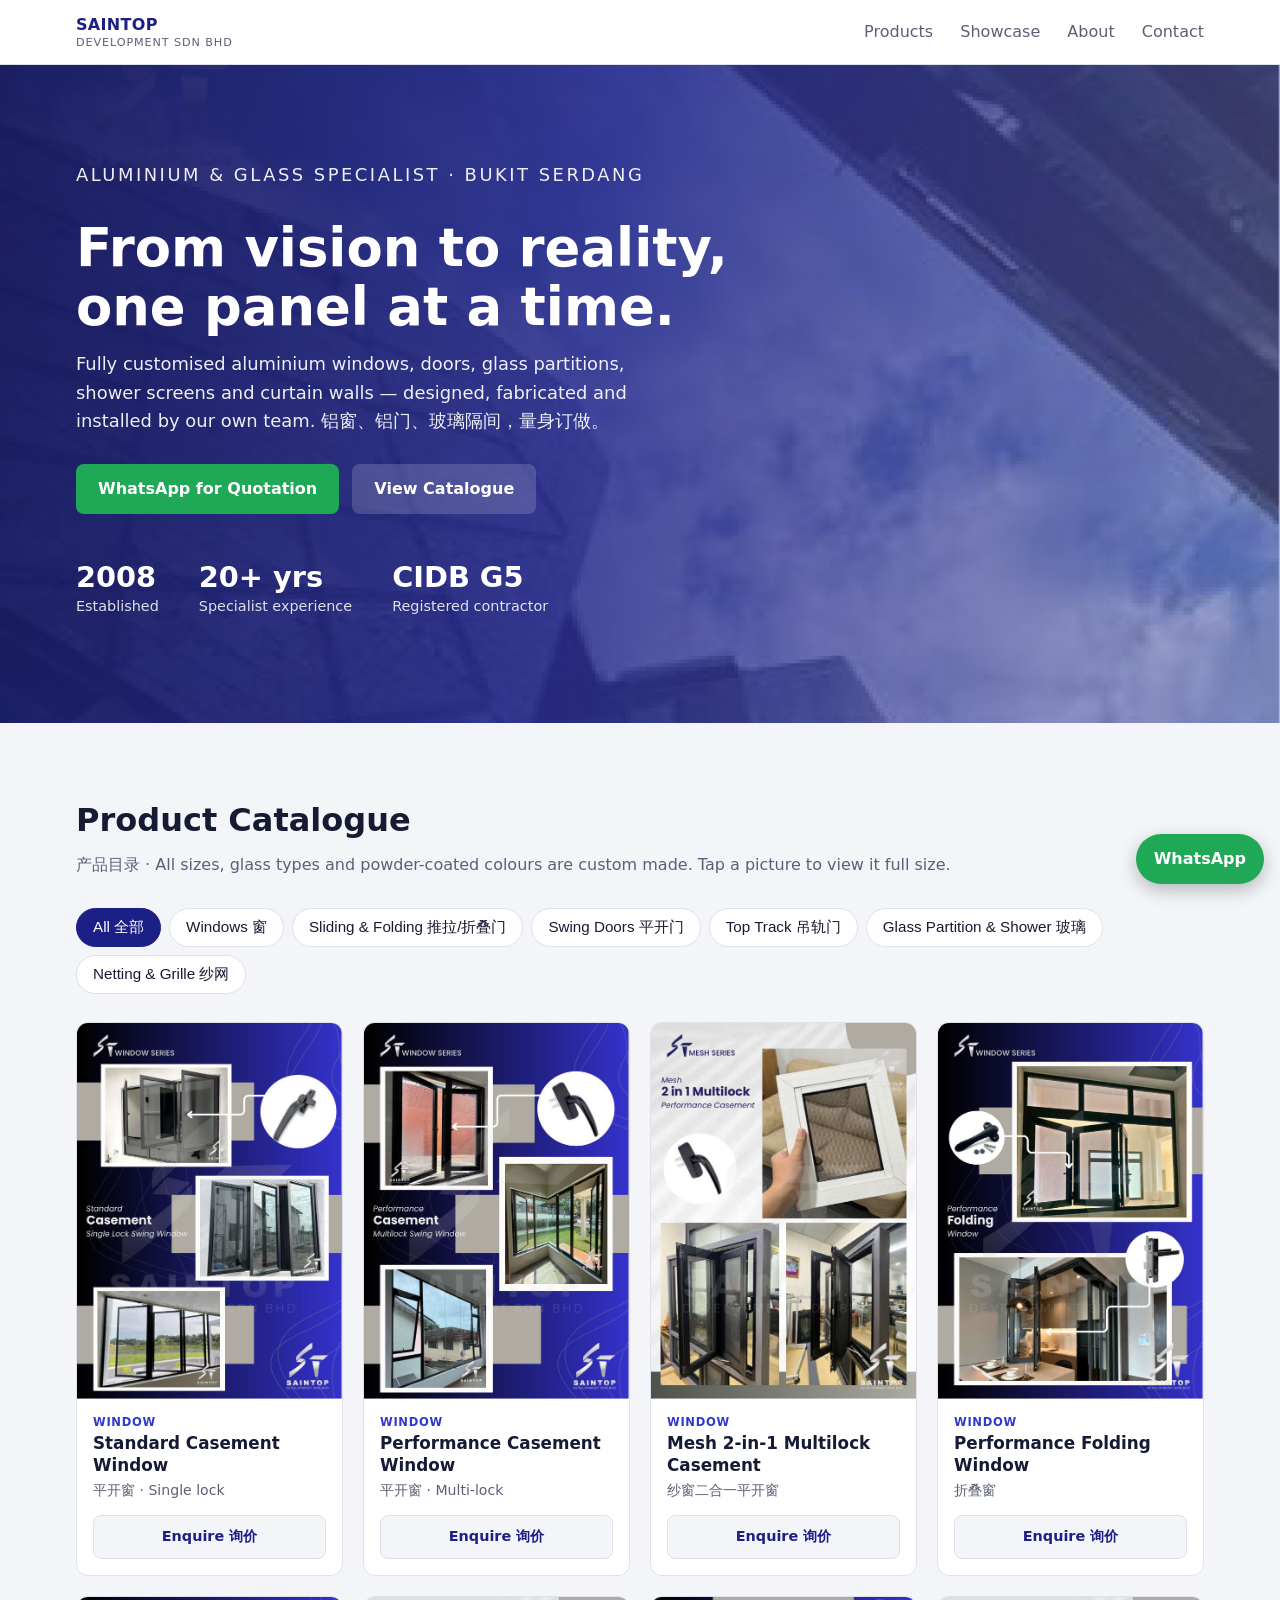
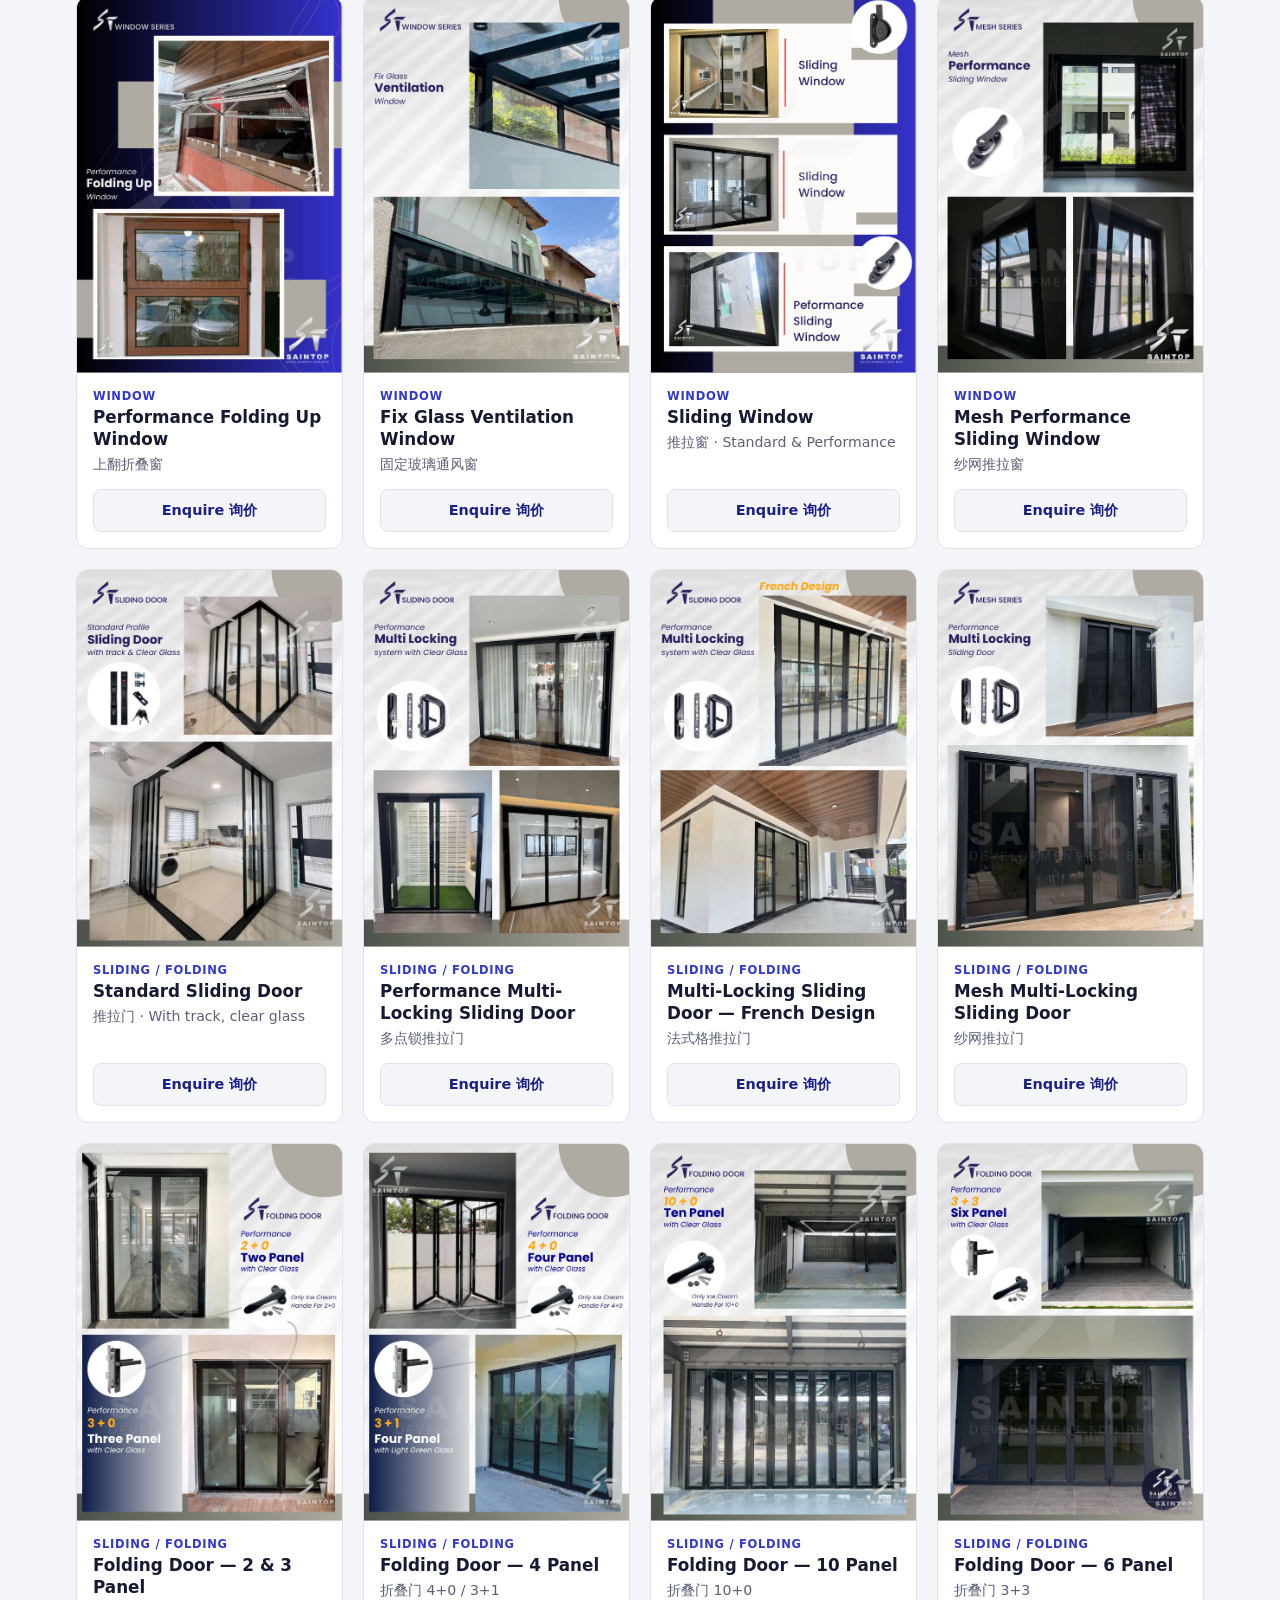
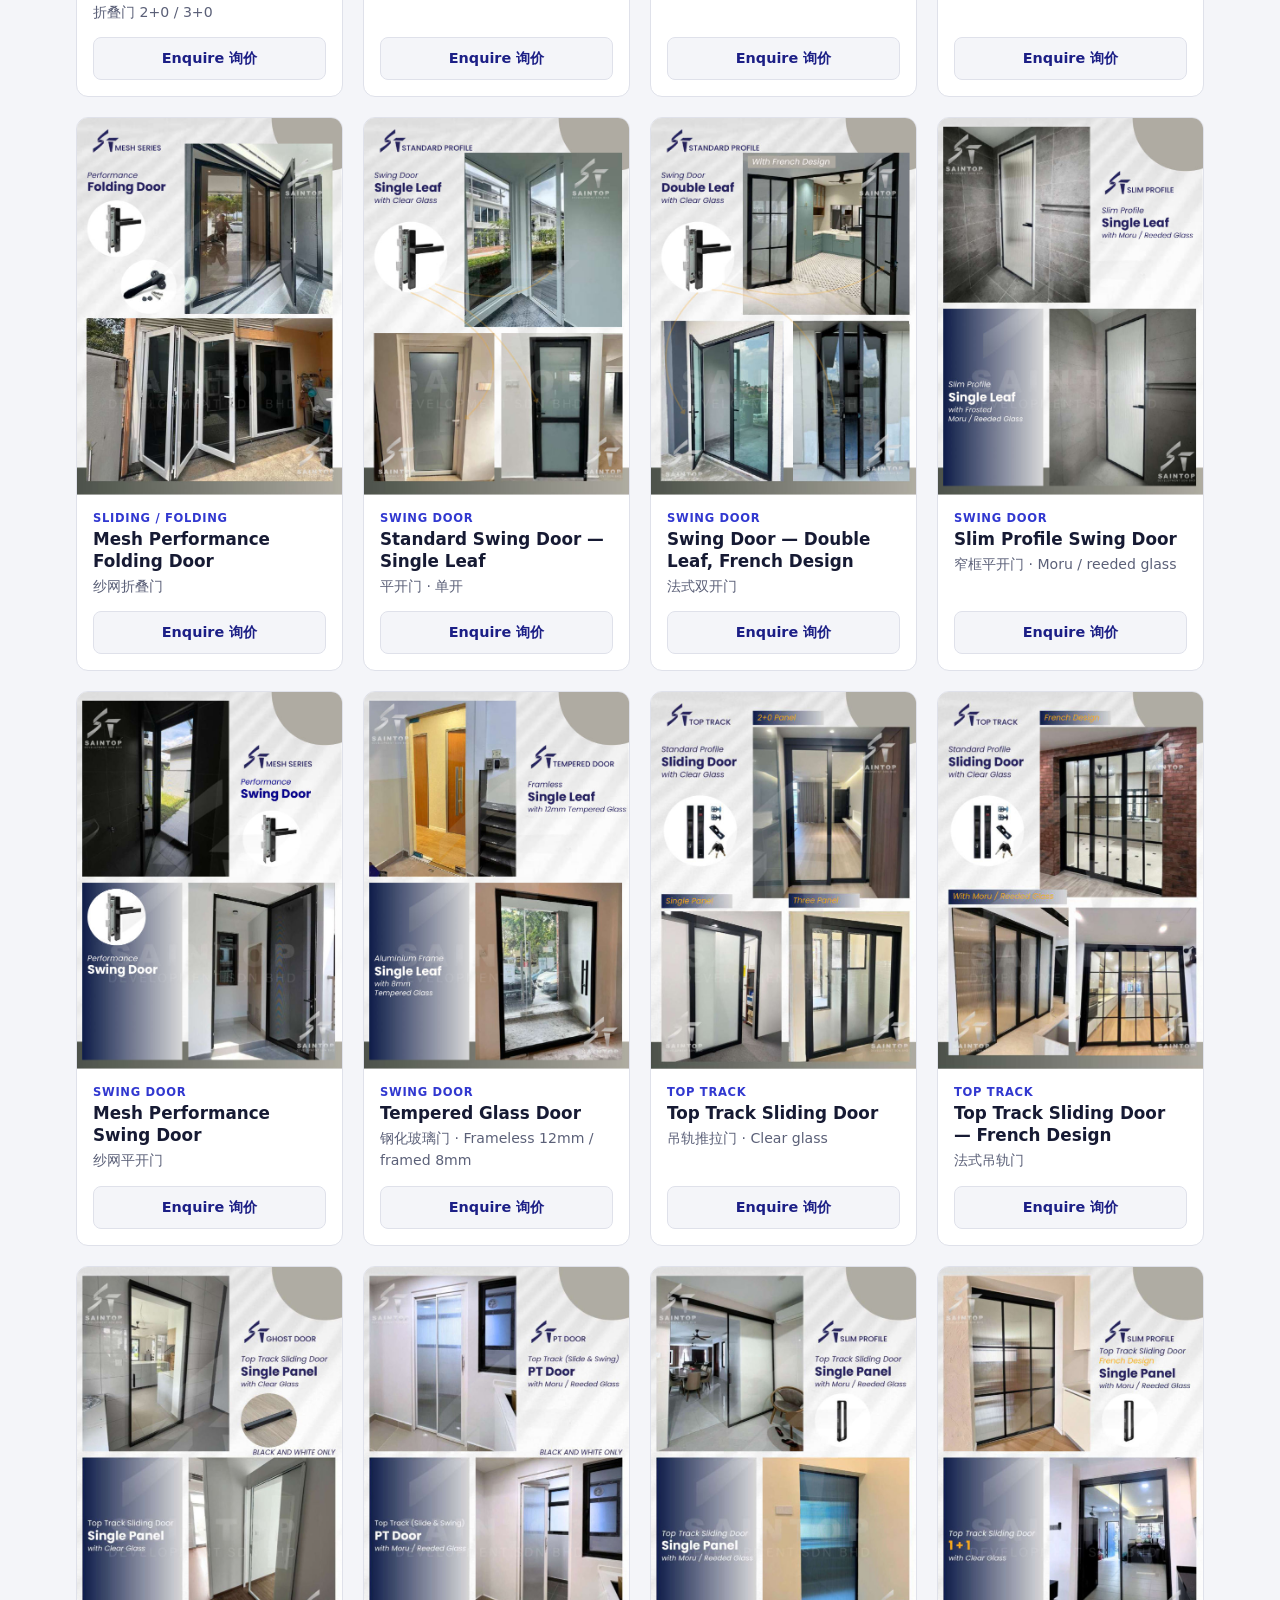
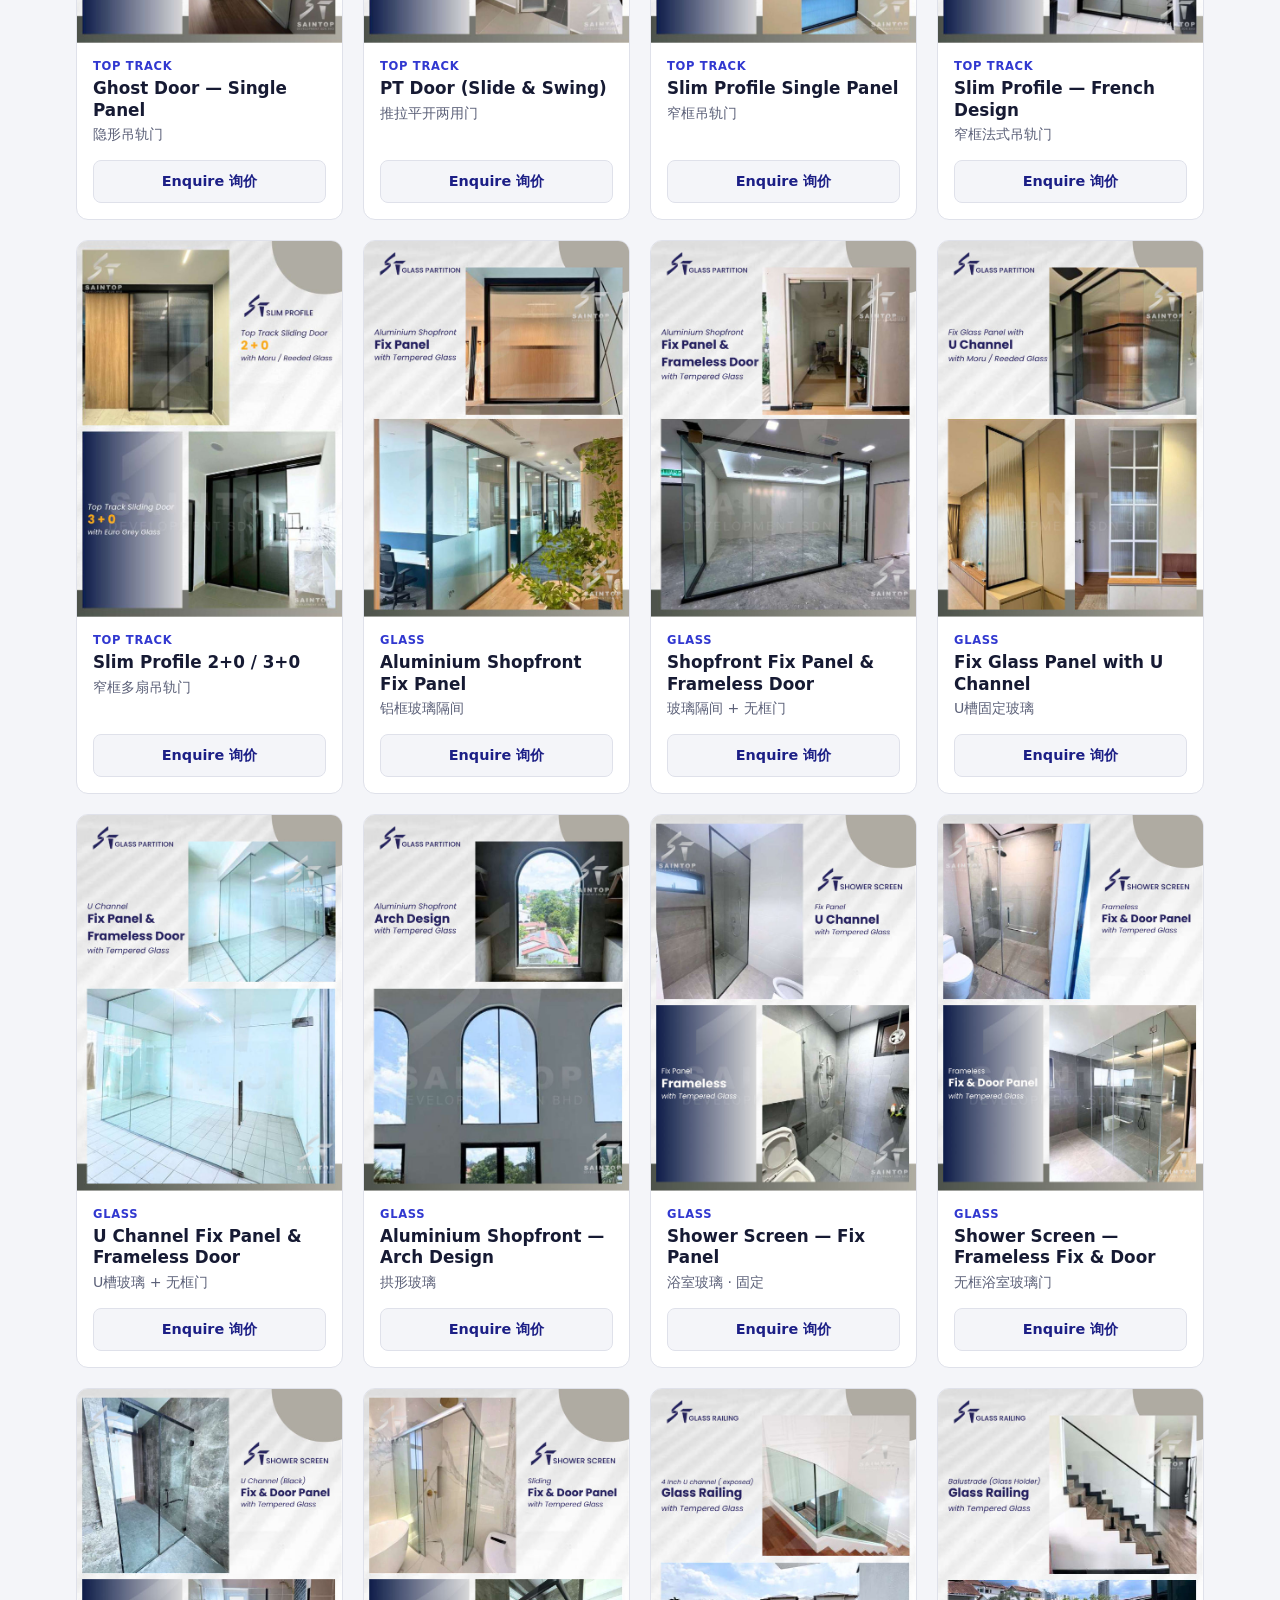
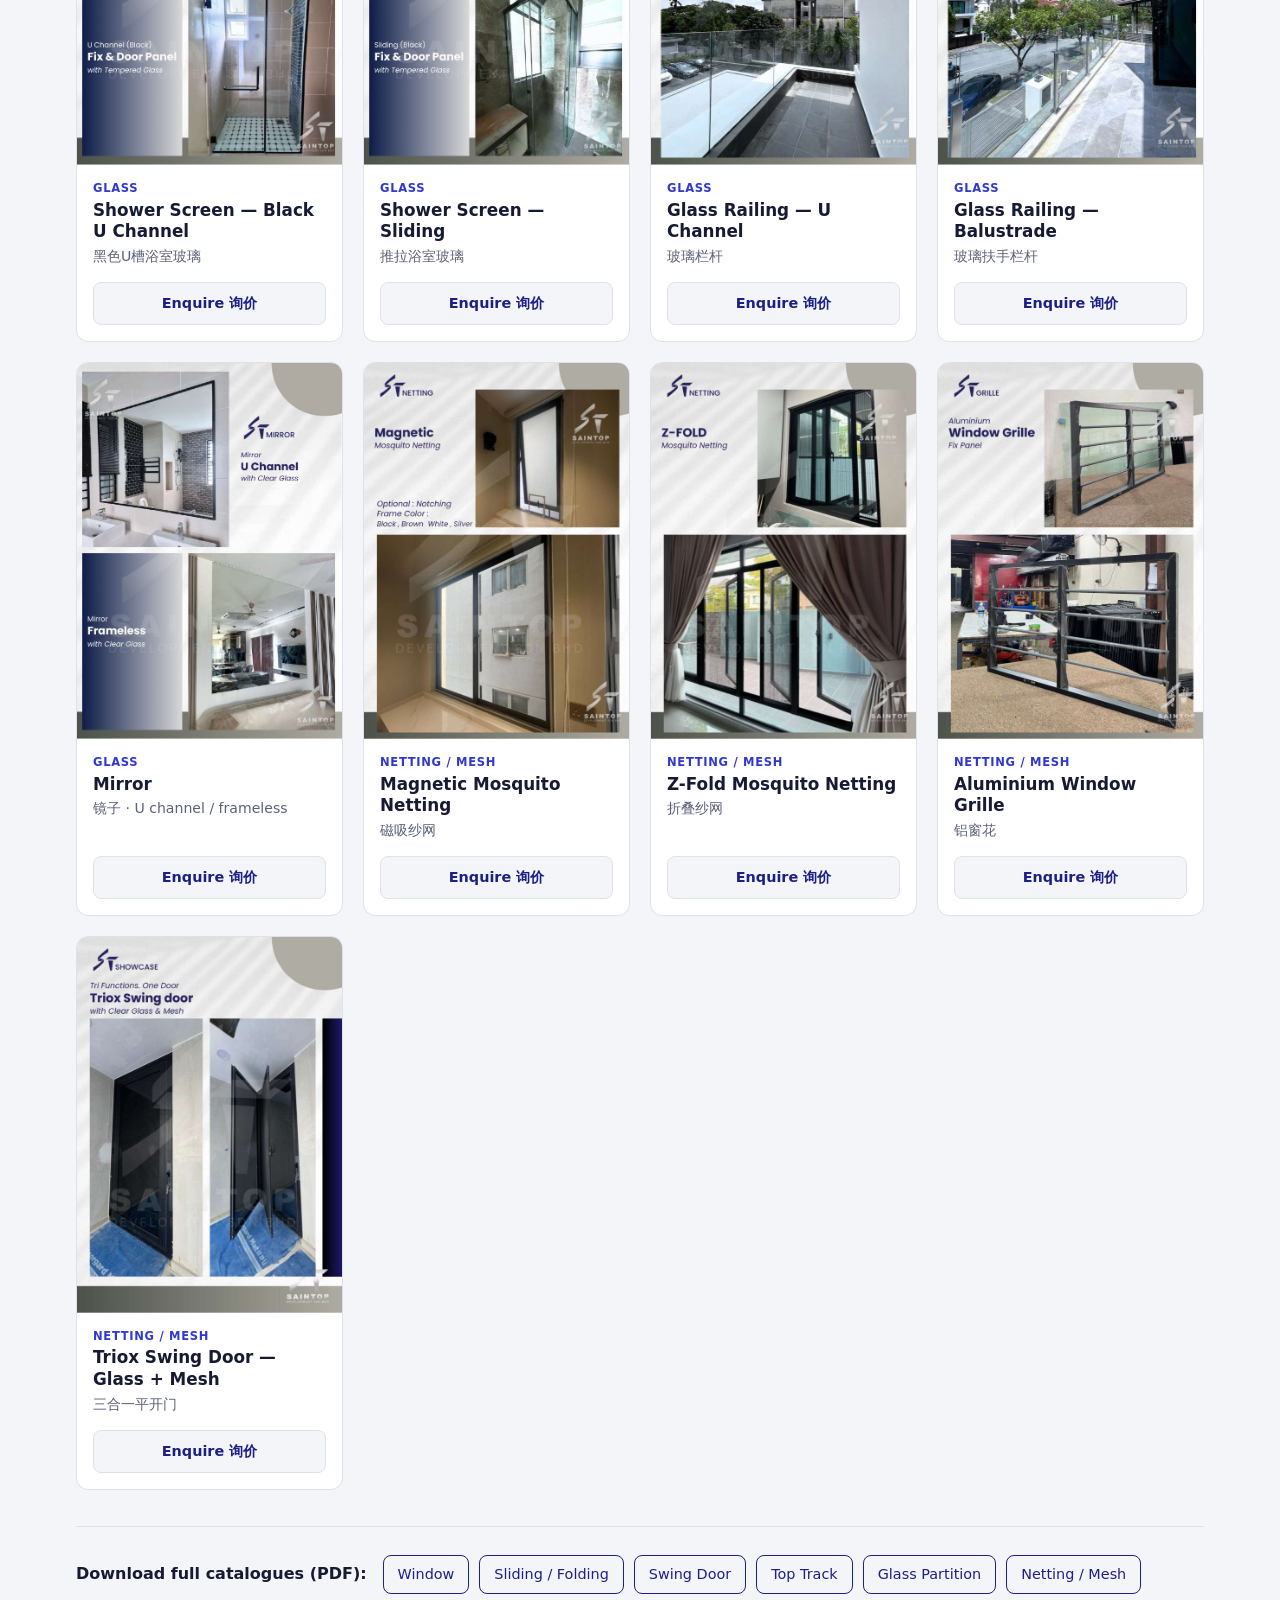
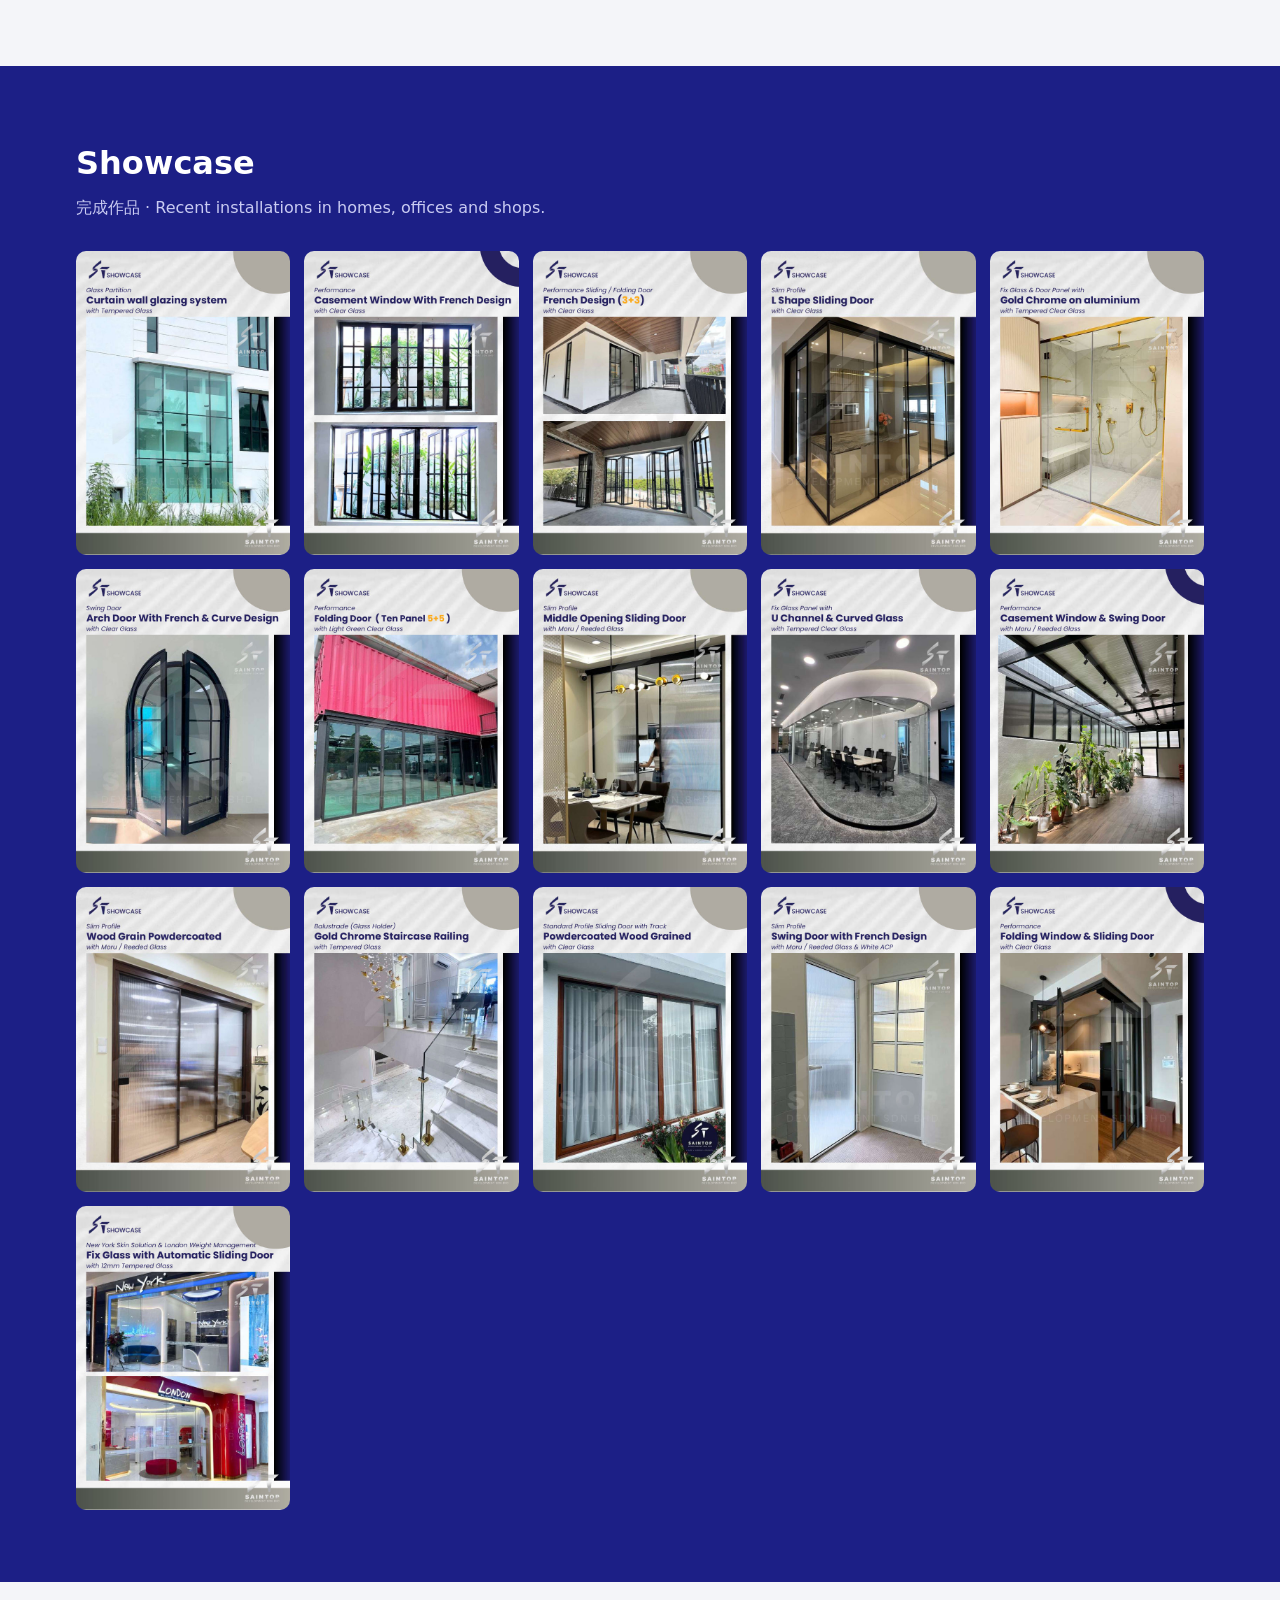
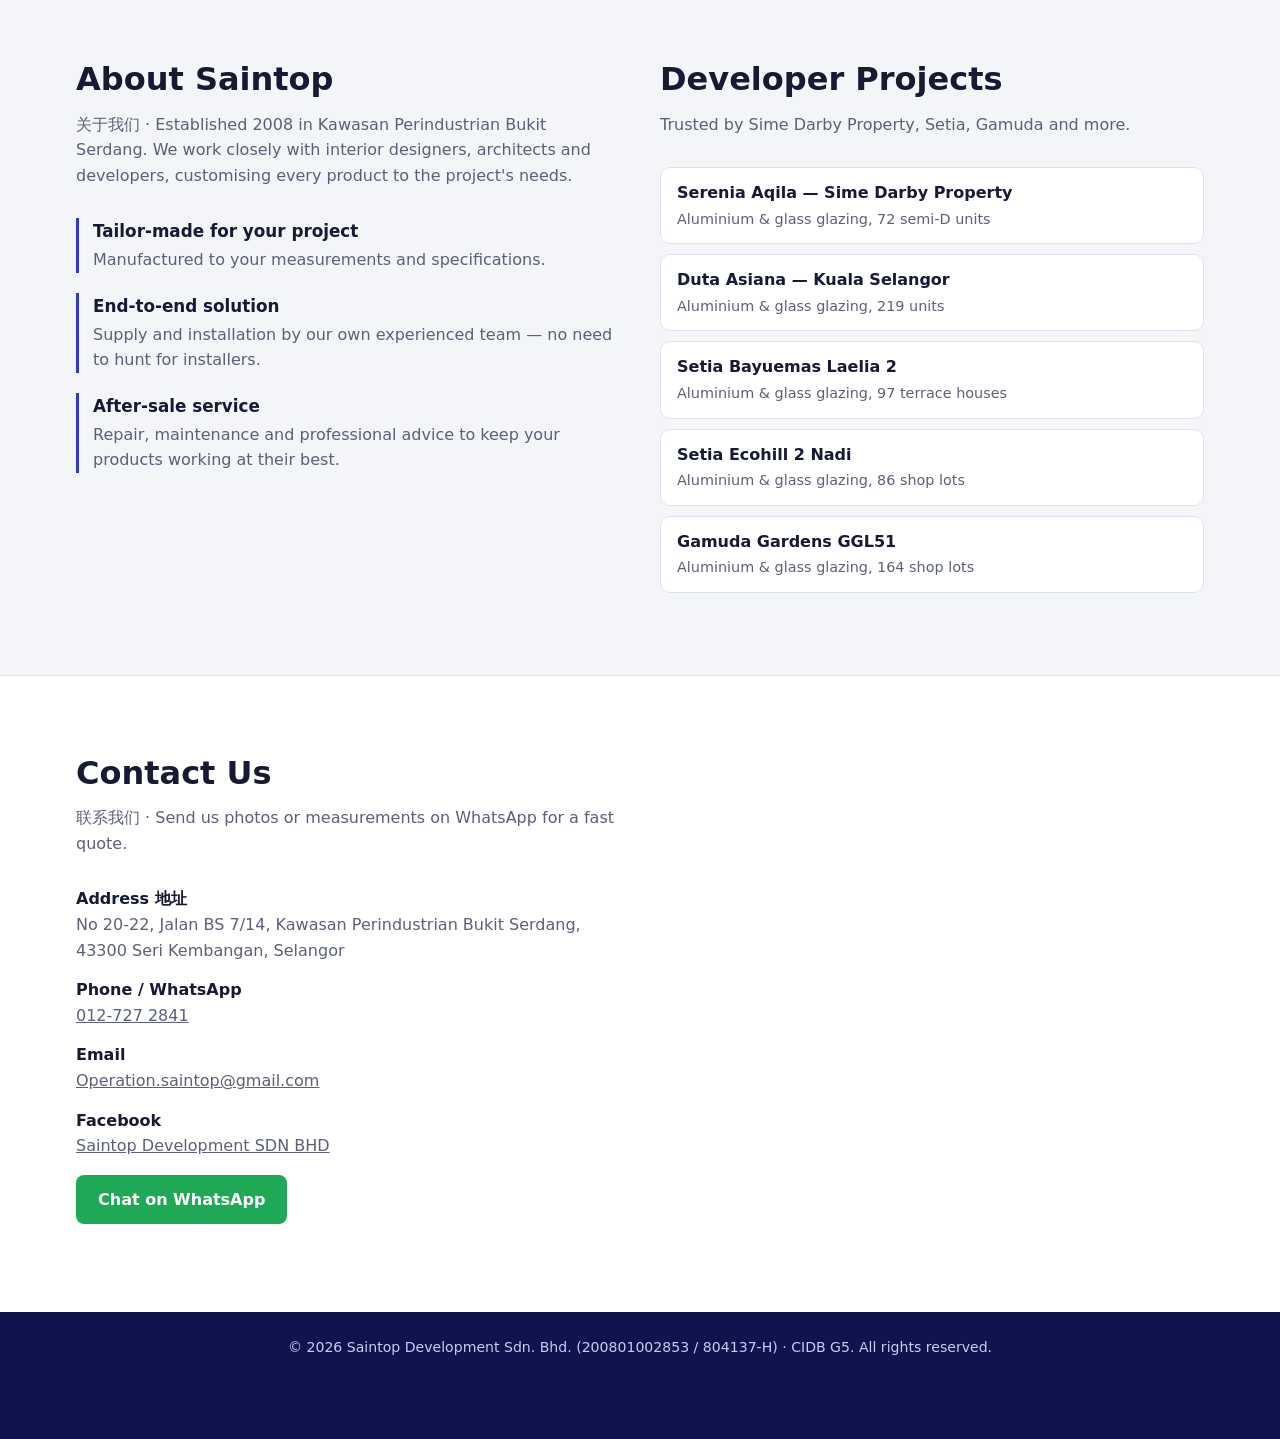
==== index.html @ 45516140 "Saintop Development landing page Co-Authored-By: Claude Opus 5.5 <noreply@anthropic.com>" ====
<!doctype html>
<html lang="en">
<head>
<meta charset="utf-8">
<meta name="viewport" content="width=device-width, initial-scale=1">
<title>Saintop Development Sdn. Bhd.</title>
<meta name="description" content="Saintop Development — custom aluminium & glass since 2008. Windows, sliding & folding doors, swing doors, top track, glass partitions, shower screens and mosquito netting. Bukit Serdang, Seri Kembangan.">
<style>
  :root {
    --bg: #f4f5f9; --card: #fff; --ink: #161a33; --muted: #5b6078;
    --brand: #1c1f86; --brand-2: #3138d0; --line: #dfe1ea; --wa: #1fa855;
  }
  * { box-sizing: border-box; }
  html { scroll-behavior: smooth; }
  body { margin: 0; font-family: system-ui, -apple-system, "Segoe UI", Roboto, "Noto Sans SC", sans-serif; color: var(--ink); background: var(--bg); line-height: 1.6; }
  a { color: inherit; }
  img { display: block; max-width: 100%; }
  .wrap { max-width: 1160px; margin: 0 auto; padding: 0 16px; }

  header { position: sticky; top: 0; z-index: 10; background: rgba(255,255,255,.96); border-bottom: 1px solid var(--line); }
  header .wrap { display: flex; align-items: center; justify-content: space-between; height: 64px; }
  .logo { font-weight: 800; text-decoration: none; color: var(--brand); letter-spacing: .02em; }
  .logo small { display: block; font-weight: 500; font-size: .7rem; color: var(--muted); letter-spacing: .08em; margin-top: -4px; }
  nav a { margin-left: 22px; text-decoration: none; color: var(--muted); font-weight: 500; }
  nav a:hover { color: var(--brand); }

  .hero { color: #fff; padding: 96px 0 104px; background: linear-gradient(100deg, rgba(20,22,90,.94) 0%, rgba(28,31,134,.82) 45%, rgba(28,31,134,.35) 100%), url(img/hero.jpg) center/cover; }
  .eyebrow { text-transform: uppercase; letter-spacing: .14em; font-size: .8rem; opacity: .8; margin: 0 0 12px; }
  .hero h1 { font-size: clamp(2rem, 5vw, 3.3rem); line-height: 1.12; margin: 0 0 14px; max-width: 720px; }
  .hero p { font-size: 1.12rem; max-width: 600px; opacity: .92; margin: 0 0 28px; }
  .btn { display: inline-block; padding: 12px 22px; border-radius: 8px; font-weight: 600; text-decoration: none; border: 0; cursor: pointer; font-size: 1rem; }
  .btn-wa { background: var(--wa); color: #fff; }
  .btn-ghost { background: rgba(255,255,255,.16); color: #fff; margin-left: 8px; }
  .stats { display: flex; flex-wrap: wrap; gap: 40px; margin-top: 48px; }
  .stats b { display: block; font-size: 1.8rem; line-height: 1.1; }
  .stats span { font-size: .9rem; opacity: .85; }

  section { padding: 72px 0; }
  h2 { font-size: 2rem; margin: 0 0 6px; }
  .sub { color: var(--muted); margin: 0 0 30px; }

  .filters { display: flex; flex-wrap: wrap; gap: 8px; margin-bottom: 28px; }
  .filters button { border: 1px solid var(--line); background: var(--card); padding: 8px 16px; border-radius: 999px; cursor: pointer; font-size: .95rem; color: var(--ink); }
  .filters button[aria-pressed="true"] { background: var(--brand); border-color: var(--brand); color: #fff; }

  .grid { display: grid; grid-template-columns: repeat(auto-fill, minmax(230px, 1fr)); gap: 20px; }
  .card { background: var(--card); border: 1px solid var(--line); border-radius: 12px; overflow: hidden; display: flex; flex-direction: column; }
  .card[hidden] { display: none; }
  .card .shot { aspect-ratio: 419 / 595; background: #e8e9f0; }
  .card .shot img { width: 100%; height: 100%; object-fit: cover; transition: transform .3s; }
  .card .shot:hover img { transform: scale(1.03); }
  .body { padding: 14px 16px 16px; flex: 1; display: flex; flex-direction: column; }
  .tag { font-size: .72rem; font-weight: 700; text-transform: uppercase; letter-spacing: .06em; color: var(--brand-2); }
  .card h3 { margin: 2px 0 2px; font-size: 1.05rem; line-height: 1.3; }
  .zh { color: var(--muted); font-size: .88rem; margin: 0 0 14px; flex: 1; }
  .card .btn { background: var(--bg); color: var(--brand); border: 1px solid var(--line); text-align: center; padding: 9px; font-size: .9rem; }
  .card .btn:hover { background: var(--brand); color: #fff; }

  .downloads { display: flex; flex-wrap: wrap; gap: 10px; margin-top: 36px; padding-top: 28px; border-top: 1px solid var(--line); align-items: center; }
  .downloads strong { margin-right: 6px; }
  .downloads a { text-decoration: none; border: 1px solid var(--brand); color: var(--brand); padding: 7px 14px; border-radius: 8px; font-size: .9rem; }
  .downloads a:hover { background: var(--brand); color: #fff; }

  .dark { background: var(--brand); color: #fff; }
  .dark .sub { color: #c9cbf2; }
  .gallery { display: grid; grid-template-columns: repeat(auto-fill, minmax(200px, 1fr)); gap: 14px; }
  .gallery a { border-radius: 10px; overflow: hidden; aspect-ratio: 419 / 595; }
  .gallery img { width: 100%; height: 100%; object-fit: cover; }

  .about { display: grid; grid-template-columns: repeat(auto-fit, minmax(300px, 1fr)); gap: 40px; }
  .feature { border-left: 3px solid var(--brand-2); padding-left: 14px; margin-bottom: 20px; }
  .feature h3 { margin: 0 0 2px; font-size: 1.05rem; }
  .feature p { margin: 0; color: var(--muted); }
  .projects { list-style: none; padding: 0; margin: 0; }
  .projects li { background: var(--card); border: 1px solid var(--line); border-radius: 10px; padding: 12px 16px; margin-bottom: 10px; }
  .projects b { display: block; }
  .projects span { color: var(--muted); font-size: .9rem; }

  .contact { display: grid; grid-template-columns: repeat(auto-fit, minmax(280px, 1fr)); gap: 32px; }
  .contact dl { margin: 0; }
  .contact dt { font-weight: 700; margin-top: 14px; }
  .contact dd { margin: 0; color: var(--muted); }
  iframe { width: 100%; height: 320px; border: 0; border-radius: 12px; }

  footer { background: #11134f; color: #c9cbf2; text-align: center; padding: 24px 16px 80px; font-size: .88rem; }
  .fab { position: fixed; right: 16px; bottom: 16px; background: var(--wa); color: #fff; border-radius: 999px; padding: 12px 18px; font-weight: 700; text-decoration: none; box-shadow: 0 6px 18px rgba(0,0,0,.25); }

  @media (max-width: 720px) {
    nav { display: none; }
    .btn-ghost { margin: 8px 0 0; }
    section { padding: 56px 0; }
    .grid { grid-template-columns: repeat(2, 1fr); gap: 12px; }
    .gallery { grid-template-columns: repeat(2, 1fr); }
    .body { padding: 10px 12px 12px; }
    .card h3 { font-size: .95rem; }
  }
</style>
</head>
<body>

<header>
  <div class="wrap">
    <a class="logo" href="#">SAINTOP<small>DEVELOPMENT SDN BHD</small></a>
    <nav>
      <a href="#products">Products</a>
      <a href="#showcase">Showcase</a>
      <a href="#about">About</a>
      <a href="#contact">Contact</a>
    </nav>
  </div>
</header>

<div class="hero">
  <div class="wrap">
    <p class="eyebrow">Aluminium & Glass Specialist · Bukit Serdang</p>
    <h1>From vision to reality, one panel at a time.</h1>
    <p>Fully customised aluminium windows, doors, glass partitions, shower screens and curtain walls — designed, fabricated and installed by our own team. 铝窗、铝门、玻璃隔间，量身订做。</p>
    <a class="btn btn-wa" href="https://wa.me/60127272841?text=Hi%20Saintop%2C%20I%20would%20like%20a%20quotation" target="_blank" rel="noopener">WhatsApp for Quotation</a>
    <a class="btn btn-ghost" href="#products">View Catalogue</a>
    <div class="stats">
      <div><b>2008</b><span>Established</span></div>
      <div><b>20+ yrs</b><span>Specialist experience</span></div>
      <div><b>CIDB G5</b><span>Registered contractor</span></div>
    </div>
  </div>
</div>

<section id="products">
  <div class="wrap">
    <h2>Product Catalogue</h2>
    <p class="sub">产品目录 · All sizes, glass types and powder-coated colours are custom made. Tap a picture to view it full size.</p>
    <div class="filters" role="group" aria-label="Filter products">
      <button aria-pressed="true" data-f="all">All 全部</button>
      <button aria-pressed="false" data-f="window">Windows 窗</button>
      <button aria-pressed="false" data-f="sliding">Sliding & Folding 推拉/折叠门</button>
      <button aria-pressed="false" data-f="swing">Swing Doors 平开门</button>
      <button aria-pressed="false" data-f="toptrack">Top Track 吊轨门</button>
      <button aria-pressed="false" data-f="glass">Glass Partition & Shower 玻璃</button>
      <button aria-pressed="false" data-f="netting">Netting & Grille 纱网</button>
    </div>
    <div class="grid" id="catalog"></div>

    <div class="downloads">
      <strong>Download full catalogues (PDF):</strong>
      <a href="catalogues/Saintop-Window.pdf" download>Window</a>
      <a href="catalogues/Saintop-Sliding-Folding-Door.pdf" download>Sliding / Folding</a>
      <a href="catalogues/Saintop-Swing-Door.pdf" download>Swing Door</a>
      <a href="catalogues/Saintop-Top-Track.pdf" download>Top Track</a>
      <a href="catalogues/Saintop-Glass-Partition.pdf" download>Glass Partition</a>
      <a href="catalogues/Saintop-Netting-Mesh.pdf" download>Netting / Mesh</a>
    </div>
  </div>
</section>

<section id="showcase" class="dark">
  <div class="wrap">
    <h2>Showcase</h2>
    <p class="sub">完成作品 · Recent installations in homes, offices and shops.</p>
    <div class="gallery" id="gallery"></div>
  </div>
</section>

<section id="about">
  <div class="wrap about">
    <div>
      <h2>About Saintop</h2>
      <p class="sub">关于我们 · Established 2008 in Kawasan Perindustrian Bukit Serdang. We work closely with interior designers, architects and developers, customising every product to the project's needs.</p>
      <div class="feature"><h3>Tailor-made for your project</h3><p>Manufactured to your measurements and specifications.</p></div>
      <div class="feature"><h3>End-to-end solution</h3><p>Supply and installation by our own experienced team — no need to hunt for installers.</p></div>
      <div class="feature"><h3>After-sale service</h3><p>Repair, maintenance and professional advice to keep your products working at their best.</p></div>
    </div>
    <div>
      <h2>Developer Projects</h2>
      <p class="sub">Trusted by Sime Darby Property, Setia, Gamuda and more.</p>
      <ul class="projects">
        <li><b>Serenia Aqila — Sime Darby Property</b><span>Aluminium & glass glazing, 72 semi-D units</span></li>
        <li><b>Duta Asiana — Kuala Selangor</b><span>Aluminium & glass glazing, 219 units</span></li>
        <li><b>Setia Bayuemas Laelia 2</b><span>Aluminium & glass glazing, 97 terrace houses</span></li>
        <li><b>Setia Ecohill 2 Nadi</b><span>Aluminium & glass glazing, 86 shop lots</span></li>
        <li><b>Gamuda Gardens GGL51</b><span>Aluminium & glass glazing, 164 shop lots</span></li>
      </ul>
    </div>
  </div>
</section>

<section id="contact" style="background:var(--card);border-top:1px solid var(--line)">
  <div class="wrap contact">
    <div>
      <h2>Contact Us</h2>
      <p class="sub">联系我们 · Send us photos or measurements on WhatsApp for a fast quote.</p>
      <dl>
        <dt>Address 地址</dt><dd>No 20-22, Jalan BS 7/14, Kawasan Perindustrian Bukit Serdang, 43300 Seri Kembangan, Selangor</dd>
        <dt>Phone / WhatsApp</dt><dd><a href="tel:+60127272841">012-727 2841</a></dd>
        <dt>Email</dt><dd><a href="mailto:Operation.saintop@gmail.com">Operation.saintop@gmail.com</a></dd>
        <dt>Facebook</dt><dd><a href="https://www.facebook.com/p/Saintop-Development-SDN-BHD-100090560094258/" target="_blank" rel="noopener">Saintop Development SDN BHD</a></dd>
      </dl>
      <p><a class="btn btn-wa" href="https://wa.me/60127272841" target="_blank" rel="noopener">Chat on WhatsApp</a></p>
    </div>
    <iframe title="Map" loading="lazy" src="https://maps.google.com/maps?q=Jalan%20BS%207%2F14%2C%20Bukit%20Serdang%2C%2043300%20Seri%20Kembangan&z=15&output=embed"></iframe>
  </div>
</section>

<footer>© <span id="yr"></span> Saintop Development Sdn. Bhd. (200801002853 / 804137-H) · CIDB G5. All rights reserved.</footer>
<a class="fab" href="https://wa.me/60127272841" target="_blank" rel="noopener" aria-label="WhatsApp us">WhatsApp</a>

<script>
  // Edit these lists to change the catalogue. Images are pages from the PDF catalogues (img/<book>-<page>.jpg).
  const products = [
    ['window', 'window-01', 'Standard Casement Window', '平开窗 · Single lock'],
    ['window', 'window-02', 'Performance Casement Window', '平开窗 · Multi-lock'],
    ['window', 'window-03', 'Mesh 2-in-1 Multilock Casement', '纱窗二合一平开窗'],
    ['window', 'window-04', 'Performance Folding Window', '折叠窗'],
    ['window', 'window-05', 'Performance Folding Up Window', '上翻折叠窗'],
    ['window', 'window-06', 'Fix Glass Ventilation Window', '固定玻璃通风窗'],
    ['window', 'window-07', 'Sliding Window', '推拉窗 · Standard & Performance'],
    ['window', 'window-08', 'Mesh Performance Sliding Window', '纱网推拉窗'],
    ['sliding', 'sliding-01', 'Standard Sliding Door', '推拉门 · With track, clear glass'],
    ['sliding', 'sliding-03', 'Performance Multi-Locking Sliding Door', '多点锁推拉门'],
    ['sliding', 'sliding-05', 'Multi-Locking Sliding Door — French Design', '法式格推拉门'],
    ['sliding', 'sliding-06', 'Mesh Multi-Locking Sliding Door', '纱网推拉门'],
    ['sliding', 'sliding-07', 'Folding Door — 2 & 3 Panel', '折叠门 2+0 / 3+0'],
    ['sliding', 'sliding-08', 'Folding Door — 4 Panel', '折叠门 4+0 / 3+1'],
    ['sliding', 'sliding-09', 'Folding Door — 10 Panel', '折叠门 10+0'],
    ['sliding', 'sliding-10', 'Folding Door — 6 Panel', '折叠门 3+3'],
    ['sliding', 'sliding-11', 'Mesh Performance Folding Door', '纱网折叠门'],
    ['swing', 'swing-01', 'Standard Swing Door — Single Leaf', '平开门 · 单开'],
    ['swing', 'swing-02', 'Swing Door — Double Leaf, French Design', '法式双开门'],
    ['swing', 'swing-03', 'Slim Profile Swing Door', '窄框平开门 · Moru / reeded glass'],
    ['swing', 'swing-04', 'Mesh Performance Swing Door', '纱网平开门'],
    ['swing', 'swing-06', 'Tempered Glass Door', '钢化玻璃门 · Frameless 12mm / framed 8mm'],
    ['toptrack', 'toptrack-01', 'Top Track Sliding Door', '吊轨推拉门 · Clear glass'],
    ['toptrack', 'toptrack-02', 'Top Track Sliding Door — French Design', '法式吊轨门'],
    ['toptrack', 'toptrack-03', 'Ghost Door — Single Panel', '隐形吊轨门'],
    ['toptrack', 'toptrack-04', 'PT Door (Slide & Swing)', '推拉平开两用门'],
    ['toptrack', 'toptrack-06', 'Slim Profile Single Panel', '窄框吊轨门'],
    ['toptrack', 'toptrack-07', 'Slim Profile — French Design', '窄框法式吊轨门'],
    ['toptrack', 'toptrack-08', 'Slim Profile 2+0 / 3+0', '窄框多扇吊轨门'],
    ['glass', 'glass-01', 'Aluminium Shopfront Fix Panel', '铝框玻璃隔间'],
    ['glass', 'glass-02', 'Shopfront Fix Panel & Frameless Door', '玻璃隔间 + 无框门'],
    ['glass', 'glass-03', 'Fix Glass Panel with U Channel', 'U槽固定玻璃'],
    ['glass', 'glass-04', 'U Channel Fix Panel & Frameless Door', 'U槽玻璃 + 无框门'],
    ['glass', 'glass-05', 'Aluminium Shopfront — Arch Design', '拱形玻璃'],
    ['glass', 'glass-06', 'Shower Screen — Fix Panel', '浴室玻璃 · 固定'],
    ['glass', 'glass-07', 'Shower Screen — Frameless Fix & Door', '无框浴室玻璃门'],
    ['glass', 'glass-08', 'Shower Screen — Black U Channel', '黑色U槽浴室玻璃'],
    ['glass', 'glass-10', 'Shower Screen — Sliding', '推拉浴室玻璃'],
    ['glass', 'glass-11', 'Glass Railing — U Channel', '玻璃栏杆'],
    ['glass', 'glass-12', 'Glass Railing — Balustrade', '玻璃扶手栏杆'],
    ['glass', 'glass-13', 'Mirror', '镜子 · U channel / frameless'],
    ['netting', 'netting-01', 'Magnetic Mosquito Netting', '磁吸纱网'],
    ['netting', 'netting-02', 'Z-Fold Mosquito Netting', '折叠纱网'],
    ['netting', 'netting-03', 'Aluminium Window Grille', '铝窗花'],
    ['netting', 'netting-09', 'Triox Swing Door — Glass + Mesh', '三合一平开门']
  ];
  const showcase = ['glass-14', 'window-10', 'sliding-14', 'toptrack-13', 'glass-21', 'swing-14', 'sliding-18', 'toptrack-19',
                    'glass-19', 'window-12', 'toptrack-17', 'glass-16', 'sliding-12', 'swing-11', 'window-14', 'glass-24'];
  const labels = { window: 'Window', sliding: 'Sliding / Folding', swing: 'Swing Door', toptrack: 'Top Track', glass: 'Glass', netting: 'Netting / Mesh' };

  document.getElementById('catalog').innerHTML = products.map(([cat, img, name, zh]) => `
    <article class="card" data-cat="${cat}">
      <a class="shot" href="img/${img}.jpg" target="_blank"><img src="img/${img}.jpg" alt="${name}" loading="lazy"></a>
      <div class="body">
        <span class="tag">${labels[cat]}</span>
        <h3>${name}</h3>
        <p class="zh">${zh}</p>
        <a class="btn" target="_blank" rel="noopener" href="https://wa.me/60127272841?text=${encodeURIComponent('Hi Saintop, I am interested in: ' + name)}">Enquire 询价</a>
      </div>
    </article>`).join('');
  document.getElementById('gallery').innerHTML = showcase.map(img =>
    `<a href="img/${img}.jpg" target="_blank"><img src="img/${img}.jpg" alt="Saintop installation" loading="lazy"></a>`).join('');

  document.querySelectorAll('.filters button').forEach(b => b.onclick = () => {
    document.querySelectorAll('.filters button').forEach(x => x.setAttribute('aria-pressed', x === b));
    document.querySelectorAll('.card').forEach(c => c.hidden = b.dataset.f !== 'all' && c.dataset.cat !== b.dataset.f);
  });
  document.getElementById('yr').textContent = new Date().getFullYear();
</script>
</body>
</html>
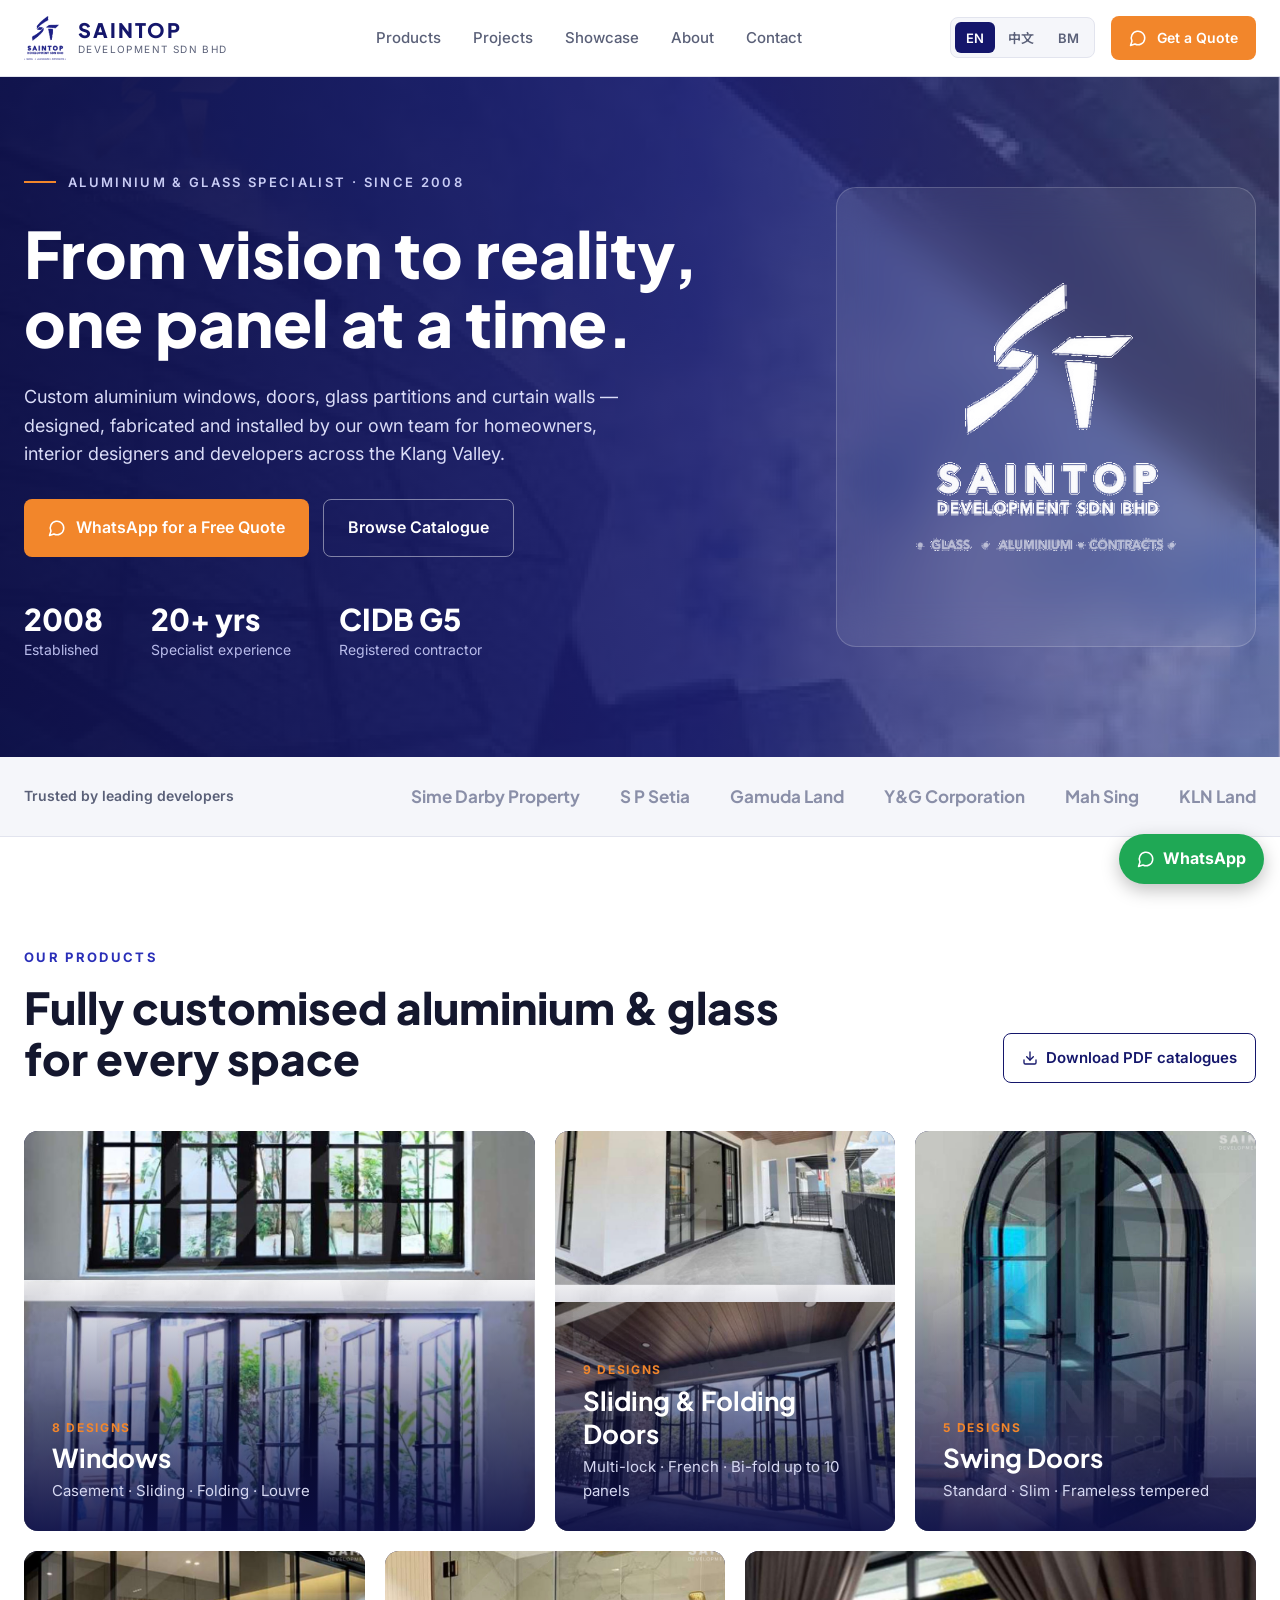
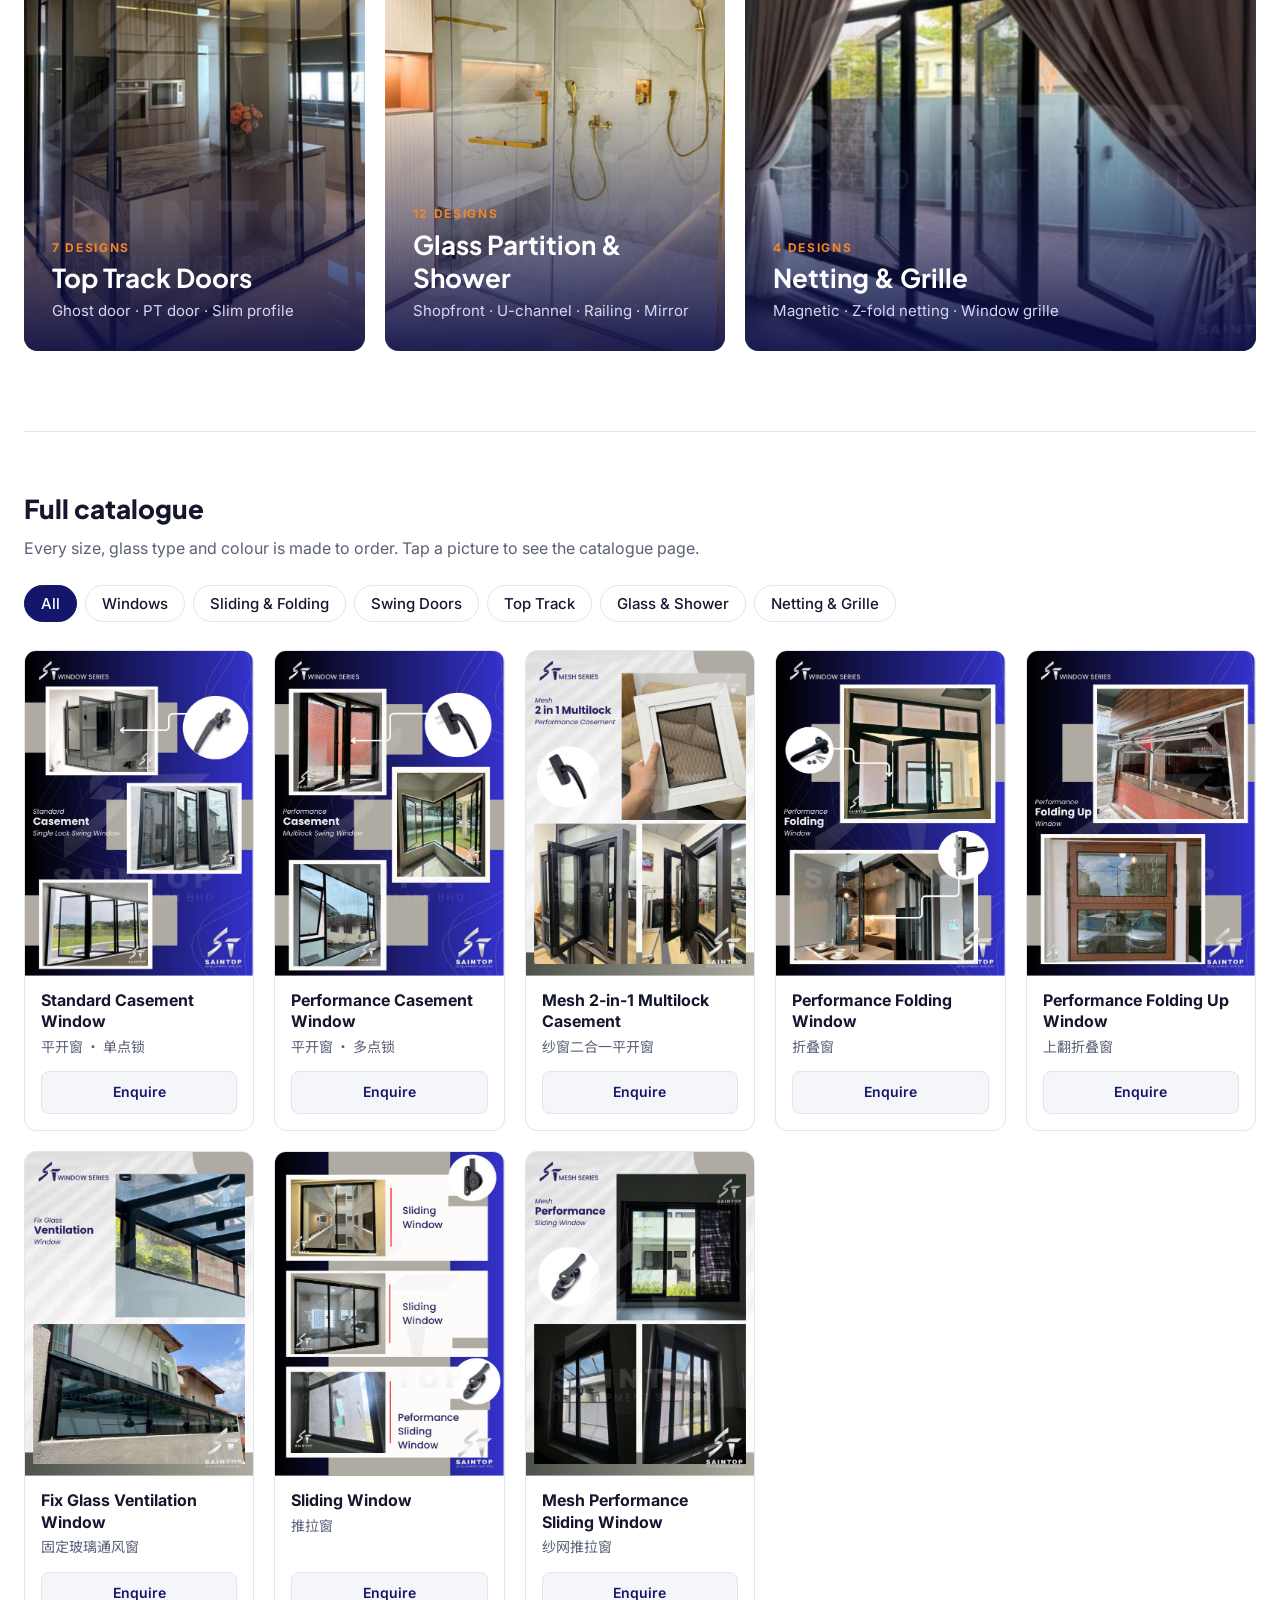
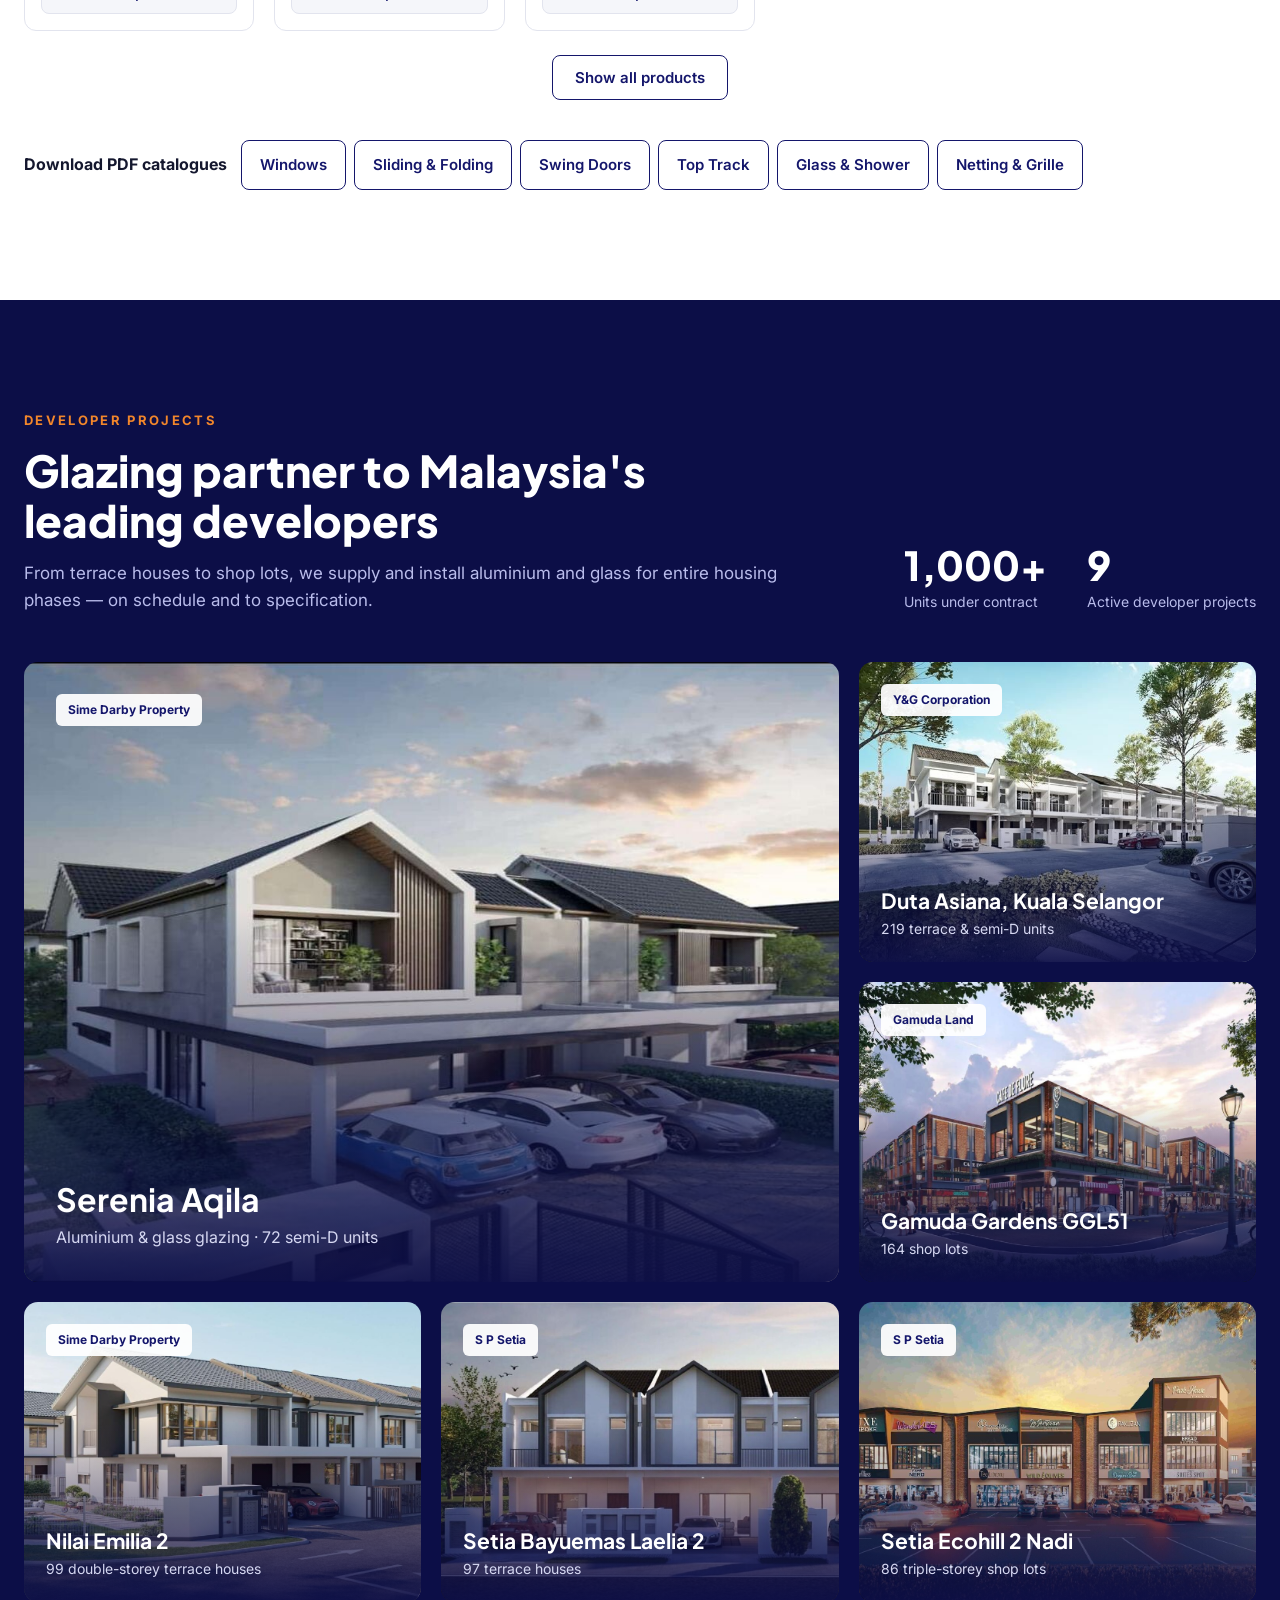
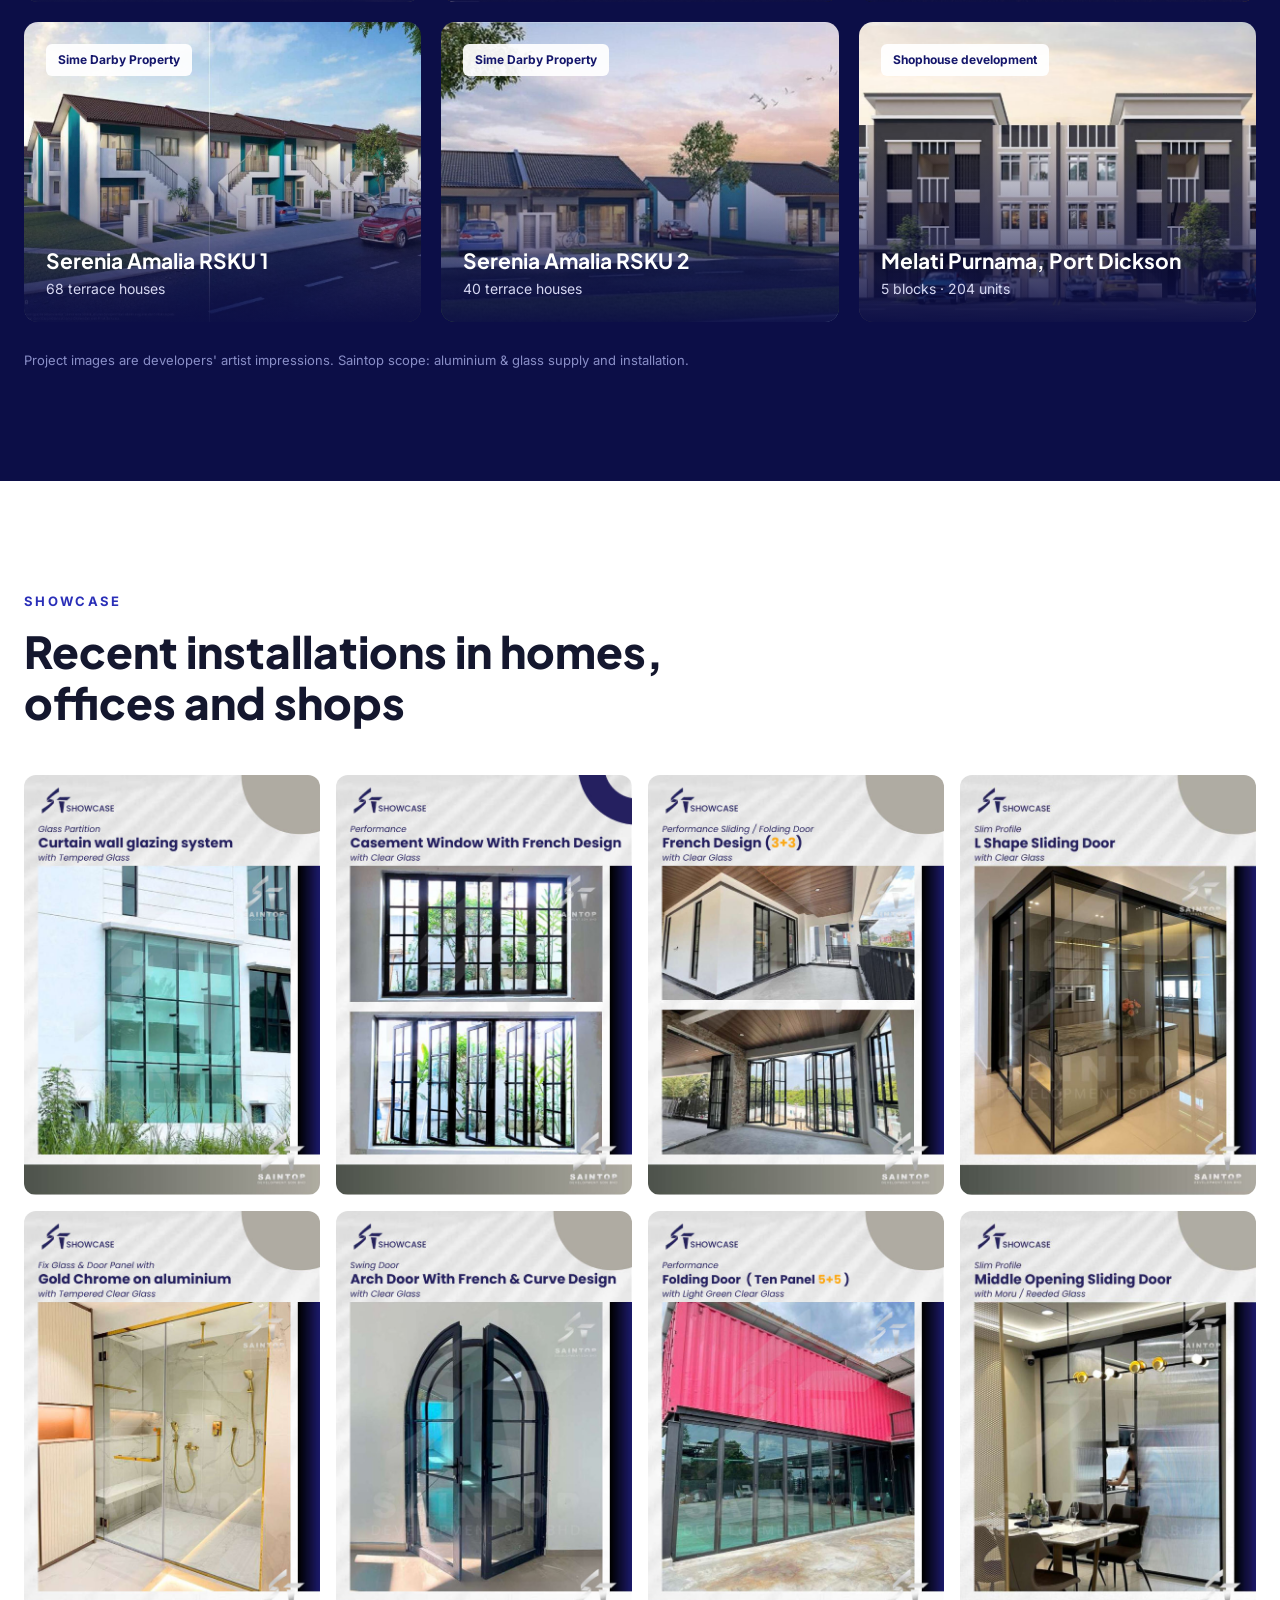
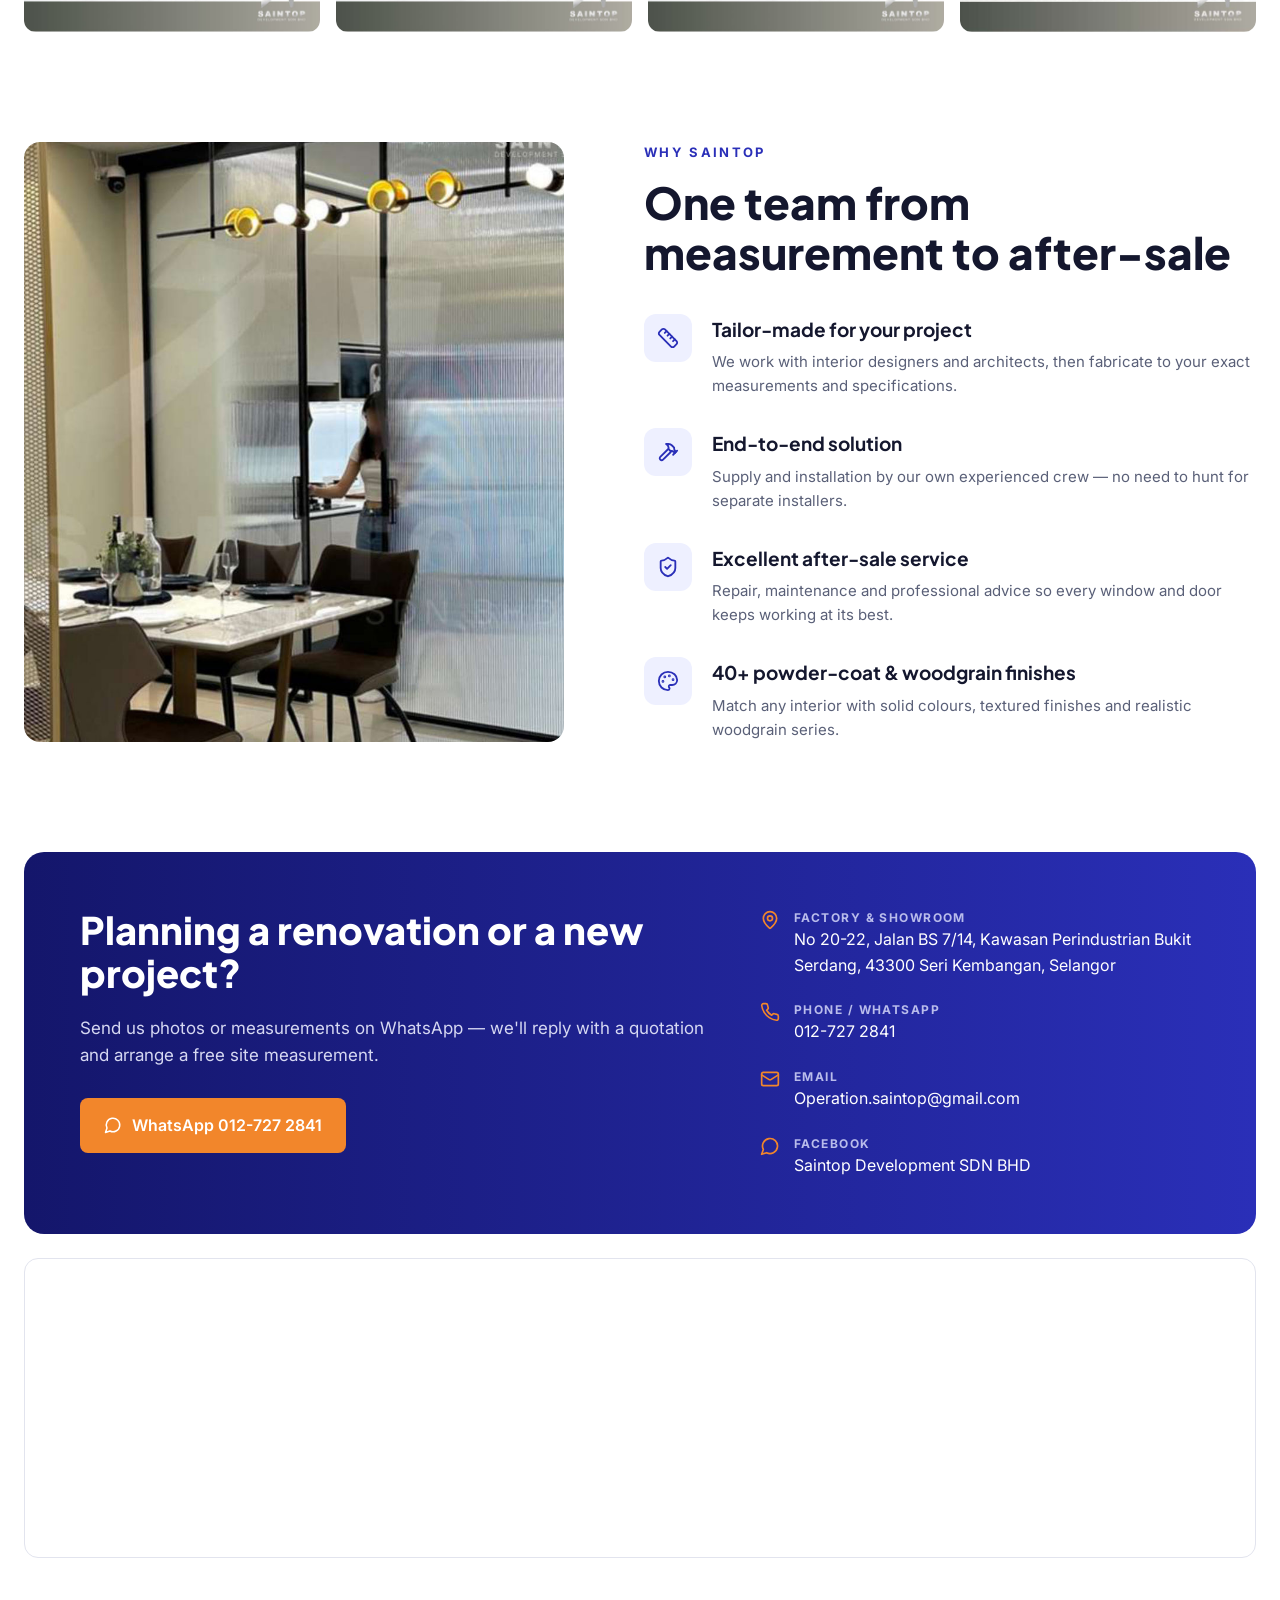
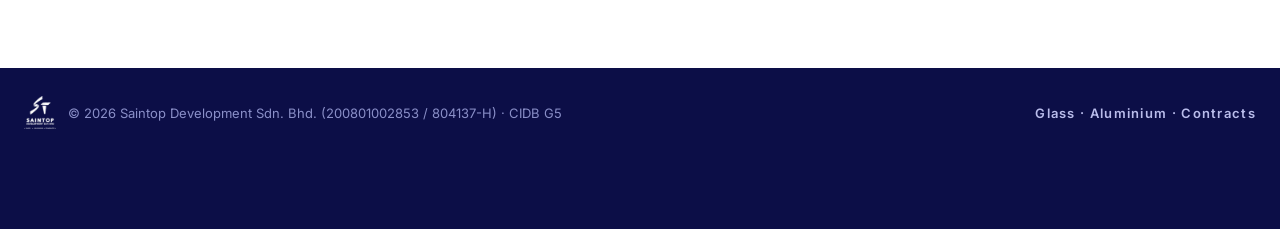
==== commit f5bc240d: "Redesign: logo hero, EN/中文/BM language switch, developer projects Co-Authored-By: Claude Opus 5.5 <n" ====
--- a/index.html
+++ b/index.html
@@ -3,277 +3,488 @@
 <head>
 <meta charset="utf-8">
 <meta name="viewport" content="width=device-width, initial-scale=1">
-<title>Saintop Development Sdn. Bhd.</title>
-<meta name="description" content="Saintop Development — custom aluminium & glass since 2008. Windows, sliding & folding doors, swing doors, top track, glass partitions, shower screens and mosquito netting. Bukit Serdang, Seri Kembangan.">
+<title>Saintop Development Sdn. Bhd. — Aluminium & Glass Specialist</title>
+<meta name="description" content="Saintop Development — custom aluminium windows, doors, glass partitions and curtain walls since 2008. CIDB G5. Bukit Serdang, Seri Kembangan.">
+<link rel="icon" href="img/logo-navy.png">
+<link rel="preconnect" href="https://fonts.googleapis.com">
+<link rel="preconnect" href="https://fonts.gstatic.com" crossorigin>
+<link href="https://fonts.googleapis.com/css2?family=Inter:wght@400;500;600;700&family=Plus+Jakarta+Sans:wght@700;800&family=Noto+Sans+SC:wght@400;500;700;800&display=swap" rel="stylesheet">
 <style>
   :root {
-    --bg: #f4f5f9; --card: #fff; --ink: #161a33; --muted: #5b6078;
-    --brand: #1c1f86; --brand-2: #3138d0; --line: #dfe1ea; --wa: #1fa855;
+    --navy: #14166B; --navy-deep: #0C0E47; --brand: #2A2FB8; --accent: #F2862B; --accent-dark: #D9701A;
+    --ink: #14172E; --muted: #5A6078; --line: #E2E4EE; --paper: #F5F6FA; --soft: #B9BCEB;
+    --head: "Plus Jakarta Sans", "Noto Sans SC", sans-serif; --body: "Inter", "Noto Sans SC", system-ui, sans-serif;
   }
+  html[lang="zh"] { --head: "Noto Sans SC", sans-serif; --body: "Noto Sans SC", system-ui, sans-serif; }
   * { box-sizing: border-box; }
   html { scroll-behavior: smooth; }
-  body { margin: 0; font-family: system-ui, -apple-system, "Segoe UI", Roboto, "Noto Sans SC", sans-serif; color: var(--ink); background: var(--bg); line-height: 1.6; }
-  a { color: inherit; }
+  body { margin: 0; font-family: var(--body); color: var(--ink); background: #fff; line-height: 1.6; }
+  a { color: inherit; text-decoration: none; }
   img { display: block; max-width: 100%; }
-  .wrap { max-width: 1160px; margin: 0 auto; padding: 0 16px; }
-
-  header { position: sticky; top: 0; z-index: 10; background: rgba(255,255,255,.96); border-bottom: 1px solid var(--line); }
-  header .wrap { display: flex; align-items: center; justify-content: space-between; height: 64px; }
-  .logo { font-weight: 800; text-decoration: none; color: var(--brand); letter-spacing: .02em; }
-  .logo small { display: block; font-weight: 500; font-size: .7rem; color: var(--muted); letter-spacing: .08em; margin-top: -4px; }
-  nav a { margin-left: 22px; text-decoration: none; color: var(--muted); font-weight: 500; }
-  nav a:hover { color: var(--brand); }
-
-  .hero { color: #fff; padding: 96px 0 104px; background: linear-gradient(100deg, rgba(20,22,90,.94) 0%, rgba(28,31,134,.82) 45%, rgba(28,31,134,.35) 100%), url(img/hero.jpg) center/cover; }
-  .eyebrow { text-transform: uppercase; letter-spacing: .14em; font-size: .8rem; opacity: .8; margin: 0 0 12px; }
-  .hero h1 { font-size: clamp(2rem, 5vw, 3.3rem); line-height: 1.12; margin: 0 0 14px; max-width: 720px; }
-  .hero p { font-size: 1.12rem; max-width: 600px; opacity: .92; margin: 0 0 28px; }
-  .btn { display: inline-block; padding: 12px 22px; border-radius: 8px; font-weight: 600; text-decoration: none; border: 0; cursor: pointer; font-size: 1rem; }
-  .btn-wa { background: var(--wa); color: #fff; }
-  .btn-ghost { background: rgba(255,255,255,.16); color: #fff; margin-left: 8px; }
-  .stats { display: flex; flex-wrap: wrap; gap: 40px; margin-top: 48px; }
-  .stats b { display: block; font-size: 1.8rem; line-height: 1.1; }
-  .stats span { font-size: .9rem; opacity: .85; }
-
-  section { padding: 72px 0; }
-  h2 { font-size: 2rem; margin: 0 0 6px; }
-  .sub { color: var(--muted); margin: 0 0 30px; }
-
+  .wrap { max-width: 1280px; margin: 0 auto; padding: 0 24px; }
+  h1, h2, h3 { font-family: var(--head); margin: 0; }
+  .kicker { font-size: 13px; font-weight: 700; letter-spacing: .18em; text-transform: uppercase; color: var(--brand); margin: 0 0 14px; }
+  .title { font-size: clamp(30px, 4vw, 44px); font-weight: 800; line-height: 1.15; }
+  .btn { display: inline-flex; align-items: center; gap: 10px; padding: 15px 24px; border-radius: 8px; font-weight: 600; font-size: 16px; border: 0; cursor: pointer; transition: background .2s; }
+  .btn svg { width: 18px; height: 18px; flex: none; }
+  .btn-accent { background: var(--accent); color: #fff; }
+  .btn-accent:hover { background: var(--accent-dark); }
+  .btn-line { border: 1.5px solid rgba(255,255,255,.45); color: #fff; }
+  .btn-line:hover { background: rgba(255,255,255,.1); }
+
+  /* nav */
+  header { position: sticky; top: 0; z-index: 20; background: #fff; border-bottom: 1px solid var(--line); }
+  header .wrap { display: flex; align-items: center; justify-content: space-between; height: 76px; gap: 24px; }
+  .brand { display: flex; align-items: center; gap: 12px; }
+  .brand img { width: 42px; height: auto; }
+  .brand b { display: block; font-family: "Plus Jakarta Sans", sans-serif; font-weight: 800; font-size: 20px; letter-spacing: .1em; color: var(--navy); line-height: 1.1; }
+  .brand small { display: block; font-size: 10px; letter-spacing: .14em; color: var(--muted); }
+  nav.links { display: flex; gap: 32px; }
+  nav.links a { font-size: 15px; font-weight: 500; color: var(--muted); }
+  nav.links a:hover { color: var(--navy); }
+  .actions { display: flex; align-items: center; gap: 16px; }
+  .lang { display: flex; gap: 2px; padding: 4px; border-radius: 8px; background: var(--paper); border: 1px solid var(--line); }
+  .lang button { border: 0; background: none; padding: 6px 11px; border-radius: 6px; font: 600 13px var(--body); color: var(--muted); cursor: pointer; }
+  .lang button[aria-pressed="true"] { background: var(--navy); color: #fff; }
+  .actions .btn { padding: 11px 18px; font-size: 14px; }
+
+  /* hero */
+  .hero { color: #fff; background: linear-gradient(90deg, rgba(12,14,71,.96) 0%, rgba(20,22,107,.88) 55%, rgba(20,22,107,.45) 100%), url(img/hero.jpg) center/cover; }
+  .hero .wrap { display: flex; align-items: center; justify-content: space-between; gap: 48px; min-height: 680px; padding-top: 64px; padding-bottom: 64px; }
+  .hero-copy { max-width: 700px; }
+  .eyebrow { display: flex; align-items: center; gap: 12px; font-size: 13px; font-weight: 600; letter-spacing: .18em; color: #C9CCF5; margin: 0 0 26px; }
+  .eyebrow::before { content: ""; width: 32px; height: 2px; background: var(--accent); }
+  .hero h1 { font-size: clamp(38px, 5.4vw, 64px); font-weight: 800; line-height: 1.08; white-space: pre-line; }
+  .hero p.sub { font-size: 18px; color: #DADCF7; max-width: 600px; margin: 26px 0 30px; }
+  .hero .ctas { display: flex; flex-wrap: wrap; gap: 14px; }
+  .stats { display: flex; flex-wrap: wrap; gap: 48px; margin-top: 44px; }
+  .stats b { display: block; font-family: "Plus Jakarta Sans", sans-serif; font-size: 30px; font-weight: 800; line-height: 1.2; }
+  .stats span { font-size: 14px; color: var(--soft); }
+  .logo-panel { flex: none; width: 420px; height: 460px; border-radius: 20px; background: rgba(255,255,255,.08); border: 1px solid rgba(255,255,255,.18); backdrop-filter: blur(20px); display: grid; place-items: center; }
+  .logo-panel img { width: 260px; }
+
+  /* trust */
+  .trust { background: var(--paper); border-bottom: 1px solid var(--line); }
+  .trust .wrap { display: flex; align-items: center; justify-content: space-between; gap: 24px 40px; flex-wrap: wrap; padding-top: 26px; padding-bottom: 26px; }
+  .trust p { margin: 0; font-size: 14px; font-weight: 600; color: var(--muted); }
+  .trust ul { list-style: none; margin: 0; padding: 0; display: flex; flex-wrap: wrap; gap: 14px 40px; }
+  .trust li { font-family: "Plus Jakarta Sans", sans-serif; font-weight: 700; font-size: 17px; color: #8A8FA8; }
+
+  section { padding: 110px 0; }
+  .section-head { display: flex; align-items: flex-end; justify-content: space-between; gap: 32px; flex-wrap: wrap; margin-bottom: 48px; }
+  .section-head > div { max-width: 760px; }
+
+  /* product tiles */
+  .dl { display: inline-flex; align-items: center; gap: 8px; padding: 12px 18px; border-radius: 8px; border: 1.5px solid var(--navy); color: var(--navy); font-weight: 600; font-size: 15px; }
+  .dl:hover { background: var(--navy); color: #fff; }
+  .dl svg { width: 16px; height: 16px; }
+  .tiles { display: grid; grid-template-columns: 1.5fr 1fr 1fr; gap: 20px; }
+  .tiles.row2 { grid-template-columns: 1fr 1fr 1.5fr; margin-top: 20px; }
+  .t { position: relative; height: 400px; border-radius: 14px; overflow: hidden; display: flex; flex-direction: column; justify-content: flex-end; padding: 28px; color: #fff; text-align: left; border: 0; cursor: pointer; font: inherit; background: var(--navy-deep); }
+  .t img { position: absolute; inset: 0; width: 100%; height: 100%; object-fit: cover; transition: transform .4s; }
+  .t::after { content: ""; position: absolute; inset: 0; background: linear-gradient(180deg, rgba(12,14,71,0) 35%, rgba(12,14,71,.92) 100%); }
+  .t > *:not(img) { position: relative; z-index: 1; }
+  .t:hover img { transform: scale(1.04); }
+  .t .count { font-size: 12px; font-weight: 700; letter-spacing: .14em; color: var(--accent); text-transform: uppercase; }
+  .t h3 { font-size: 26px; font-weight: 700; line-height: 1.3; margin: 4px 0 4px; }
+  .t span.d { font-size: 15px; color: #D6D8F2; }
+
+  /* full catalogue */
+  .catalog { margin-top: 80px; padding-top: 56px; border-top: 1px solid var(--line); }
+  .catalog h3 { font-size: 26px; font-weight: 800; }
+  .catalog p { color: var(--muted); margin: 6px 0 24px; }
   .filters { display: flex; flex-wrap: wrap; gap: 8px; margin-bottom: 28px; }
-  .filters button { border: 1px solid var(--line); background: var(--card); padding: 8px 16px; border-radius: 999px; cursor: pointer; font-size: .95rem; color: var(--ink); }
-  .filters button[aria-pressed="true"] { background: var(--brand); border-color: var(--brand); color: #fff; }
-
-  .grid { display: grid; grid-template-columns: repeat(auto-fill, minmax(230px, 1fr)); gap: 20px; }
-  .card { background: var(--card); border: 1px solid var(--line); border-radius: 12px; overflow: hidden; display: flex; flex-direction: column; }
+  .filters button { border: 1px solid var(--line); background: #fff; padding: 8px 16px; border-radius: 999px; cursor: pointer; font: 500 15px var(--body); color: var(--ink); }
+  .filters button[aria-pressed="true"] { background: var(--navy); border-color: var(--navy); color: #fff; }
+  .grid { display: grid; grid-template-columns: repeat(auto-fill, minmax(220px, 1fr)); gap: 20px; }
+  .card { border: 1px solid var(--line); border-radius: 12px; overflow: hidden; display: flex; flex-direction: column; background: #fff; }
   .card[hidden] { display: none; }
-  .card .shot { aspect-ratio: 419 / 595; background: #e8e9f0; }
-  .card .shot img { width: 100%; height: 100%; object-fit: cover; transition: transform .3s; }
-  .card .shot:hover img { transform: scale(1.03); }
-  .body { padding: 14px 16px 16px; flex: 1; display: flex; flex-direction: column; }
-  .tag { font-size: .72rem; font-weight: 700; text-transform: uppercase; letter-spacing: .06em; color: var(--brand-2); }
-  .card h3 { margin: 2px 0 2px; font-size: 1.05rem; line-height: 1.3; }
-  .zh { color: var(--muted); font-size: .88rem; margin: 0 0 14px; flex: 1; }
-  .card .btn { background: var(--bg); color: var(--brand); border: 1px solid var(--line); text-align: center; padding: 9px; font-size: .9rem; }
-  .card .btn:hover { background: var(--brand); color: #fff; }
-
-  .downloads { display: flex; flex-wrap: wrap; gap: 10px; margin-top: 36px; padding-top: 28px; border-top: 1px solid var(--line); align-items: center; }
-  .downloads strong { margin-right: 6px; }
-  .downloads a { text-decoration: none; border: 1px solid var(--brand); color: var(--brand); padding: 7px 14px; border-radius: 8px; font-size: .9rem; }
-  .downloads a:hover { background: var(--brand); color: #fff; }
-
-  .dark { background: var(--brand); color: #fff; }
-  .dark .sub { color: #c9cbf2; }
-  .gallery { display: grid; grid-template-columns: repeat(auto-fill, minmax(200px, 1fr)); gap: 14px; }
-  .gallery a { border-radius: 10px; overflow: hidden; aspect-ratio: 419 / 595; }
-  .gallery img { width: 100%; height: 100%; object-fit: cover; }
-
-  .about { display: grid; grid-template-columns: repeat(auto-fit, minmax(300px, 1fr)); gap: 40px; }
-  .feature { border-left: 3px solid var(--brand-2); padding-left: 14px; margin-bottom: 20px; }
-  .feature h3 { margin: 0 0 2px; font-size: 1.05rem; }
-  .feature p { margin: 0; color: var(--muted); }
-  .projects { list-style: none; padding: 0; margin: 0; }
-  .projects li { background: var(--card); border: 1px solid var(--line); border-radius: 10px; padding: 12px 16px; margin-bottom: 10px; }
-  .projects b { display: block; }
-  .projects span { color: var(--muted); font-size: .9rem; }
-
-  .contact { display: grid; grid-template-columns: repeat(auto-fit, minmax(280px, 1fr)); gap: 32px; }
-  .contact dl { margin: 0; }
-  .contact dt { font-weight: 700; margin-top: 14px; }
-  .contact dd { margin: 0; color: var(--muted); }
-  iframe { width: 100%; height: 320px; border: 0; border-radius: 12px; }
-
-  footer { background: #11134f; color: #c9cbf2; text-align: center; padding: 24px 16px 80px; font-size: .88rem; }
-  .fab { position: fixed; right: 16px; bottom: 16px; background: var(--wa); color: #fff; border-radius: 999px; padding: 12px 18px; font-weight: 700; text-decoration: none; box-shadow: 0 6px 18px rgba(0,0,0,.25); }
-
-  @media (max-width: 720px) {
-    nav { display: none; }
-    .btn-ghost { margin: 8px 0 0; }
-    section { padding: 56px 0; }
-    .grid { grid-template-columns: repeat(2, 1fr); gap: 12px; }
-    .gallery { grid-template-columns: repeat(2, 1fr); }
-    .body { padding: 10px 12px 12px; }
-    .card h3 { font-size: .95rem; }
+  .card .shot { aspect-ratio: 419 / 595; background: var(--paper); }
+  .card .shot img { width: 100%; height: 100%; object-fit: cover; }
+  .card .b { padding: 14px 16px 16px; flex: 1; display: flex; flex-direction: column; }
+  .card h4 { margin: 0; font-size: 16px; line-height: 1.35; }
+  .card .zh { color: var(--muted); font-size: 14px; margin: 2px 0 14px; flex: 1; font-family: "Noto Sans SC", var(--body); }
+  .card a.enq { text-align: center; padding: 9px; border-radius: 8px; border: 1px solid var(--line); color: var(--navy); font-weight: 600; font-size: 14px; background: var(--paper); }
+  .card a.enq:hover { background: var(--navy); color: #fff; }
+  .more { margin-top: 24px; text-align: center; }
+  .more button { border: 1.5px solid var(--navy); background: #fff; color: var(--navy); padding: 12px 22px; border-radius: 8px; font: 600 15px var(--body); cursor: pointer; }
+
+  /* projects */
+  .projects { background: var(--navy-deep); color: #fff; }
+  .projects .kicker { color: var(--accent); }
+  .projects .lead { color: var(--soft); font-size: 17px; margin: 14px 0 0; }
+  .nums { display: flex; gap: 40px; }
+  .nums b { display: block; font-family: "Plus Jakarta Sans", sans-serif; font-size: 40px; font-weight: 800; line-height: 1.2; }
+  .nums span { font-size: 14px; color: var(--soft); }
+  .pgrid { display: grid; grid-template-columns: repeat(3, 1fr); gap: 20px; }
+  .p { position: relative; min-height: 300px; border-radius: 14px; overflow: hidden; display: flex; flex-direction: column; justify-content: space-between; padding: 22px; }
+  .p img { position: absolute; inset: 0; width: 100%; height: 100%; object-fit: cover; }
+  .p::after { content: ""; position: absolute; inset: 0; background: linear-gradient(180deg, rgba(12,14,71,0) 40%, rgba(12,14,71,.94) 100%); }
+  .p > *:not(img) { position: relative; z-index: 1; }
+  .p .dev { align-self: flex-start; background: rgba(255,255,255,.93); color: var(--navy); font-size: 12px; font-weight: 700; padding: 6px 12px; border-radius: 6px; }
+  .p h3 { font-size: 21px; font-weight: 700; line-height: 1.3; }
+  .p .scope { font-size: 14px; color: #D6D8F2; margin: 4px 0 0; }
+  .p.feature { grid-column: span 2; grid-row: span 2; min-height: 560px; padding: 32px; }
+  .p.feature h3 { font-size: 32px; }
+  .p.feature .scope { font-size: 16px; }
+  .note { margin: 28px 0 0; font-size: 13px; color: #8A8FC8; }
+
+  /* showcase */
+  .gallery { display: grid; grid-template-columns: repeat(4, 1fr); gap: 16px; }
+  .gallery a { aspect-ratio: 419 / 595; border-radius: 12px; overflow: hidden; background: var(--paper); }
+  .gallery img { width: 100%; height: 100%; object-fit: cover; transition: transform .4s; }
+  .gallery a:hover img { transform: scale(1.04); }
+
+  /* why */
+  .why .wrap { display: grid; grid-template-columns: 540px 1fr; gap: 80px; align-items: center; }
+  .why .photo { border-radius: 16px; overflow: hidden; height: 600px; }
+  .why .photo img { width: 100%; height: 100%; object-fit: cover; }
+  .items { display: grid; gap: 30px; margin-top: 36px; }
+  .item { display: flex; gap: 20px; }
+  .item .ic { flex: none; width: 48px; height: 48px; border-radius: 12px; background: #EEF0FF; display: grid; place-items: center; color: var(--brand); }
+  .item .ic svg { width: 22px; height: 22px; }
+  .item h3 { font-size: 19px; font-weight: 700; }
+  .item p { margin: 6px 0 0; color: var(--muted); font-size: 15px; }
+
+  /* contact */
+  .contact { padding-top: 0; }
+  .panel { border-radius: 20px; padding: 56px; display: grid; grid-template-columns: 1fr 440px; gap: 56px; color: #fff; background: linear-gradient(90deg, var(--navy), var(--brand)); }
+  .panel h2 { font-size: clamp(28px, 3.4vw, 38px); font-weight: 800; line-height: 1.15; }
+  .panel p { color: #D6D8F2; font-size: 17px; margin: 20px 0 28px; }
+  .details { display: grid; gap: 22px; align-content: center; }
+  .detail { display: flex; gap: 14px; }
+  .detail svg { flex: none; width: 20px; height: 20px; color: var(--accent); margin-top: 2px; }
+  .detail small { display: block; font-size: 12px; font-weight: 700; letter-spacing: .12em; color: var(--soft); text-transform: uppercase; }
+  .detail span, .detail a { font-size: 16px; }
+  .map { margin-top: 24px; border-radius: 14px; overflow: hidden; height: 300px; border: 1px solid var(--line); }
+  .map iframe { width: 100%; height: 100%; border: 0; }
+
+  footer { background: var(--navy-deep); color: #8A8FC8; font-size: 13px; padding-bottom: 72px; }
+  footer .wrap { display: flex; align-items: center; justify-content: space-between; gap: 16px; flex-wrap: wrap; padding-top: 28px; padding-bottom: 28px; }
+  footer .fb { display: flex; align-items: center; gap: 12px; }
+  footer img { width: 32px; }
+  footer .tag { color: var(--soft); font-weight: 600; letter-spacing: .1em; }
+  .fab { position: fixed; right: 16px; bottom: 16px; z-index: 30; display: inline-flex; align-items: center; gap: 8px; background: #1fa855; color: #fff; border-radius: 999px; padding: 12px 18px; font-weight: 700; box-shadow: 0 6px 18px rgba(0,0,0,.25); }
+  .fab svg { width: 18px; height: 18px; }
+
+  @media (max-width: 1100px) {
+    nav.links { display: none; }
+    .logo-panel { width: 300px; height: 340px; }
+    .logo-panel img { width: 190px; }
+    .why .wrap { grid-template-columns: 1fr; gap: 40px; }
+    .why .photo { height: 380px; }
+    .panel { grid-template-columns: 1fr; }
+  }
+  @media (max-width: 760px) {
+    header .wrap { height: 64px; }
+    .brand small, .actions .btn { display: none; }
+    .brand img { width: 34px; }
+    .hero .wrap { flex-direction: column-reverse; align-items: flex-start; min-height: 0; gap: 28px; padding-top: 40px; padding-bottom: 56px; }
+    .logo-panel { width: 150px; height: 160px; border-radius: 14px; }
+    .logo-panel img { width: 100px; }
+    .stats { gap: 28px; }
+    section { padding: 72px 0; }
+    .tiles, .tiles.row2 { grid-template-columns: 1fr 1fr; }
+    .tiles .t:nth-child(3) { grid-column: span 2; }
+    .t { height: 240px; padding: 16px; }
+    .t h3 { font-size: 18px; }
+    .t span.d { display: none; }
+    .pgrid { grid-template-columns: 1fr; }
+    .p.feature { grid-column: auto; grid-row: auto; min-height: 380px; padding: 22px; }
+    .p.feature h3 { font-size: 24px; }
+    .gallery { grid-template-columns: 1fr 1fr; }
+    .grid { grid-template-columns: 1fr 1fr; gap: 12px; }
+    .card .b { padding: 10px 12px 12px; }
+    .card h4 { font-size: 14px; }
+    .panel { padding: 32px 22px; }
   }
 </style>
 </head>
 <body>
 
+<svg width="0" height="0" style="position:absolute" aria-hidden="true">
+  <symbol id="i-chat" viewBox="0 0 24 24" fill="none" stroke="currentColor" stroke-width="2" stroke-linecap="round" stroke-linejoin="round"><path d="M7.9 20A9 9 0 1 0 4 16.1L2 22Z"/></symbol>
+  <symbol id="i-dl" viewBox="0 0 24 24" fill="none" stroke="currentColor" stroke-width="2" stroke-linecap="round" stroke-linejoin="round"><path d="M21 15v4a2 2 0 0 1-2 2H5a2 2 0 0 1-2-2v-4"/><path d="m7 10 5 5 5-5"/><path d="M12 15V3"/></symbol>
+  <symbol id="i-ruler" viewBox="0 0 24 24" fill="none" stroke="currentColor" stroke-width="2" stroke-linecap="round" stroke-linejoin="round"><path d="M21.3 15.3a2.4 2.4 0 0 1 0 3.4l-2.6 2.6a2.4 2.4 0 0 1-3.4 0L2.7 8.7a2.4 2.4 0 0 1 0-3.4l2.6-2.6a2.4 2.4 0 0 1 3.4 0Z"/><path d="m14.5 12.5 2-2"/><path d="m11.5 9.5 2-2"/><path d="m8.5 6.5 2-2"/><path d="m17.5 15.5 2-2"/></symbol>
+  <symbol id="i-hammer" viewBox="0 0 24 24" fill="none" stroke="currentColor" stroke-width="2" stroke-linecap="round" stroke-linejoin="round"><path d="m15 12-8.4 8.4a2.1 2.1 0 1 1-3-3L12 9"/><path d="M17.6 15 22 10.6"/><path d="m20.9 11.7-1.3-1.3c-.6-.6-.9-1.4-.9-2.3v-.9l-2.3-2.3a5.5 5.5 0 0 0-4.1-1.6H9.9L11 4c1 .8 1.5 1.9 1.6 3.2l.1 1.7 2 2h1.2c.9 0 1.7.3 2.3.9l1.3 1.3"/></symbol>
+  <symbol id="i-shield" viewBox="0 0 24 24" fill="none" stroke="currentColor" stroke-width="2" stroke-linecap="round" stroke-linejoin="round"><path d="M20 13c0 5-3.5 7.5-7.7 9a1 1 0 0 1-.7 0C7.5 20.5 4 18 4 13V6a1 1 0 0 1 1-1c2 0 4.5-1.2 6.2-2.7a1.2 1.2 0 0 1 1.6 0C14.5 3.8 17 5 19 5a1 1 0 0 1 1 1z"/><path d="m9 12 2 2 4-4"/></symbol>
+  <symbol id="i-palette" viewBox="0 0 24 24" fill="none" stroke="currentColor" stroke-width="2" stroke-linecap="round" stroke-linejoin="round"><circle cx="13.5" cy="6.5" r=".5" fill="currentColor"/><circle cx="17.5" cy="10.5" r=".5" fill="currentColor"/><circle cx="8.5" cy="7.5" r=".5" fill="currentColor"/><circle cx="6.5" cy="12.5" r=".5" fill="currentColor"/><path d="M12 2a10 10 0 0 0 0 20c.9 0 1.7-.8 1.7-1.7 0-.4-.2-.8-.4-1.1-.3-.3-.4-.7-.4-1.1a1.6 1.6 0 0 1 1.6-1.7h2A5.6 5.6 0 0 0 22 11c0-5-4.5-9-10-9z"/></symbol>
+  <symbol id="i-pin" viewBox="0 0 24 24" fill="none" stroke="currentColor" stroke-width="2" stroke-linecap="round" stroke-linejoin="round"><path d="M20 10c0 5-5.5 10.2-7.4 11.8a1 1 0 0 1-1.2 0C9.5 20.2 4 15 4 10a8 8 0 0 1 16 0"/><circle cx="12" cy="10" r="3"/></symbol>
+  <symbol id="i-phone" viewBox="0 0 24 24" fill="none" stroke="currentColor" stroke-width="2" stroke-linecap="round" stroke-linejoin="round"><path d="M22 16.9v3a2 2 0 0 1-2.2 2 19.8 19.8 0 0 1-8.6-3.1 19.5 19.5 0 0 1-6-6A19.8 19.8 0 0 1 2.1 4.2 2 2 0 0 1 4.1 2h3a2 2 0 0 1 2 1.7c.1 1 .4 1.9.7 2.8a2 2 0 0 1-.5 2.1L8 9.9a16 16 0 0 0 6 6l1.3-1.3a2 2 0 0 1 2.1-.4c.9.3 1.8.6 2.8.7a2 2 0 0 1 1.7 2z"/></symbol>
+  <symbol id="i-mail" viewBox="0 0 24 24" fill="none" stroke="currentColor" stroke-width="2" stroke-linecap="round" stroke-linejoin="round"><rect width="20" height="16" x="2" y="4" rx="2"/><path d="m22 7-8.97 5.7a1.94 1.94 0 0 1-2.06 0L2 7"/></symbol>
+</svg>
+
 <header>
   <div class="wrap">
-    <a class="logo" href="#">SAINTOP<small>DEVELOPMENT SDN BHD</small></a>
-    <nav>
-      <a href="#products">Products</a>
-      <a href="#showcase">Showcase</a>
-      <a href="#about">About</a>
-      <a href="#contact">Contact</a>
+    <a class="brand" href="#top"><img src="img/logo-navy.png" alt="Saintop logo"><span><b>SAINTOP</b><small>DEVELOPMENT SDN BHD</small></span></a>
+    <nav class="links">
+      <a href="#products" data-i18n="nav.products">Products</a>
+      <a href="#projects" data-i18n="nav.projects">Projects</a>
+      <a href="#showcase" data-i18n="nav.showcase">Showcase</a>
+      <a href="#about" data-i18n="nav.about">About</a>
+      <a href="#contact" data-i18n="nav.contact">Contact</a>
     </nav>
+    <div class="actions">
+      <div class="lang" role="group" aria-label="Language">
+        <button data-lang="en" aria-pressed="true">EN</button>
+        <button data-lang="zh" aria-pressed="false" lang="zh">中文</button>
+        <button data-lang="ms" aria-pressed="false">BM</button>
+      </div>
+      <a class="btn btn-accent wa" href="#" target="_blank" rel="noopener"><svg><use href="#i-chat"/></svg><span data-i18n="nav.quote">Get a Quote</span></a>
+    </div>
   </div>
 </header>
 
-<div class="hero">
-  <div class="wrap">
-    <p class="eyebrow">Aluminium & Glass Specialist · Bukit Serdang</p>
-    <h1>From vision to reality, one panel at a time.</h1>
-    <p>Fully customised aluminium windows, doors, glass partitions, shower screens and curtain walls — designed, fabricated and installed by our own team. 铝窗、铝门、玻璃隔间，量身订做。</p>
-    <a class="btn btn-wa" href="https://wa.me/60127272841?text=Hi%20Saintop%2C%20I%20would%20like%20a%20quotation" target="_blank" rel="noopener">WhatsApp for Quotation</a>
-    <a class="btn btn-ghost" href="#products">View Catalogue</a>
-    <div class="stats">
-      <div><b>2008</b><span>Established</span></div>
-      <div><b>20+ yrs</b><span>Specialist experience</span></div>
-      <div><b>CIDB G5</b><span>Registered contractor</span></div>
-    </div>
+<div class="hero" id="top">
+  <div class="wrap">
+    <div class="hero-copy">
+      <p class="eyebrow" data-i18n="hero.eyebrow">ALUMINIUM & GLASS SPECIALIST · SINCE 2008</p>
+      <h1 data-i18n="hero.title">From vision to reality, one panel at a time.</h1>
+      <p class="sub" data-i18n="hero.sub">Custom aluminium windows, doors, glass partitions and curtain walls — designed, fabricated and installed by our own team for homeowners, interior designers and developers across the Klang Valley.</p>
+      <div class="ctas">
+        <a class="btn btn-accent wa" href="#" target="_blank" rel="noopener"><svg><use href="#i-chat"/></svg><span data-i18n="hero.cta1">WhatsApp for a Free Quote</span></a>
+        <a class="btn btn-line" href="#products" data-i18n="hero.cta2">Browse Catalogue</a>
+      </div>
+      <div class="stats">
+        <div><b>2008</b><span data-i18n="stat.est">Established</span></div>
+        <div><b data-i18n="stat.yrs">20+ yrs</b><span data-i18n="stat.exp">Specialist experience</span></div>
+        <div><b>CIDB G5</b><span data-i18n="stat.reg">Registered contractor</span></div>
+      </div>
+    </div>
+    <div class="logo-panel"><img src="img/logo-white.png" alt="Saintop Development Sdn Bhd — Glass · Aluminium · Contracts"></div>
   </div>
 </div>
 
+<div class="trust">
+  <div class="wrap">
+    <p data-i18n="trust">Trusted by leading developers</p>
+    <ul><li>Sime Darby Property</li><li>S P Setia</li><li>Gamuda Land</li><li>Y&amp;G Corporation</li><li>Mah Sing</li><li>KLN Land</li></ul>
+  </div>
+</div>
+
 <section id="products">
   <div class="wrap">
-    <h2>Product Catalogue</h2>
-    <p class="sub">产品目录 · All sizes, glass types and powder-coated colours are custom made. Tap a picture to view it full size.</p>
-    <div class="filters" role="group" aria-label="Filter products">
-      <button aria-pressed="true" data-f="all">All 全部</button>
-      <button aria-pressed="false" data-f="window">Windows 窗</button>
-      <button aria-pressed="false" data-f="sliding">Sliding & Folding 推拉/折叠门</button>
-      <button aria-pressed="false" data-f="swing">Swing Doors 平开门</button>
-      <button aria-pressed="false" data-f="toptrack">Top Track 吊轨门</button>
-      <button aria-pressed="false" data-f="glass">Glass Partition & Shower 玻璃</button>
-      <button aria-pressed="false" data-f="netting">Netting & Grille 纱网</button>
-    </div>
-    <div class="grid" id="catalog"></div>
-
-    <div class="downloads">
-      <strong>Download full catalogues (PDF):</strong>
-      <a href="catalogues/Saintop-Window.pdf" download>Window</a>
-      <a href="catalogues/Saintop-Sliding-Folding-Door.pdf" download>Sliding / Folding</a>
-      <a href="catalogues/Saintop-Swing-Door.pdf" download>Swing Door</a>
-      <a href="catalogues/Saintop-Top-Track.pdf" download>Top Track</a>
-      <a href="catalogues/Saintop-Glass-Partition.pdf" download>Glass Partition</a>
-      <a href="catalogues/Saintop-Netting-Mesh.pdf" download>Netting / Mesh</a>
+    <div class="section-head">
+      <div>
+        <p class="kicker" data-i18n="prod.kicker">Our Products</p>
+        <h2 class="title" data-i18n="prod.title">Fully customised aluminium & glass for every space</h2>
+      </div>
+      <a class="dl" href="#downloads"><svg><use href="#i-dl"/></svg><span data-i18n="prod.dl">Download PDF catalogues</span></a>
+    </div>
+    <div class="tiles" id="tiles1"></div>
+    <div class="tiles row2" id="tiles2"></div>
+
+    <div class="catalog" id="catalog">
+      <h3 data-i18n="cat.title">Full catalogue</h3>
+      <p data-i18n="cat.sub">Every size, glass type and colour is made to order. Tap a picture to see the catalogue page.</p>
+      <div class="filters" role="group" aria-label="Filter products"></div>
+      <div class="grid" id="grid"></div>
+      <div class="more"><button id="more" data-i18n="cat.more">Show all products</button></div>
+      <div class="filters" id="downloads" style="margin:40px 0 0;align-items:center">
+        <strong style="margin-right:6px" data-i18n="prod.dl">Download PDF catalogues</strong>
+        <a class="dl" href="catalogues/Saintop-Window.pdf" download data-i18n="f.window">Windows</a>
+        <a class="dl" href="catalogues/Saintop-Sliding-Folding-Door.pdf" download data-i18n="f.sliding">Sliding & Folding</a>
+        <a class="dl" href="catalogues/Saintop-Swing-Door.pdf" download data-i18n="f.swing">Swing Doors</a>
+        <a class="dl" href="catalogues/Saintop-Top-Track.pdf" download data-i18n="f.toptrack">Top Track</a>
+        <a class="dl" href="catalogues/Saintop-Glass-Partition.pdf" download data-i18n="f.glass">Glass & Shower</a>
+        <a class="dl" href="catalogues/Saintop-Netting-Mesh.pdf" download data-i18n="f.netting">Netting & Grille</a>
+      </div>
     </div>
   </div>
 </section>
 
-<section id="showcase" class="dark">
-  <div class="wrap">
-    <h2>Showcase</h2>
-    <p class="sub">完成作品 · Recent installations in homes, offices and shops.</p>
+<section class="projects" id="projects">
+  <div class="wrap">
+    <div class="section-head">
+      <div>
+        <p class="kicker" data-i18n="proj.kicker">Developer Projects</p>
+        <h2 class="title" data-i18n="proj.title">Glazing partner to Malaysia's leading developers</h2>
+        <p class="lead" data-i18n="proj.lead">From terrace houses to shop lots, we supply and install aluminium and glass for entire housing phases — on schedule and to specification.</p>
+      </div>
+      <div class="nums">
+        <div><b>1,000+</b><span data-i18n="proj.units">Units under contract</span></div>
+        <div><b>9</b><span data-i18n="proj.active">Active developer projects</span></div>
+      </div>
+    </div>
+    <div class="pgrid" id="pgrid"></div>
+    <p class="note" data-i18n="proj.note">Project images are developers' artist impressions. Saintop scope: aluminium & glass supply and installation.</p>
+  </div>
+</section>
+
+<section id="showcase">
+  <div class="wrap">
+    <div class="section-head"><div>
+      <p class="kicker" data-i18n="show.kicker">Showcase</p>
+      <h2 class="title" data-i18n="show.title">Recent installations in homes, offices and shops</h2>
+    </div></div>
     <div class="gallery" id="gallery"></div>
   </div>
 </section>
 
-<section id="about">
-  <div class="wrap about">
+<section class="why" id="about" style="padding-top:0">
+  <div class="wrap">
+    <div class="photo"><img src="img/crop/toptrack-19.jpg" alt="Slim profile glass sliding door installed by Saintop" loading="lazy"></div>
     <div>
-      <h2>About Saintop</h2>
-      <p class="sub">关于我们 · Established 2008 in Kawasan Perindustrian Bukit Serdang. We work closely with interior designers, architects and developers, customising every product to the project's needs.</p>
-      <div class="feature"><h3>Tailor-made for your project</h3><p>Manufactured to your measurements and specifications.</p></div>
-      <div class="feature"><h3>End-to-end solution</h3><p>Supply and installation by our own experienced team — no need to hunt for installers.</p></div>
-      <div class="feature"><h3>After-sale service</h3><p>Repair, maintenance and professional advice to keep your products working at their best.</p></div>
-    </div>
-    <div>
-      <h2>Developer Projects</h2>
-      <p class="sub">Trusted by Sime Darby Property, Setia, Gamuda and more.</p>
-      <ul class="projects">
-        <li><b>Serenia Aqila — Sime Darby Property</b><span>Aluminium & glass glazing, 72 semi-D units</span></li>
-        <li><b>Duta Asiana — Kuala Selangor</b><span>Aluminium & glass glazing, 219 units</span></li>
-        <li><b>Setia Bayuemas Laelia 2</b><span>Aluminium & glass glazing, 97 terrace houses</span></li>
-        <li><b>Setia Ecohill 2 Nadi</b><span>Aluminium & glass glazing, 86 shop lots</span></li>
-        <li><b>Gamuda Gardens GGL51</b><span>Aluminium & glass glazing, 164 shop lots</span></li>
-      </ul>
+      <p class="kicker" data-i18n="why.kicker">Why Saintop</p>
+      <h2 class="title" data-i18n="why.title">One team from measurement to after-sale</h2>
+      <div class="items">
+        <div class="item"><span class="ic"><svg><use href="#i-ruler"/></svg></span><div><h3 data-i18n="why.1t">Tailor-made for your project</h3><p data-i18n="why.1d">We work with interior designers and architects, then fabricate to your exact measurements and specifications.</p></div></div>
+        <div class="item"><span class="ic"><svg><use href="#i-hammer"/></svg></span><div><h3 data-i18n="why.2t">End-to-end solution</h3><p data-i18n="why.2d">Supply and installation by our own experienced crew — no need to hunt for separate installers.</p></div></div>
+        <div class="item"><span class="ic"><svg><use href="#i-shield"/></svg></span><div><h3 data-i18n="why.3t">Excellent after-sale service</h3><p data-i18n="why.3d">Repair, maintenance and professional advice so every window and door keeps working at its best.</p></div></div>
+        <div class="item"><span class="ic"><svg><use href="#i-palette"/></svg></span><div><h3 data-i18n="why.4t">40+ powder-coat & woodgrain finishes</h3><p data-i18n="why.4d">Match any interior with solid colours, textured finishes and realistic woodgrain series.</p></div></div>
+      </div>
     </div>
   </div>
 </section>
 
-<section id="contact" style="background:var(--card);border-top:1px solid var(--line)">
-  <div class="wrap contact">
-    <div>
-      <h2>Contact Us</h2>
-      <p class="sub">联系我们 · Send us photos or measurements on WhatsApp for a fast quote.</p>
-      <dl>
-        <dt>Address 地址</dt><dd>No 20-22, Jalan BS 7/14, Kawasan Perindustrian Bukit Serdang, 43300 Seri Kembangan, Selangor</dd>
-        <dt>Phone / WhatsApp</dt><dd><a href="tel:+60127272841">012-727 2841</a></dd>
-        <dt>Email</dt><dd><a href="mailto:Operation.saintop@gmail.com">Operation.saintop@gmail.com</a></dd>
-        <dt>Facebook</dt><dd><a href="https://www.facebook.com/p/Saintop-Development-SDN-BHD-100090560094258/" target="_blank" rel="noopener">Saintop Development SDN BHD</a></dd>
-      </dl>
-      <p><a class="btn btn-wa" href="https://wa.me/60127272841" target="_blank" rel="noopener">Chat on WhatsApp</a></p>
-    </div>
-    <iframe title="Map" loading="lazy" src="https://maps.google.com/maps?q=Jalan%20BS%207%2F14%2C%20Bukit%20Serdang%2C%2043300%20Seri%20Kembangan&z=15&output=embed"></iframe>
+<section class="contact" id="contact">
+  <div class="wrap">
+    <div class="panel">
+      <div>
+        <h2 data-i18n="cta.title">Planning a renovation or a new project?</h2>
+        <p data-i18n="cta.desc">Send us photos or measurements on WhatsApp — we'll reply with a quotation and arrange a free site measurement.</p>
+        <a class="btn btn-accent wa" href="#" target="_blank" rel="noopener"><svg><use href="#i-chat"/></svg>WhatsApp 012-727 2841</a>
+      </div>
+      <div class="details">
+        <div class="detail"><svg><use href="#i-pin"/></svg><div><small data-i18n="lbl.addr">Factory & showroom</small><span>No 20-22, Jalan BS 7/14, Kawasan Perindustrian Bukit Serdang, 43300 Seri Kembangan, Selangor</span></div></div>
+        <div class="detail"><svg><use href="#i-phone"/></svg><div><small data-i18n="lbl.phone">Phone / WhatsApp</small><a href="tel:+60127272841">012-727 2841</a></div></div>
+        <div class="detail"><svg><use href="#i-mail"/></svg><div><small data-i18n="lbl.email">Email</small><a href="mailto:Operation.saintop@gmail.com">Operation.saintop@gmail.com</a></div></div>
+        <div class="detail"><svg><use href="#i-chat"/></svg><div><small>Facebook</small><a href="https://www.facebook.com/p/Saintop-Development-SDN-BHD-100090560094258/" target="_blank" rel="noopener">Saintop Development SDN BHD</a></div></div>
+      </div>
+    </div>
+    <div class="map"><iframe title="Map" loading="lazy" src="https://maps.google.com/maps?q=Jalan%20BS%207%2F14%2C%20Bukit%20Serdang%2C%2043300%20Seri%20Kembangan&z=15&output=embed"></iframe></div>
   </div>
 </section>
 
-<footer>© <span id="yr"></span> Saintop Development Sdn. Bhd. (200801002853 / 804137-H) · CIDB G5. All rights reserved.</footer>
-<a class="fab" href="https://wa.me/60127272841" target="_blank" rel="noopener" aria-label="WhatsApp us">WhatsApp</a>
+<footer>
+  <div class="wrap">
+    <div class="fb"><img src="img/logo-white.png" alt=""><span>© <span id="yr"></span> Saintop Development Sdn. Bhd. (200801002853 / 804137-H) · CIDB G5</span></div>
+    <span class="tag" data-i18n="foot.tag">Glass · Aluminium · Contracts</span>
+  </div>
+</footer>
+<a class="fab wa" href="#" target="_blank" rel="noopener" aria-label="WhatsApp"><svg><use href="#i-chat"/></svg>WhatsApp</a>
 
 <script>
-  // Edit these lists to change the catalogue. Images are pages from the PDF catalogues (img/<book>-<page>.jpg).
-  const products = [
-    ['window', 'window-01', 'Standard Casement Window', '平开窗 · Single lock'],
-    ['window', 'window-02', 'Performance Casement Window', '平开窗 · Multi-lock'],
-    ['window', 'window-03', 'Mesh 2-in-1 Multilock Casement', '纱窗二合一平开窗'],
-    ['window', 'window-04', 'Performance Folding Window', '折叠窗'],
-    ['window', 'window-05', 'Performance Folding Up Window', '上翻折叠窗'],
-    ['window', 'window-06', 'Fix Glass Ventilation Window', '固定玻璃通风窗'],
-    ['window', 'window-07', 'Sliding Window', '推拉窗 · Standard & Performance'],
-    ['window', 'window-08', 'Mesh Performance Sliding Window', '纱网推拉窗'],
-    ['sliding', 'sliding-01', 'Standard Sliding Door', '推拉门 · With track, clear glass'],
-    ['sliding', 'sliding-03', 'Performance Multi-Locking Sliding Door', '多点锁推拉门'],
-    ['sliding', 'sliding-05', 'Multi-Locking Sliding Door — French Design', '法式格推拉门'],
-    ['sliding', 'sliding-06', 'Mesh Multi-Locking Sliding Door', '纱网推拉门'],
-    ['sliding', 'sliding-07', 'Folding Door — 2 & 3 Panel', '折叠门 2+0 / 3+0'],
-    ['sliding', 'sliding-08', 'Folding Door — 4 Panel', '折叠门 4+0 / 3+1'],
-    ['sliding', 'sliding-09', 'Folding Door — 10 Panel', '折叠门 10+0'],
-    ['sliding', 'sliding-10', 'Folding Door — 6 Panel', '折叠门 3+3'],
-    ['sliding', 'sliding-11', 'Mesh Performance Folding Door', '纱网折叠门'],
-    ['swing', 'swing-01', 'Standard Swing Door — Single Leaf', '平开门 · 单开'],
-    ['swing', 'swing-02', 'Swing Door — Double Leaf, French Design', '法式双开门'],
-    ['swing', 'swing-03', 'Slim Profile Swing Door', '窄框平开门 · Moru / reeded glass'],
-    ['swing', 'swing-04', 'Mesh Performance Swing Door', '纱网平开门'],
-    ['swing', 'swing-06', 'Tempered Glass Door', '钢化玻璃门 · Frameless 12mm / framed 8mm'],
-    ['toptrack', 'toptrack-01', 'Top Track Sliding Door', '吊轨推拉门 · Clear glass'],
-    ['toptrack', 'toptrack-02', 'Top Track Sliding Door — French Design', '法式吊轨门'],
-    ['toptrack', 'toptrack-03', 'Ghost Door — Single Panel', '隐形吊轨门'],
-    ['toptrack', 'toptrack-04', 'PT Door (Slide & Swing)', '推拉平开两用门'],
-    ['toptrack', 'toptrack-06', 'Slim Profile Single Panel', '窄框吊轨门'],
-    ['toptrack', 'toptrack-07', 'Slim Profile — French Design', '窄框法式吊轨门'],
-    ['toptrack', 'toptrack-08', 'Slim Profile 2+0 / 3+0', '窄框多扇吊轨门'],
-    ['glass', 'glass-01', 'Aluminium Shopfront Fix Panel', '铝框玻璃隔间'],
-    ['glass', 'glass-02', 'Shopfront Fix Panel & Frameless Door', '玻璃隔间 + 无框门'],
-    ['glass', 'glass-03', 'Fix Glass Panel with U Channel', 'U槽固定玻璃'],
-    ['glass', 'glass-04', 'U Channel Fix Panel & Frameless Door', 'U槽玻璃 + 无框门'],
-    ['glass', 'glass-05', 'Aluminium Shopfront — Arch Design', '拱形玻璃'],
-    ['glass', 'glass-06', 'Shower Screen — Fix Panel', '浴室玻璃 · 固定'],
-    ['glass', 'glass-07', 'Shower Screen — Frameless Fix & Door', '无框浴室玻璃门'],
-    ['glass', 'glass-08', 'Shower Screen — Black U Channel', '黑色U槽浴室玻璃'],
-    ['glass', 'glass-10', 'Shower Screen — Sliding', '推拉浴室玻璃'],
-    ['glass', 'glass-11', 'Glass Railing — U Channel', '玻璃栏杆'],
-    ['glass', 'glass-12', 'Glass Railing — Balustrade', '玻璃扶手栏杆'],
-    ['glass', 'glass-13', 'Mirror', '镜子 · U channel / frameless'],
-    ['netting', 'netting-01', 'Magnetic Mosquito Netting', '磁吸纱网'],
-    ['netting', 'netting-02', 'Z-Fold Mosquito Netting', '折叠纱网'],
-    ['netting', 'netting-03', 'Aluminium Window Grille', '铝窗花'],
-    ['netting', 'netting-09', 'Triox Swing Door — Glass + Mesh', '三合一平开门']
-  ];
-  const showcase = ['glass-14', 'window-10', 'sliding-14', 'toptrack-13', 'glass-21', 'swing-14', 'sliding-18', 'toptrack-19',
-                    'glass-19', 'window-12', 'toptrack-17', 'glass-16', 'sliding-12', 'swing-11', 'window-14', 'glass-24'];
-  const labels = { window: 'Window', sliding: 'Sliding / Folding', swing: 'Swing Door', toptrack: 'Top Track', glass: 'Glass', netting: 'Netting / Mesh' };
-
-  document.getElementById('catalog').innerHTML = products.map(([cat, img, name, zh]) => `
-    <article class="card" data-cat="${cat}">
-      <a class="shot" href="img/${img}.jpg" target="_blank"><img src="img/${img}.jpg" alt="${name}" loading="lazy"></a>
-      <div class="body">
-        <span class="tag">${labels[cat]}</span>
-        <h3>${name}</h3>
-        <p class="zh">${zh}</p>
-        <a class="btn" target="_blank" rel="noopener" href="https://wa.me/60127272841?text=${encodeURIComponent('Hi Saintop, I am interested in: ' + name)}">Enquire 询价</a>
-      </div>
-    </article>`).join('');
-  document.getElementById('gallery').innerHTML = showcase.map(img =>
-    `<a href="img/${img}.jpg" target="_blank"><img src="img/${img}.jpg" alt="Saintop installation" loading="lazy"></a>`).join('');
-
-  document.querySelectorAll('.filters button').forEach(b => b.onclick = () => {
-    document.querySelectorAll('.filters button').forEach(x => x.setAttribute('aria-pressed', x === b));
-    document.querySelectorAll('.card').forEach(c => c.hidden = b.dataset.f !== 'all' && c.dataset.cat !== b.dataset.f);
-  });
-  document.getElementById('yr').textContent = new Date().getFullYear();
+const I18N = {
+  en: {
+    "nav.products":"Products","nav.projects":"Projects","nav.showcase":"Showcase","nav.about":"About","nav.contact":"Contact","nav.quote":"Get a Quote",
+    "hero.eyebrow":"ALUMINIUM & GLASS SPECIALIST · SINCE 2008","hero.title":"From vision to reality, one panel at a time.",
+    "hero.sub":"Custom aluminium windows, doors, glass partitions and curtain walls — designed, fabricated and installed by our own team for homeowners, interior designers and developers across the Klang Valley.",
+    "hero.cta1":"WhatsApp for a Free Quote","hero.cta2":"Browse Catalogue","stat.est":"Established","stat.yrs":"20+ yrs","stat.exp":"Specialist experience","stat.reg":"Registered contractor",
+    "trust":"Trusted by leading developers","prod.kicker":"Our Products","prod.title":"Fully customised aluminium & glass for every space","prod.dl":"Download PDF catalogues","designs":"designs",
+    "t.window":"Windows","d.window":"Casement · Sliding · Folding · Louvre","t.sliding":"Sliding & Folding Doors","d.sliding":"Multi-lock · French · Bi-fold up to 10 panels","t.swing":"Swing Doors","d.swing":"Standard · Slim · Frameless tempered","t.toptrack":"Top Track Doors","d.toptrack":"Ghost door · PT door · Slim profile","t.glass":"Glass Partition & Shower","d.glass":"Shopfront · U-channel · Railing · Mirror","t.netting":"Netting & Grille","d.netting":"Magnetic · Z-fold netting · Window grille",
+    "cat.title":"Full catalogue","cat.sub":"Every size, glass type and colour is made to order. Tap a picture to see the catalogue page.","cat.more":"Show all products","cat.enquire":"Enquire",
+    "f.all":"All","f.window":"Windows","f.sliding":"Sliding & Folding","f.swing":"Swing Doors","f.toptrack":"Top Track","f.glass":"Glass & Shower","f.netting":"Netting & Grille",
+    "proj.kicker":"Developer Projects","proj.title":"Glazing partner to Malaysia's leading developers","proj.lead":"From terrace houses to shop lots, we supply and install aluminium and glass for entire housing phases — on schedule and to specification.","proj.units":"Units under contract","proj.active":"Active developer projects","proj.note":"Project images are developers' artist impressions. Saintop scope: aluminium & glass supply and installation.",
+    "p.aqila":"Aluminium & glass glazing · 72 semi-D units","p.duta":"219 terrace & semi-D units","p.gamuda":"164 shop lots","p.emilia":"99 double-storey terrace houses","p.laelia":"97 terrace houses","p.nadi":"86 triple-storey shop lots","p.amalia1":"68 terrace houses","p.amalia2":"40 terrace houses","p.melati":"5 blocks · 204 units","dev.shop":"Shophouse development",
+    "show.kicker":"Showcase","show.title":"Recent installations in homes, offices and shops",
+    "why.kicker":"Why Saintop","why.title":"One team from measurement to after-sale","why.1t":"Tailor-made for your project","why.1d":"We work with interior designers and architects, then fabricate to your exact measurements and specifications.","why.2t":"End-to-end solution","why.2d":"Supply and installation by our own experienced crew — no need to hunt for separate installers.","why.3t":"Excellent after-sale service","why.3d":"Repair, maintenance and professional advice so every window and door keeps working at its best.","why.4t":"40+ powder-coat & woodgrain finishes","why.4d":"Match any interior with solid colours, textured finishes and realistic woodgrain series.",
+    "cta.title":"Planning a renovation or a new project?","cta.desc":"Send us photos or measurements on WhatsApp — we'll reply with a quotation and arrange a free site measurement.","lbl.addr":"Factory & showroom","lbl.phone":"Phone / WhatsApp","lbl.email":"Email","foot.tag":"Glass · Aluminium · Contracts",
+    "wa.quote":"Hi Saintop, I would like a quotation.","wa.item":"Hi Saintop, I am interested in: "
+  },
+  zh: {
+    "nav.products":"产品","nav.projects":"项目","nav.showcase":"作品","nav.about":"关于我们","nav.contact":"联系","nav.quote":"索取报价",
+    "hero.eyebrow":"铝窗与玻璃专家 · 始于 2008","hero.title":"从构想到现实，\n一片一片精心打造。",
+    "hero.sub":"量身订做铝窗、铝门、玻璃隔间与幕墙 —— 由我们自家团队设计、制造与安装，服务巴生谷的屋主、室内设计师与发展商。",
+    "hero.cta1":"WhatsApp 免费报价","hero.cta2":"浏览产品目录","stat.est":"成立年份","stat.yrs":"20+ 年","stat.exp":"专业经验","stat.reg":"注册承包商",
+    "trust":"知名发展商的信赖伙伴","prod.kicker":"产品系列","prod.title":"为每个空间量身订做的铝与玻璃产品","prod.dl":"下载 PDF 目录","designs":"款",
+    "t.window":"窗户","d.window":"平开窗 · 推拉窗 · 折叠窗 · 百叶窗","t.sliding":"推拉门与折叠门","d.sliding":"多点锁 · 法式格 · 最多 10 扇折叠","t.swing":"平开门","d.swing":"标准框 · 窄框 · 无框钢化玻璃","t.toptrack":"吊轨门","d.toptrack":"隐形门 · 推拉平开门 · 窄框","t.glass":"玻璃隔间与浴室玻璃","d.glass":"店面 · U 槽 · 栏杆 · 镜子","t.netting":"纱网与窗花","d.netting":"磁吸纱网 · 折叠纱网 · 铝窗花",
+    "cat.title":"完整产品目录","cat.sub":"所有尺寸、玻璃种类与颜色均可订做。点图片可查看目录原页。","cat.more":"显示全部产品","cat.enquire":"询价",
+    "f.all":"全部","f.window":"窗户","f.sliding":"推拉/折叠门","f.swing":"平开门","f.toptrack":"吊轨门","f.glass":"玻璃与浴室","f.netting":"纱网与窗花",
+    "proj.kicker":"发展商项目","proj.title":"马来西亚知名发展商的门窗玻璃合作伙伴","proj.lead":"从排屋到店屋，我们为整期房屋项目供应并安装铝窗与玻璃 —— 准时交付，符合规格。","proj.units":"合约单位","proj.active":"进行中的发展商项目","proj.note":"项目图片为发展商效果图。Saintop 负责铝窗与玻璃的供应及安装。",
+    "p.aqila":"铝窗与玻璃工程 · 72 间半独立式","p.duta":"219 间排屋与半独立式","p.gamuda":"164 间店屋","p.emilia":"99 间双层排屋","p.laelia":"97 间排屋","p.nadi":"86 间三层店屋","p.amalia1":"68 间排屋","p.amalia2":"40 间排屋","p.melati":"5 栋 · 204 单位","dev.shop":"店屋发展项目",
+    "show.kicker":"完成作品","show.title":"住家、办公室与商店的近期安装案例",
+    "why.kicker":"为什么选择 Saintop","why.title":"从测量到售后，一支团队全程负责","why.1t":"按项目量身订做","why.1d":"与室内设计师及建筑师紧密合作，按实际尺寸与规格制作。","why.2t":"一站式服务","why.2d":"由自家资深团队供应与安装，无需另找师傅。","why.3t":"完善售后服务","why.3d":"提供维修、保养与专业建议，让门窗始终保持最佳状态。","why.4t":"40 多种粉末喷涂与木纹颜色","why.4d":"纯色、纹理与仿木纹系列，轻松搭配任何室内风格。",
+    "cta.title":"正在计划装修或新项目？","cta.desc":"把照片或尺寸 WhatsApp 给我们 —— 我们会提供报价，并安排免费上门测量。","lbl.addr":"工厂与展示厅","lbl.phone":"电话 / WhatsApp","lbl.email":"电邮","foot.tag":"玻璃 · 铝材 · 工程",
+    "wa.quote":"您好 Saintop，我想询问报价。","wa.item":"您好 Saintop，我对这款产品有兴趣："
+  },
+  ms: {
+    "nav.products":"Produk","nav.projects":"Projek","nav.showcase":"Galeri","nav.about":"Tentang Kami","nav.contact":"Hubungi","nav.quote":"Dapatkan Sebut Harga",
+    "hero.eyebrow":"PAKAR ALUMINIUM & KACA · SEJAK 2008","hero.title":"Dari visi ke realiti, satu panel demi satu panel.",
+    "hero.sub":"Tingkap, pintu aluminium, partition kaca dan dinding tirai yang ditempah khas — direka, difabrikasi dan dipasang oleh pasukan kami sendiri untuk pemilik rumah, pereka dalaman dan pemaju di seluruh Lembah Klang.",
+    "hero.cta1":"WhatsApp untuk Sebut Harga Percuma","hero.cta2":"Lihat Katalog","stat.est":"Ditubuhkan","stat.yrs":"20+ tahun","stat.exp":"Pengalaman pakar","stat.reg":"Kontraktor berdaftar",
+    "trust":"Dipercayai oleh pemaju terkemuka","prod.kicker":"Produk Kami","prod.title":"Aluminium & kaca ditempah khas untuk setiap ruang","prod.dl":"Muat turun katalog PDF","designs":"reka bentuk",
+    "t.window":"Tingkap","d.window":"Casement · Gelongsor · Lipat · Louvre","t.sliding":"Pintu Gelongsor & Lipat","d.sliding":"Kunci berbilang · French · Lipat hingga 10 panel","t.swing":"Pintu Ayun","d.swing":"Standard · Slim · Kaca tempered tanpa bingkai","t.toptrack":"Pintu Trek Atas","d.toptrack":"Pintu ghost · Pintu PT · Profil slim","t.glass":"Partition Kaca & Bilik Mandi","d.glass":"Shopfront · U-channel · Railing · Cermin","t.netting":"Jaring & Gril","d.netting":"Jaring magnetik · Z-fold · Gril tingkap",
+    "cat.title":"Katalog penuh","cat.sub":"Setiap saiz, jenis kaca dan warna dibuat mengikut tempahan. Tekan gambar untuk lihat halaman katalog.","cat.more":"Tunjuk semua produk","cat.enquire":"Tanya Harga",
+    "f.all":"Semua","f.window":"Tingkap","f.sliding":"Gelongsor & Lipat","f.swing":"Pintu Ayun","f.toptrack":"Trek Atas","f.glass":"Kaca & Bilik Mandi","f.netting":"Jaring & Gril",
+    "proj.kicker":"Projek Pemaju","proj.title":"Rakan kaca & aluminium kepada pemaju terkemuka Malaysia","proj.lead":"Dari rumah teres hingga lot kedai, kami membekal dan memasang aluminium dan kaca untuk keseluruhan fasa perumahan — tepat masa dan mengikut spesifikasi.","proj.units":"Unit dalam kontrak","proj.active":"Projek pemaju aktif","proj.note":"Imej projek ialah lakaran artis pemaju. Skop Saintop: pembekalan dan pemasangan aluminium & kaca.",
+    "p.aqila":"Kerja aluminium & kaca · 72 unit semi-D","p.duta":"219 unit teres & semi-D","p.gamuda":"164 lot kedai","p.emilia":"99 rumah teres dua tingkat","p.laelia":"97 rumah teres","p.nadi":"86 lot kedai tiga tingkat","p.amalia1":"68 rumah teres","p.amalia2":"40 rumah teres","p.melati":"5 blok · 204 unit","dev.shop":"Pembangunan rumah kedai",
+    "show.kicker":"Galeri","show.title":"Pemasangan terkini di rumah, pejabat dan kedai",
+    "why.kicker":"Kenapa Saintop","why.title":"Satu pasukan dari ukuran hingga selepas jualan","why.1t":"Ditempah khas untuk projek anda","why.1d":"Kami bekerjasama dengan pereka dalaman dan arkitek, kemudian fabrikasi mengikut ukuran dan spesifikasi tepat anda.","why.2t":"Penyelesaian menyeluruh","why.2d":"Pembekalan dan pemasangan oleh pasukan berpengalaman kami sendiri — tak perlu cari pemasang lain.","why.3t":"Servis selepas jualan cemerlang","why.3d":"Pembaikan, penyelenggaraan dan nasihat profesional supaya setiap tingkap dan pintu sentiasa berfungsi dengan baik.","why.4t":"40+ kemasan powder-coat & ira kayu","why.4d":"Padankan dengan sebarang hiasan dalaman — warna solid, kemasan bertekstur dan siri ira kayu yang realistik.",
+    "cta.title":"Merancang ubah suai atau projek baharu?","cta.desc":"Hantar gambar atau ukuran melalui WhatsApp — kami akan beri sebut harga dan atur ukuran tapak percuma.","lbl.addr":"Kilang & bilik pameran","lbl.phone":"Telefon / WhatsApp","lbl.email":"E-mel","foot.tag":"Kaca · Aluminium · Kontrak",
+    "wa.quote":"Hai Saintop, saya ingin mendapatkan sebut harga.","wa.item":"Hai Saintop, saya berminat dengan: "
+  }
+};
+const WA = "https://wa.me/60127272841?text=";
+
+// [category, image page, product name, Chinese name]
+const products = [
+  ['window','window-01','Standard Casement Window','平开窗 · 单点锁'],['window','window-02','Performance Casement Window','平开窗 · 多点锁'],['window','window-03','Mesh 2-in-1 Multilock Casement','纱窗二合一平开窗'],['window','window-04','Performance Folding Window','折叠窗'],['window','window-05','Performance Folding Up Window','上翻折叠窗'],['window','window-06','Fix Glass Ventilation Window','固定玻璃通风窗'],['window','window-07','Sliding Window','推拉窗'],['window','window-08','Mesh Performance Sliding Window','纱网推拉窗'],
+  ['sliding','sliding-01','Standard Sliding Door','推拉门'],['sliding','sliding-03','Performance Multi-Locking Sliding Door','多点锁推拉门'],['sliding','sliding-05','Multi-Locking Sliding Door — French Design','法式格推拉门'],['sliding','sliding-06','Mesh Multi-Locking Sliding Door','纱网推拉门'],['sliding','sliding-07','Folding Door — 2 & 3 Panel','折叠门 2+0 / 3+0'],['sliding','sliding-08','Folding Door — 4 Panel','折叠门 4+0 / 3+1'],['sliding','sliding-09','Folding Door — 10 Panel','折叠门 10+0'],['sliding','sliding-10','Folding Door — 6 Panel','折叠门 3+3'],['sliding','sliding-11','Mesh Performance Folding Door','纱网折叠门'],
+  ['swing','swing-01','Standard Swing Door — Single Leaf','平开门 · 单开'],['swing','swing-02','Swing Door — Double Leaf, French Design','法式双开门'],['swing','swing-03','Slim Profile Swing Door','窄框平开门'],['swing','swing-04','Mesh Performance Swing Door','纱网平开门'],['swing','swing-06','Tempered Glass Door','钢化玻璃门'],
+  ['toptrack','toptrack-01','Top Track Sliding Door','吊轨推拉门'],['toptrack','toptrack-02','Top Track Sliding Door — French Design','法式吊轨门'],['toptrack','toptrack-03','Ghost Door — Single Panel','隐形吊轨门'],['toptrack','toptrack-04','PT Door (Slide & Swing)','推拉平开两用门'],['toptrack','toptrack-06','Slim Profile Single Panel','窄框吊轨门'],['toptrack','toptrack-07','Slim Profile — French Design','窄框法式吊轨门'],['toptrack','toptrack-08','Slim Profile 2+0 / 3+0','窄框多扇吊轨门'],
+  ['glass','glass-01','Aluminium Shopfront Fix Panel','铝框玻璃隔间'],['glass','glass-02','Shopfront Fix Panel & Frameless Door','玻璃隔间 + 无框门'],['glass','glass-03','Fix Glass Panel with U Channel','U 槽固定玻璃'],['glass','glass-04','U Channel Fix Panel & Frameless Door','U 槽玻璃 + 无框门'],['glass','glass-05','Aluminium Shopfront — Arch Design','拱形玻璃'],['glass','glass-06','Shower Screen — Fix Panel','浴室玻璃 · 固定'],['glass','glass-07','Shower Screen — Frameless Fix & Door','无框浴室玻璃门'],['glass','glass-08','Shower Screen — Black U Channel','黑色 U 槽浴室玻璃'],['glass','glass-10','Shower Screen — Sliding','推拉浴室玻璃'],['glass','glass-11','Glass Railing — U Channel','玻璃栏杆'],['glass','glass-12','Glass Railing — Balustrade','玻璃扶手栏杆'],['glass','glass-13','Mirror','镜子'],
+  ['netting','netting-01','Magnetic Mosquito Netting','磁吸纱网'],['netting','netting-02','Z-Fold Mosquito Netting','折叠纱网'],['netting','netting-03','Aluminium Window Grille','铝窗花'],['netting','netting-09','Triox Swing Door — Glass + Mesh','三合一平开门']
+];
+const tiles = [['window','crop/window-10'],['sliding','crop/sliding-14'],['swing','crop/swing-14'],['toptrack','crop/toptrack-13'],['glass','crop/glass-21'],['netting','crop/netting-02']];
+// [image, name, developer (or i18n key), scope key, featured]
+const projects = [
+  ['serenia-aqila','Serenia Aqila','Sime Darby Property','p.aqila',true],['duta-asiana','Duta Asiana, Kuala Selangor','Y&G Corporation','p.duta'],['gamuda-gardens','Gamuda Gardens GGL51','Gamuda Land','p.gamuda'],
+  ['nilai-emilia-2','Nilai Emilia 2','Sime Darby Property','p.emilia'],['setia-bayuemas','Setia Bayuemas Laelia 2','S P Setia','p.laelia'],['setia-ecohill-2','Setia Ecohill 2 Nadi','S P Setia','p.nadi'],
+  ['serenia-amalia-1','Serenia Amalia RSKU 1','Sime Darby Property','p.amalia1'],['serenia-amalia-2','Serenia Amalia RSKU 2','Sime Darby Property','p.amalia2'],['melati-purnama','Melati Purnama, Port Dickson','dev.shop','p.melati']
+];
+const showcase = ['glass-14','window-10','sliding-14','toptrack-13','glass-21','swing-14','sliding-18','toptrack-19'];
+const cats = ['window','sliding','swing','toptrack','glass','netting'];
+const PREVIEW = 8; // products shown before "Show all"
+
+const esc = s => s.replace(/&/g,'&amp;').replace(/</g,'&lt;');
+let lang = 'en', filter = 'all', expanded = false;
+const t = k => I18N[lang][k] ?? I18N.en[k] ?? k;
+
+function render() {
+  const count = c => products.filter(p => p[0] === c).length;
+  const tile = ([c, img]) => `<button class="t" data-go="${c}"><img src="img/${img}.jpg" alt="" loading="lazy"><span class="count">${count(c)} ${t('designs')}</span><h3>${t('t.'+c)}</h3><span class="d">${t('d.'+c)}</span></button>`;
+  document.getElementById('tiles1').innerHTML = tiles.slice(0,3).map(tile).join('');
+  document.getElementById('tiles2').innerHTML = tiles.slice(3).map(tile).join('');
+  document.querySelector('.filters').innerHTML = ['all', ...cats].map(c => `<button data-f="${c}" aria-pressed="${c === filter}">${t('f.'+c)}</button>`).join('');
+  const list = products.filter(p => filter === 'all' || p[0] === filter);
+  const shown = expanded || filter !== 'all' ? list : list.slice(0, PREVIEW);
+  document.getElementById('grid').innerHTML = shown.map(([c, img, name, zh]) => `
+    <article class="card"><a class="shot" href="img/${img}.jpg" target="_blank"><img src="img/${img}.jpg" alt="${esc(name)}" loading="lazy"></a>
+    <div class="b"><h4>${esc(name)}</h4><p class="zh">${zh}</p><a class="enq" target="_blank" rel="noopener" href="${WA}${encodeURIComponent(t('wa.item') + name)}">${t('cat.enquire')}</a></div></article>`).join('');
+  document.querySelector('.more').hidden = shown.length === list.length;
+  document.getElementById('pgrid').innerHTML = projects.map(([img, name, dev, scope, feat]) => `
+    <article class="p${feat ? ' feature' : ''}"><img src="img/projects/${img}.jpg" alt="${esc(name)}" loading="lazy"><span class="dev">${esc(dev.startsWith('dev.') ? t(dev) : dev)}</span><div><h3>${esc(name)}</h3><p class="scope">${t(scope)}</p></div></article>`).join('');
+}
+
+function setLang(l) {
+  lang = I18N[l] ? l : 'en';
+  document.documentElement.lang = lang;
+  document.querySelectorAll('[data-i18n]').forEach(el => el.textContent = t(el.dataset.i18n));
+  document.querySelectorAll('.lang button').forEach(b => b.setAttribute('aria-pressed', b.dataset.lang === lang));
+  document.querySelectorAll('a.wa').forEach(a => a.href = WA + encodeURIComponent(t('wa.quote')));
+  render();
+  try { localStorage.setItem('lang', lang); } catch (e) {}
+}
+
+document.getElementById('gallery').innerHTML = showcase.map(img => `<a href="img/${img}.jpg" target="_blank"><img src="img/${img}.jpg" alt="Saintop installation" loading="lazy"></a>`).join('');
+document.querySelector('.lang').addEventListener('click', e => e.target.dataset.lang && setLang(e.target.dataset.lang));
+document.getElementById('products').addEventListener('click', e => {
+  const go = e.target.closest('[data-go]'), f = e.target.closest('.filters button[data-f]');
+  if (go) { filter = go.dataset.go; render(); document.getElementById('catalog').scrollIntoView(); }
+  if (f) { filter = f.dataset.f; render(); }
+  if (e.target.id === 'more') { expanded = true; render(); }
+});
+document.getElementById('yr').textContent = new Date().getFullYear();
+
+let saved = null;
+try { saved = localStorage.getItem('lang'); } catch (e) {}
+const urlLang = new URLSearchParams(location.search).get('lang');
+const nav = (navigator.language || '').toLowerCase();
+setLang(urlLang || saved || (nav.startsWith('zh') ? 'zh' : nav.startsWith('ms') ? 'ms' : 'en'));
+
+// self-check: every language has every English key
+for (const l of ['zh','ms']) { const miss = Object.keys(I18N.en).filter(k => !(k in I18N[l])); console.assert(!miss.length, l + ' missing: ' + miss); }
 </script>
 </body>
 </html>
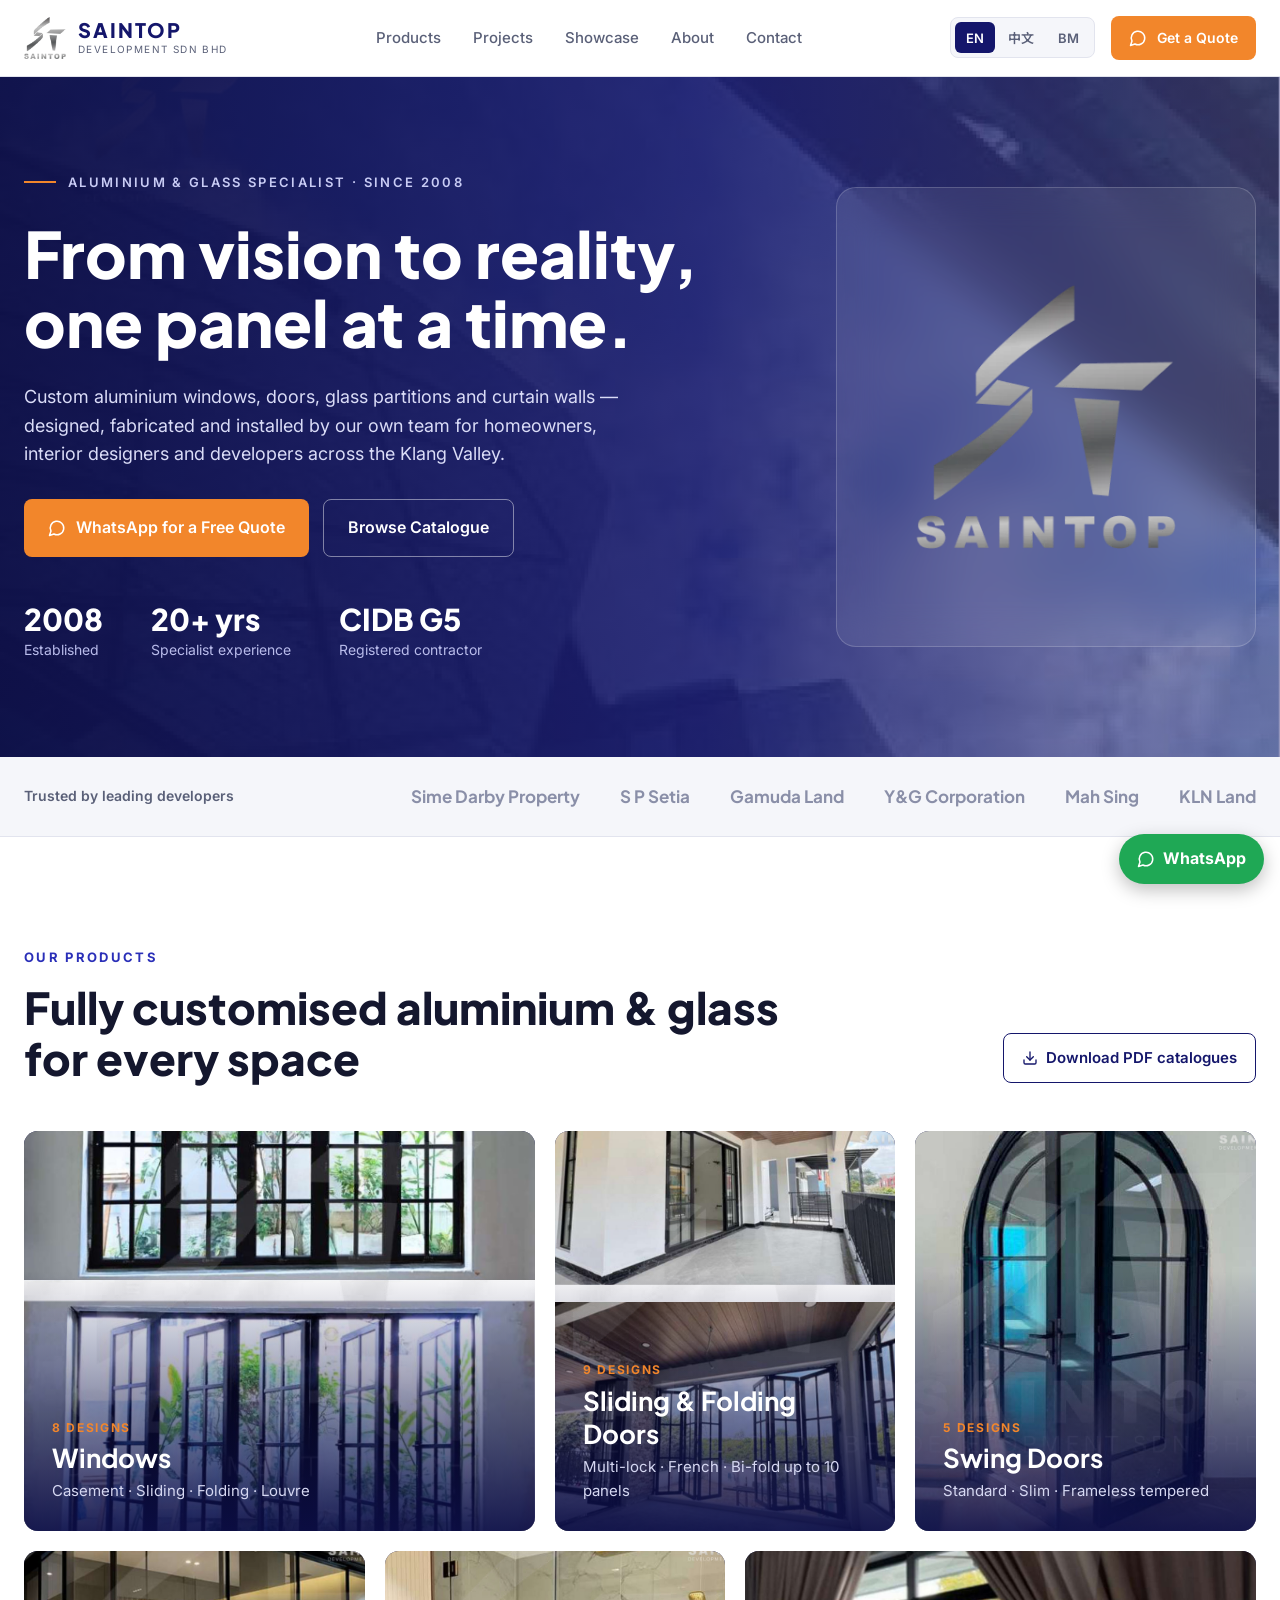
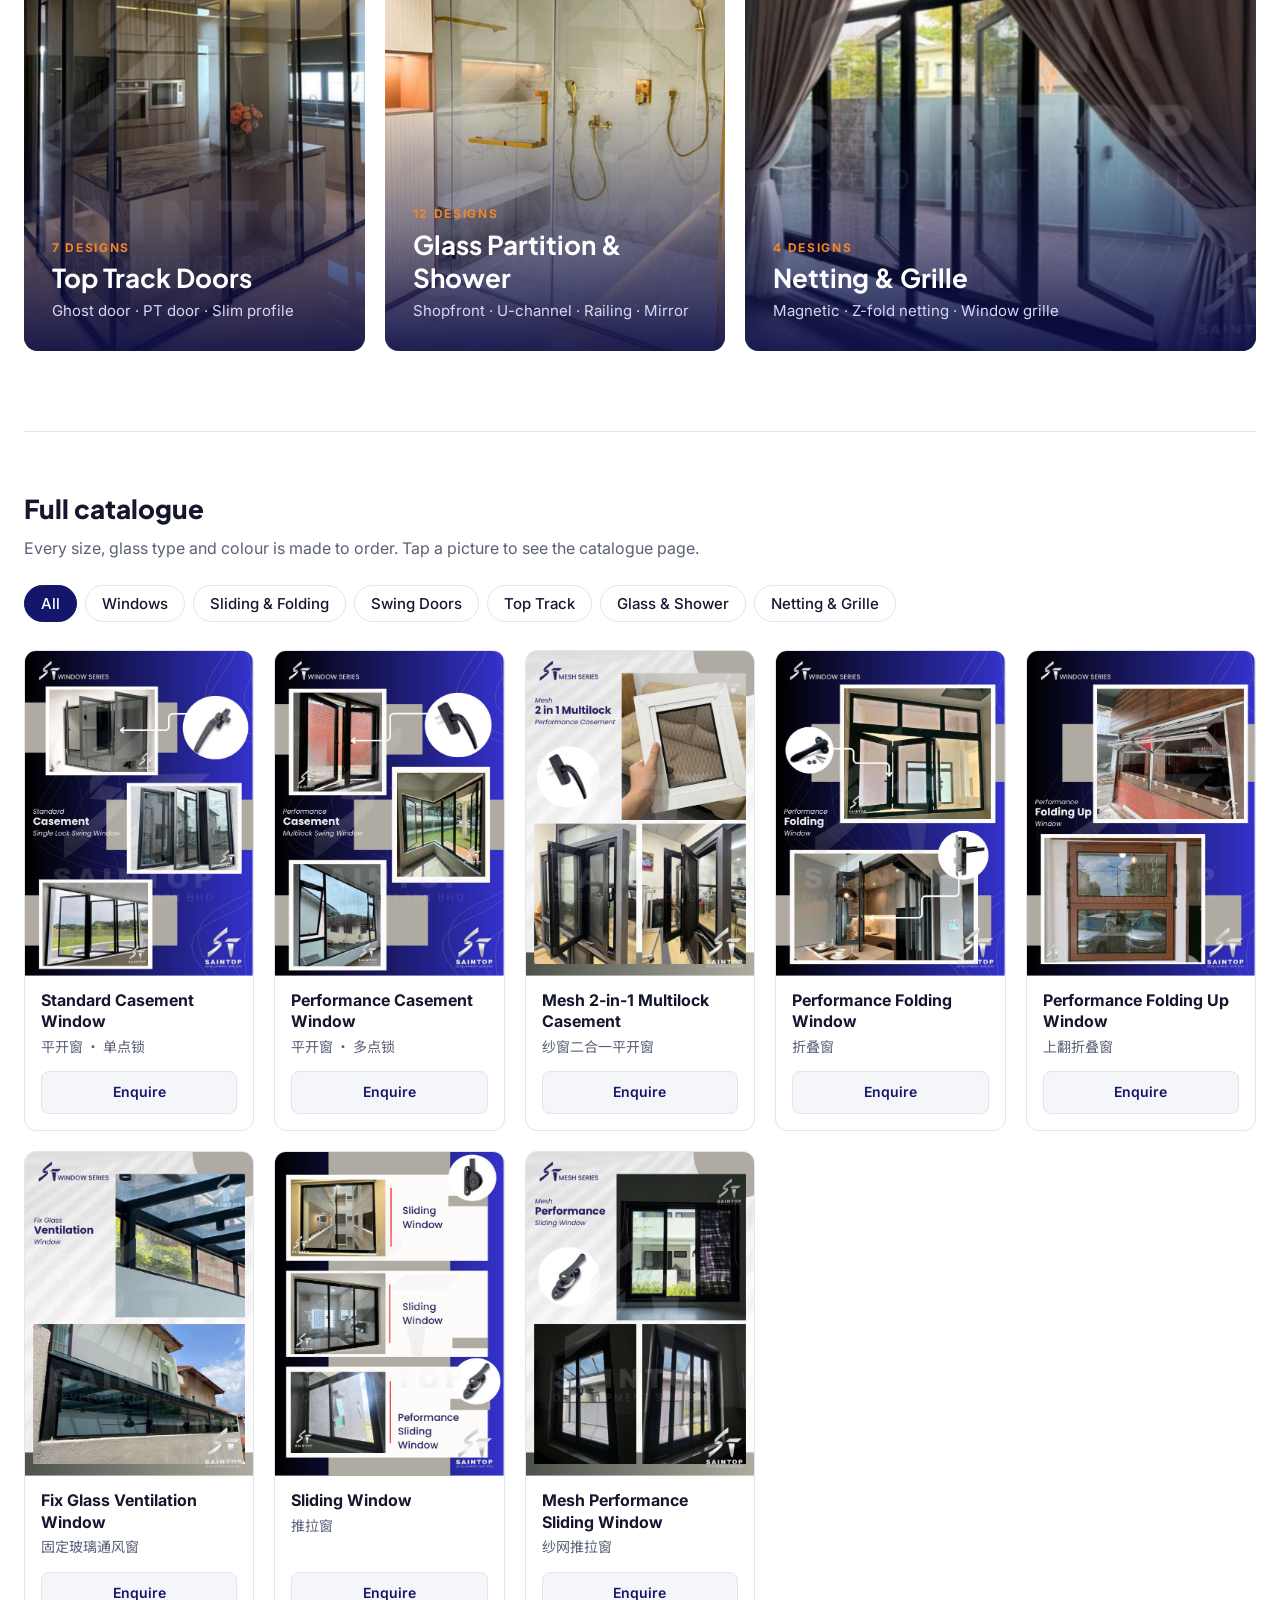
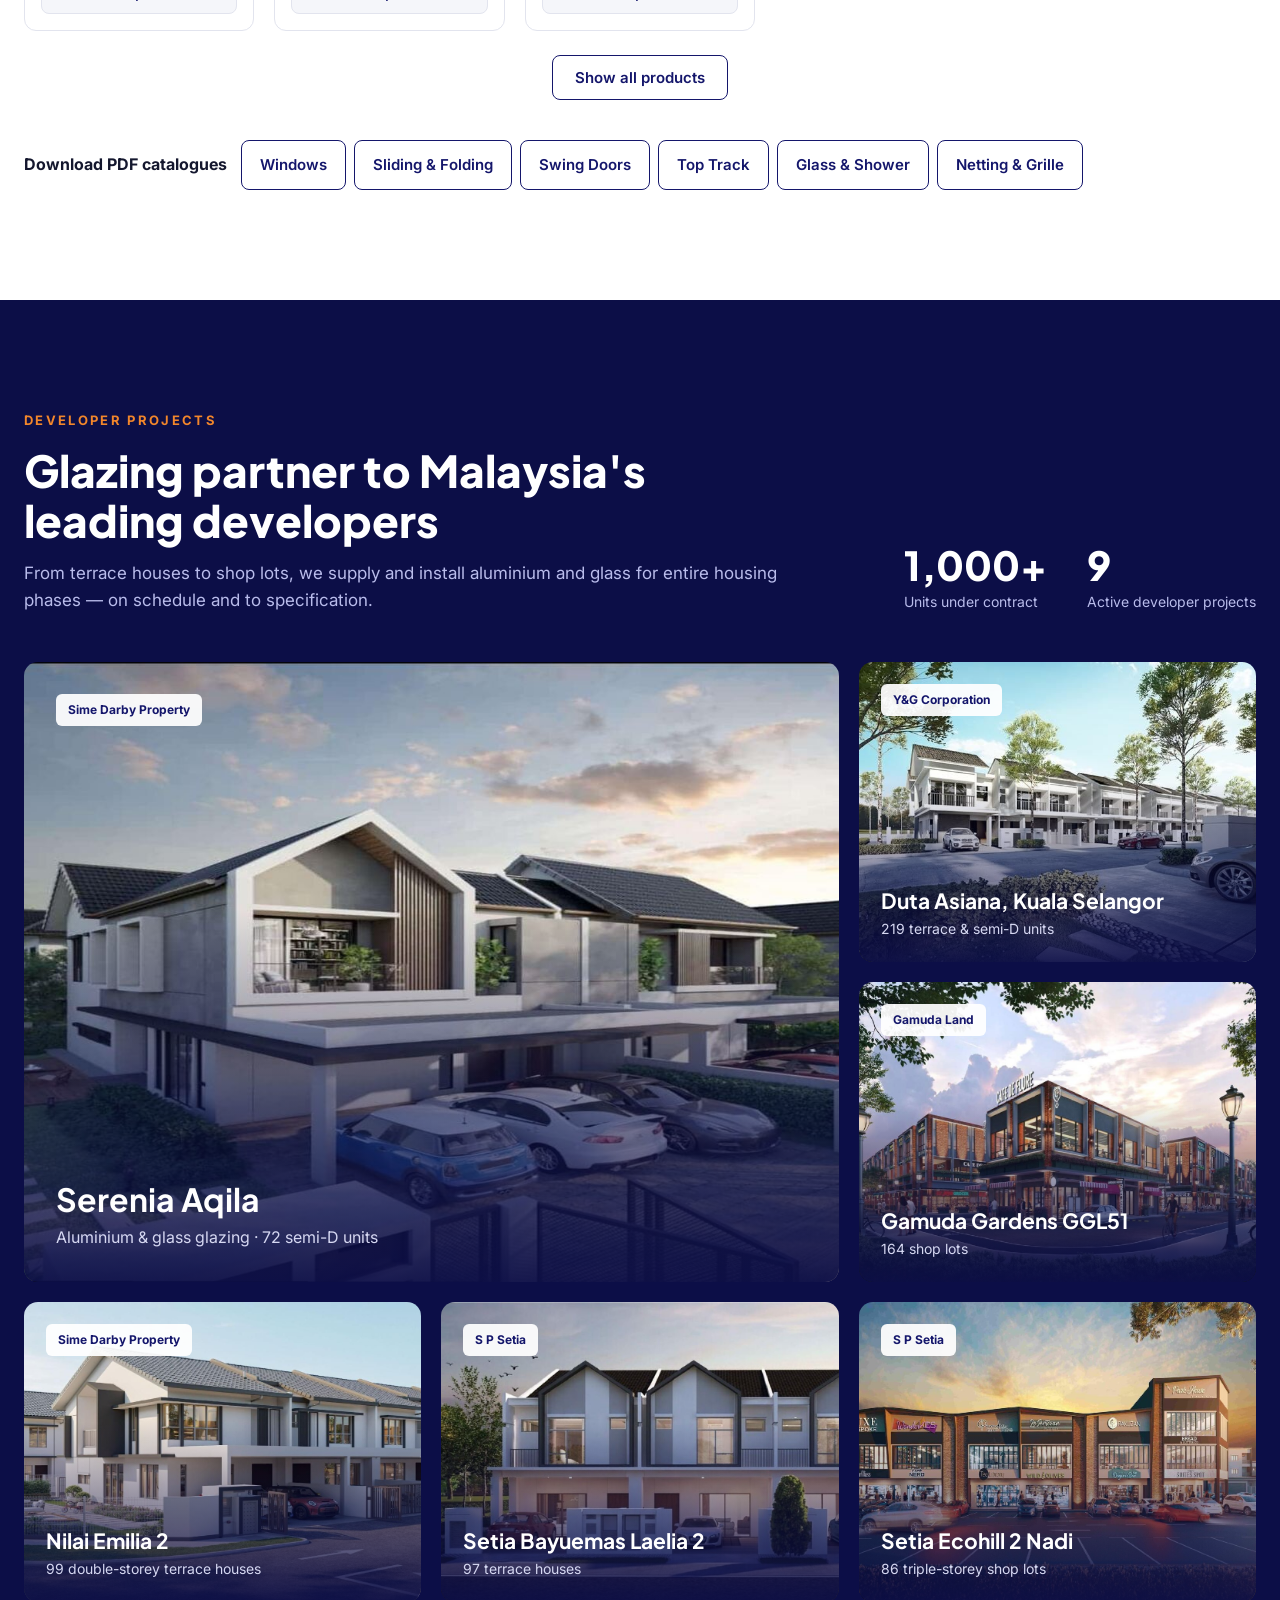
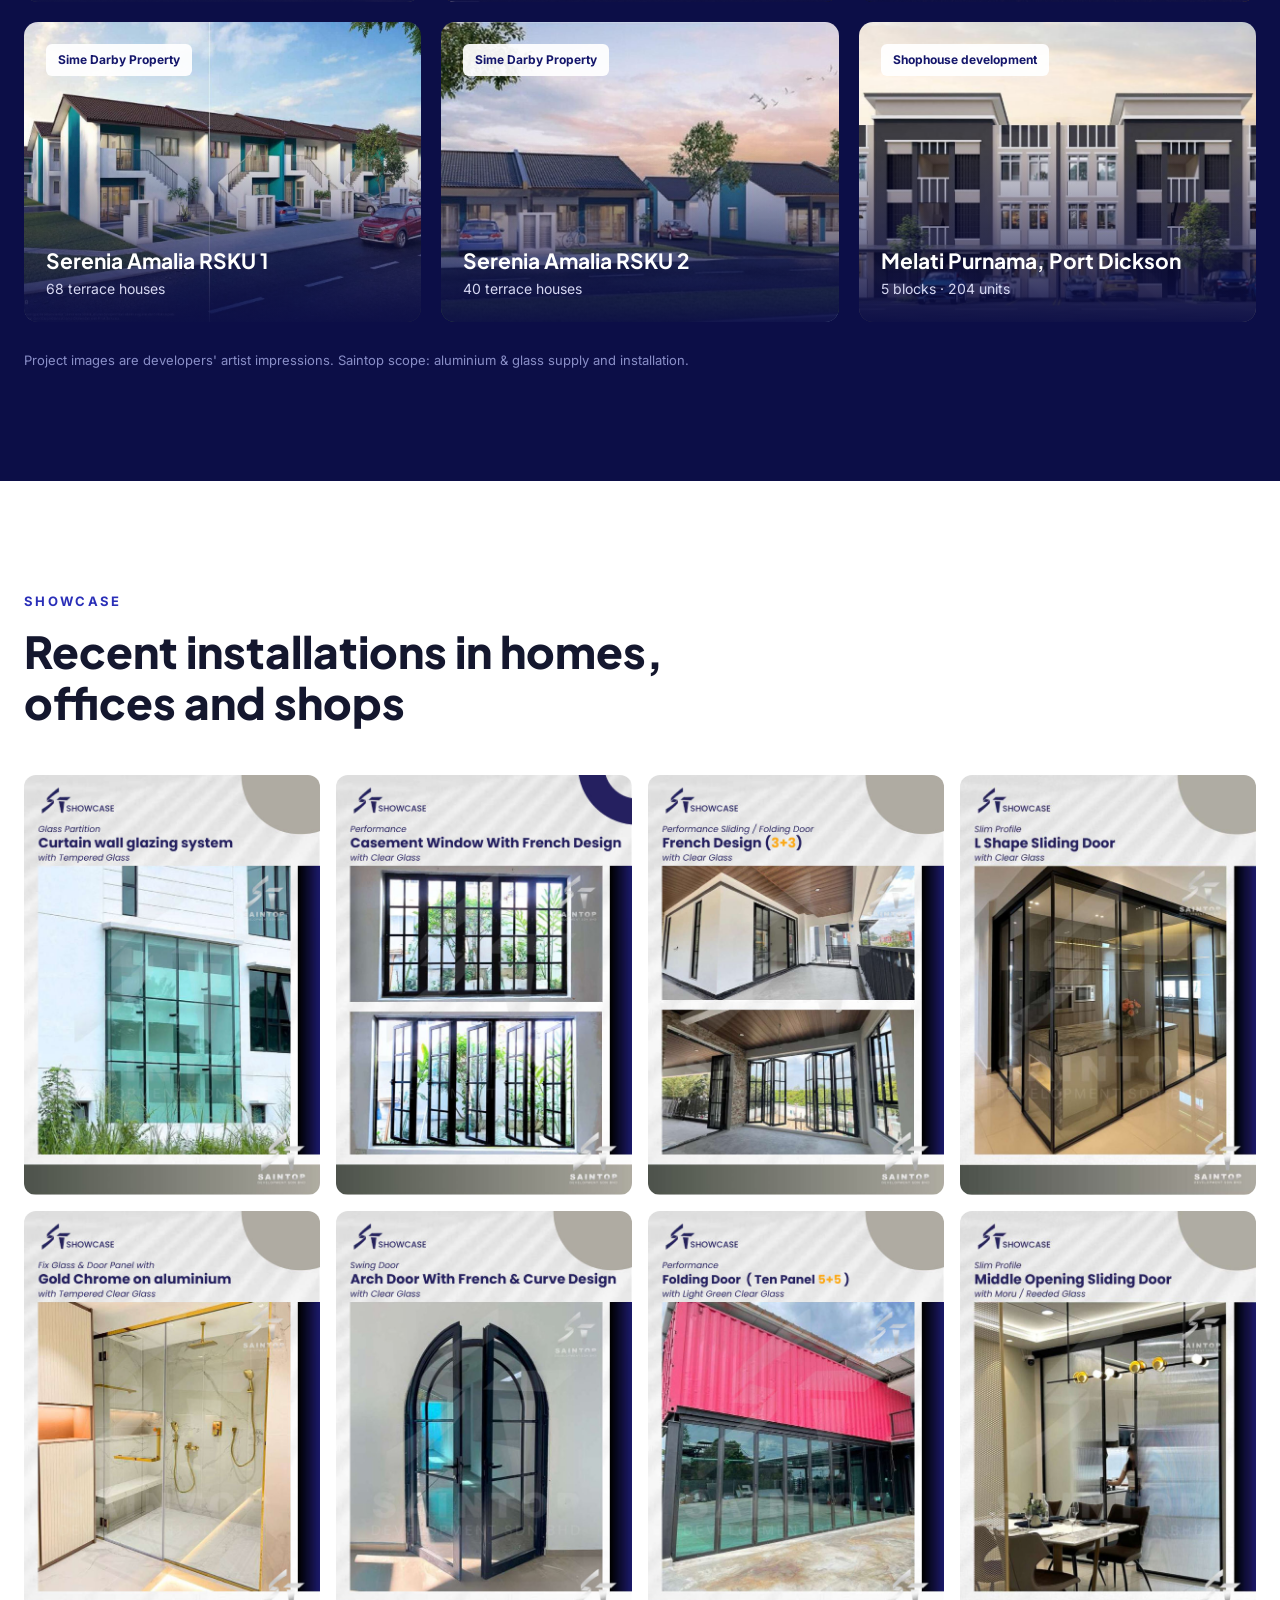
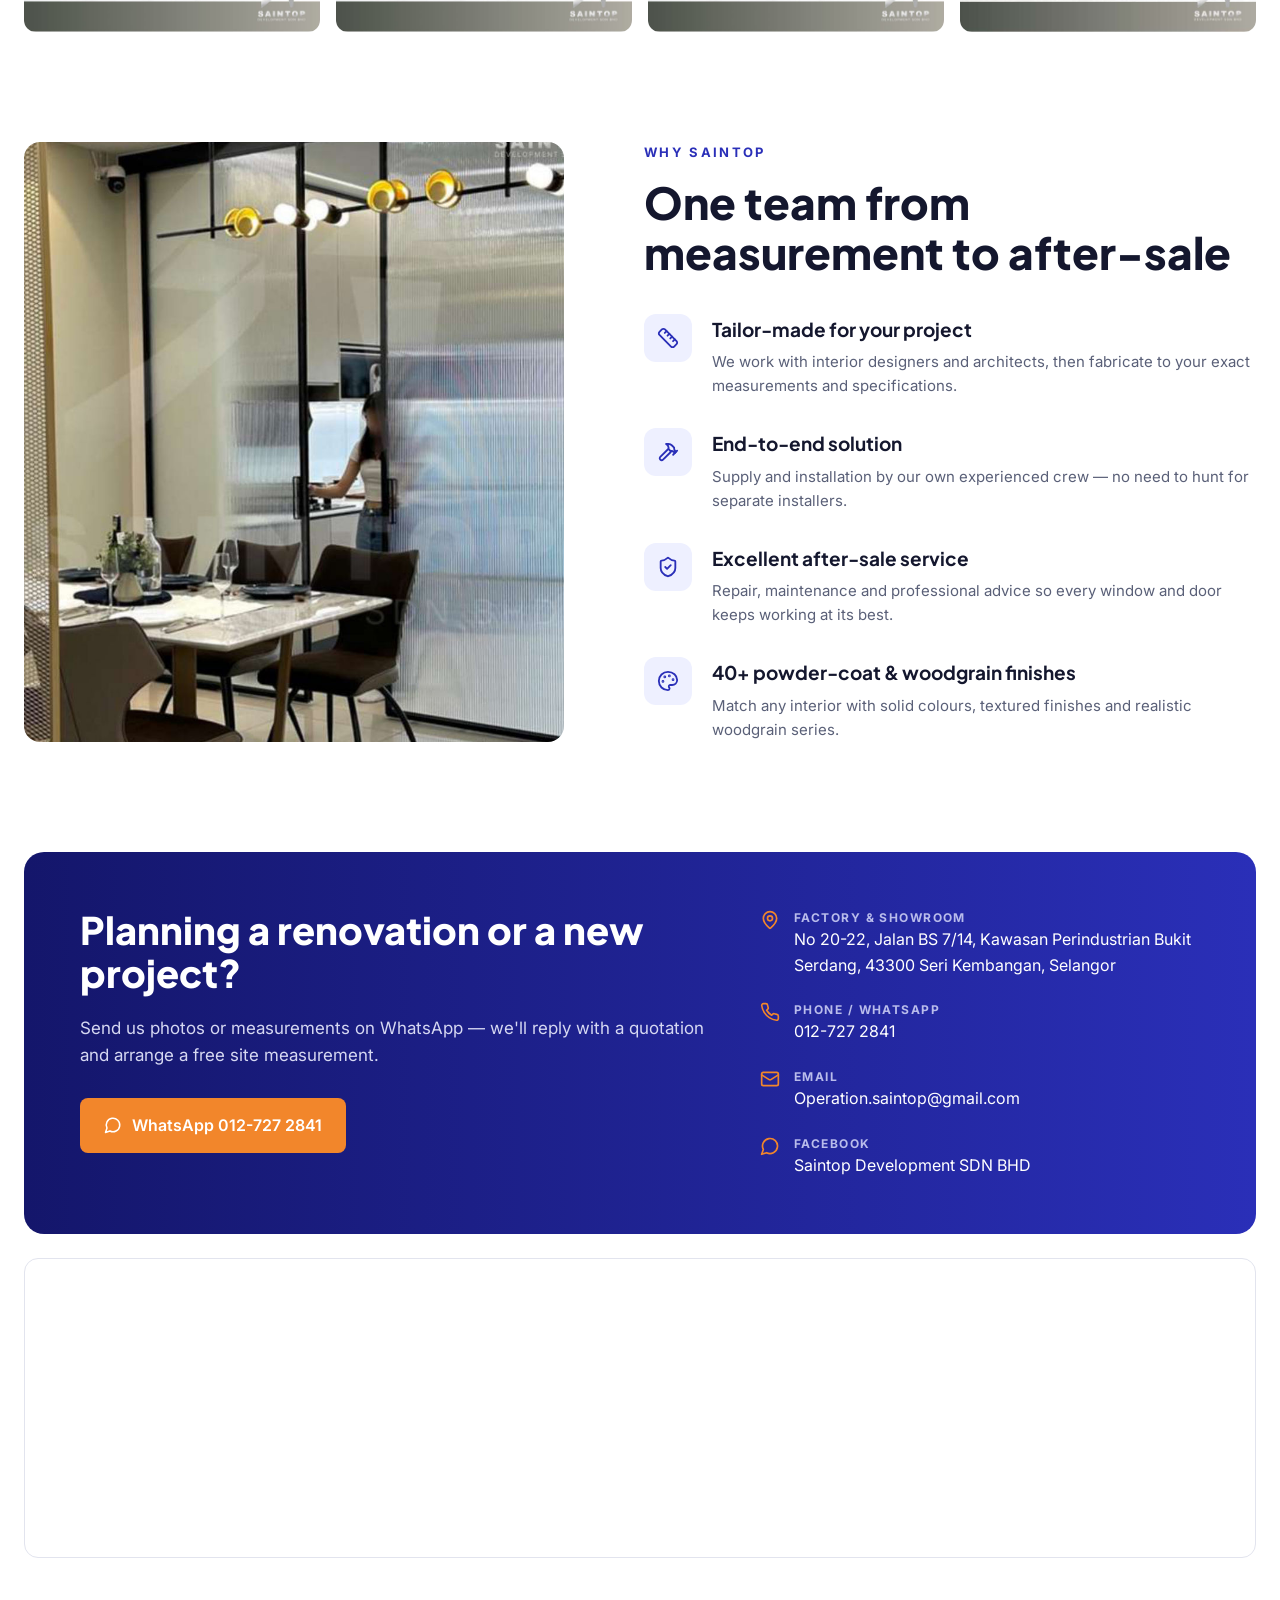
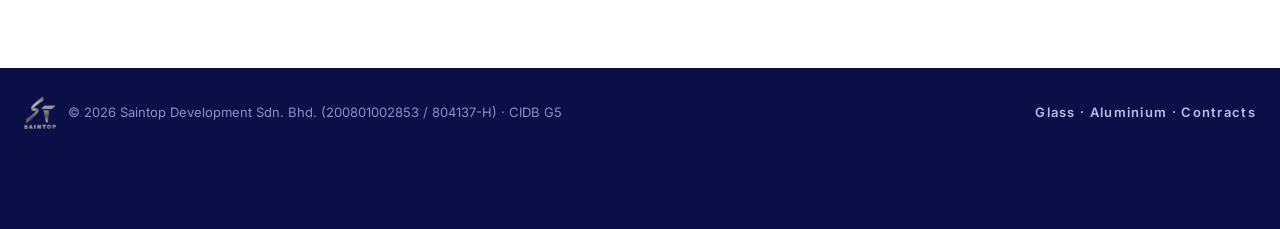
==== commit 0aa3530d: "Use grey ST logo across the site Co-Authored-By: Claude Opus 5.5 <noreply@anthropic.com>" ====
--- a/index.html
+++ b/index.html
@@ -5,7 +5,7 @@
 <meta name="viewport" content="width=device-width, initial-scale=1">
 <title>Saintop Development Sdn. Bhd. — Aluminium & Glass Specialist</title>
 <meta name="description" content="Saintop Development — custom aluminium windows, doors, glass partitions and curtain walls since 2008. CIDB G5. Bukit Serdang, Seri Kembangan.">
-<link rel="icon" href="img/logo-navy.png">
+<link rel="icon" href="img/logo-grey.png">
 <link rel="preconnect" href="https://fonts.googleapis.com">
 <link rel="preconnect" href="https://fonts.gstatic.com" crossorigin>
 <link href="https://fonts.googleapis.com/css2?family=Inter:wght@400;500;600;700&family=Plus+Jakarta+Sans:wght@700;800&family=Noto+Sans+SC:wght@400;500;700;800&display=swap" rel="stylesheet">
@@ -216,7 +216,7 @@
 
 <header>
   <div class="wrap">
-    <a class="brand" href="#top"><img src="img/logo-navy.png" alt="Saintop logo"><span><b>SAINTOP</b><small>DEVELOPMENT SDN BHD</small></span></a>
+    <a class="brand" href="#top"><img src="img/logo-grey.png" alt="Saintop logo"><span><b>SAINTOP</b><small>DEVELOPMENT SDN BHD</small></span></a>
     <nav class="links">
       <a href="#products" data-i18n="nav.products">Products</a>
       <a href="#projects" data-i18n="nav.projects">Projects</a>
@@ -251,7 +251,7 @@
         <div><b>CIDB G5</b><span data-i18n="stat.reg">Registered contractor</span></div>
       </div>
     </div>
-    <div class="logo-panel"><img src="img/logo-white.png" alt="Saintop Development Sdn Bhd — Glass · Aluminium · Contracts"></div>
+    <div class="logo-panel"><img src="img/logo-grey.png" alt="Saintop logo"></div>
   </div>
 </div>
 
@@ -358,7 +358,7 @@
 
 <footer>
   <div class="wrap">
-    <div class="fb"><img src="img/logo-white.png" alt=""><span>© <span id="yr"></span> Saintop Development Sdn. Bhd. (200801002853 / 804137-H) · CIDB G5</span></div>
+    <div class="fb"><img src="img/logo-grey.png" alt=""><span>© <span id="yr"></span> Saintop Development Sdn. Bhd. (200801002853 / 804137-H) · CIDB G5</span></div>
     <span class="tag" data-i18n="foot.tag">Glass · Aluminium · Contracts</span>
   </div>
 </footer>
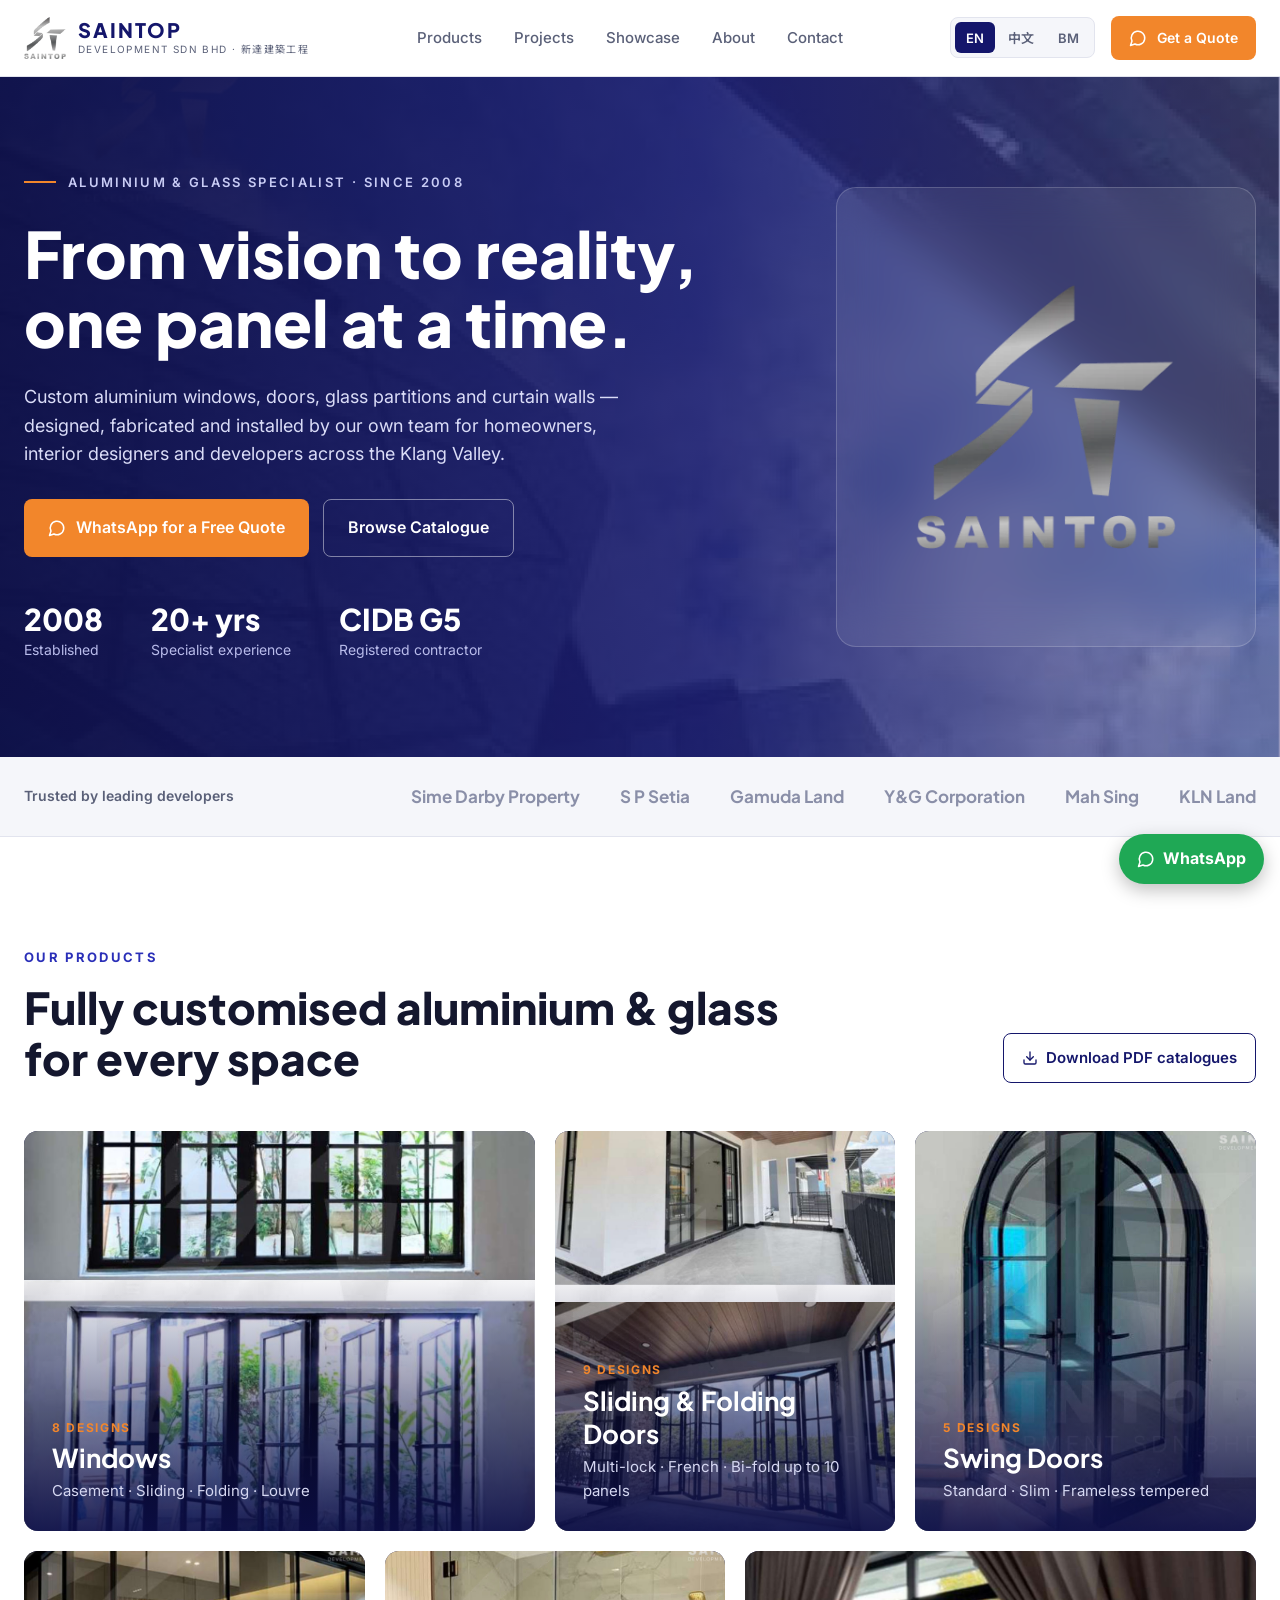
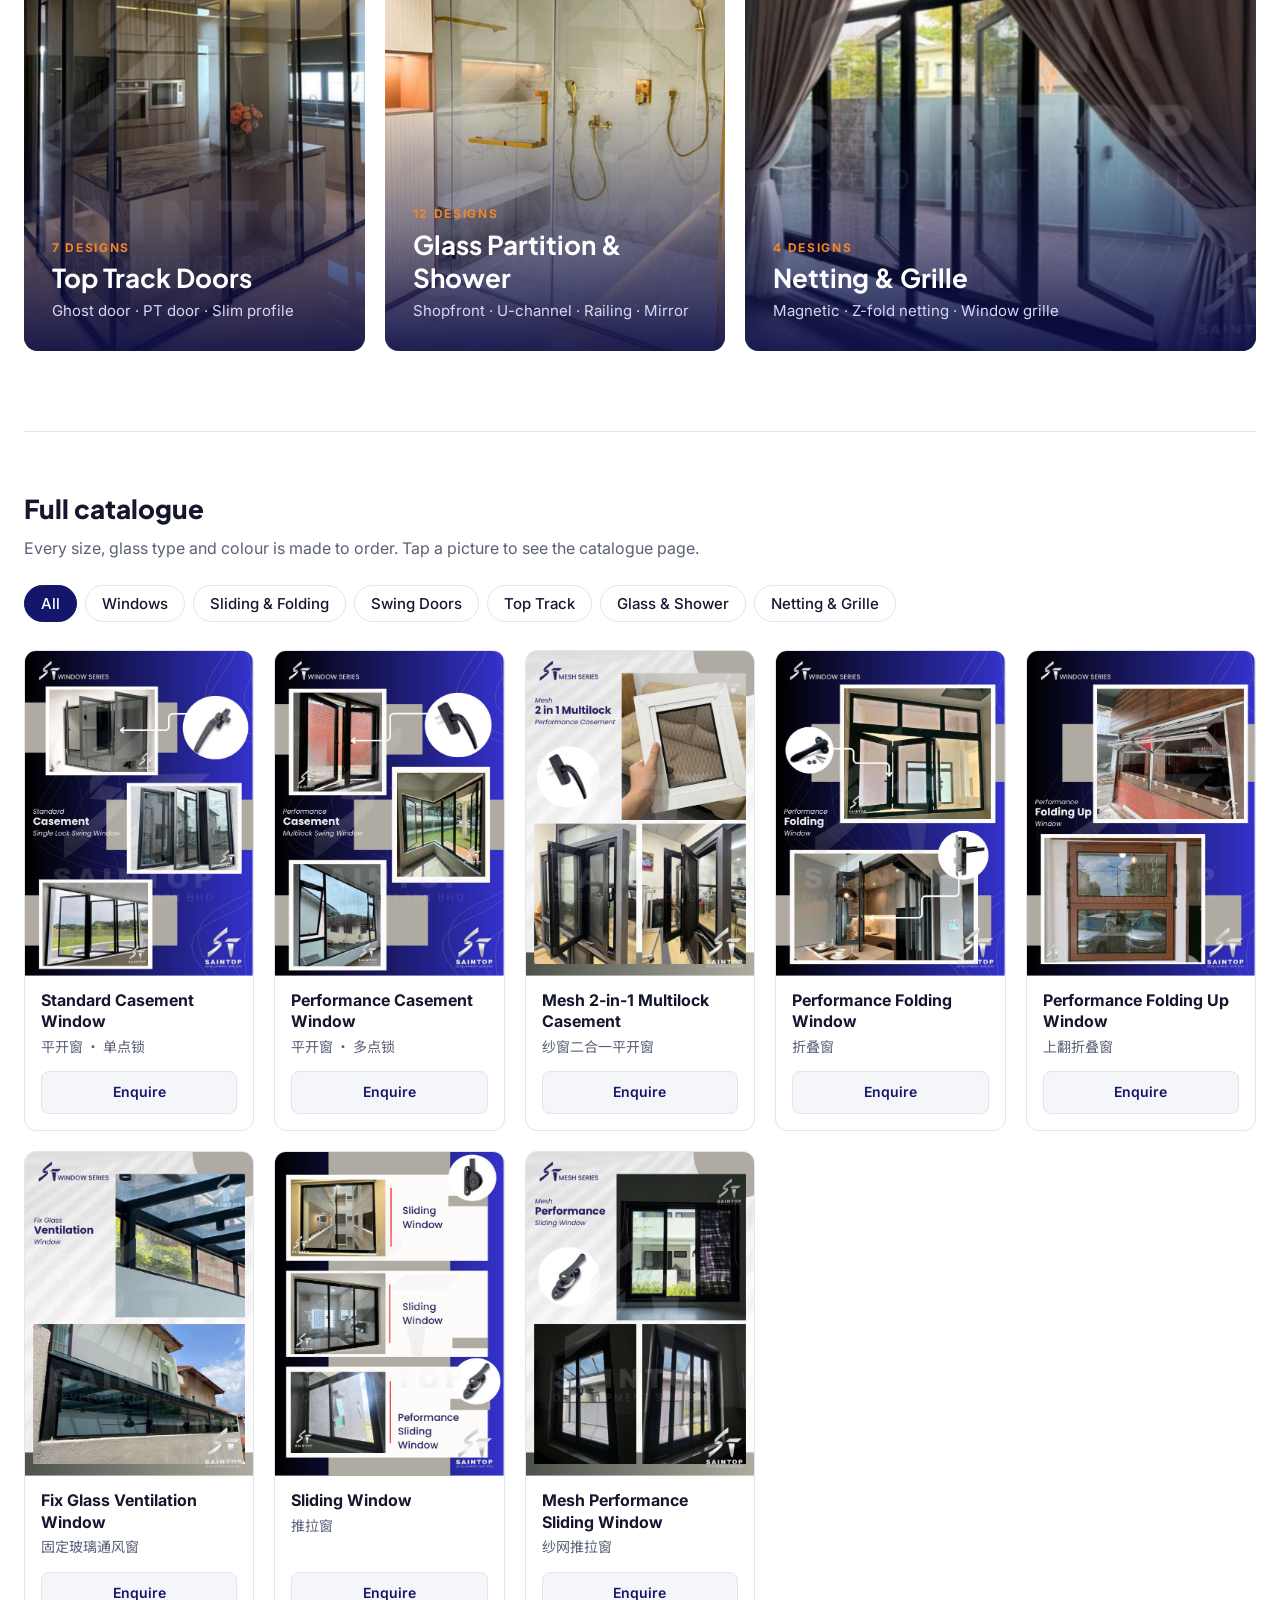
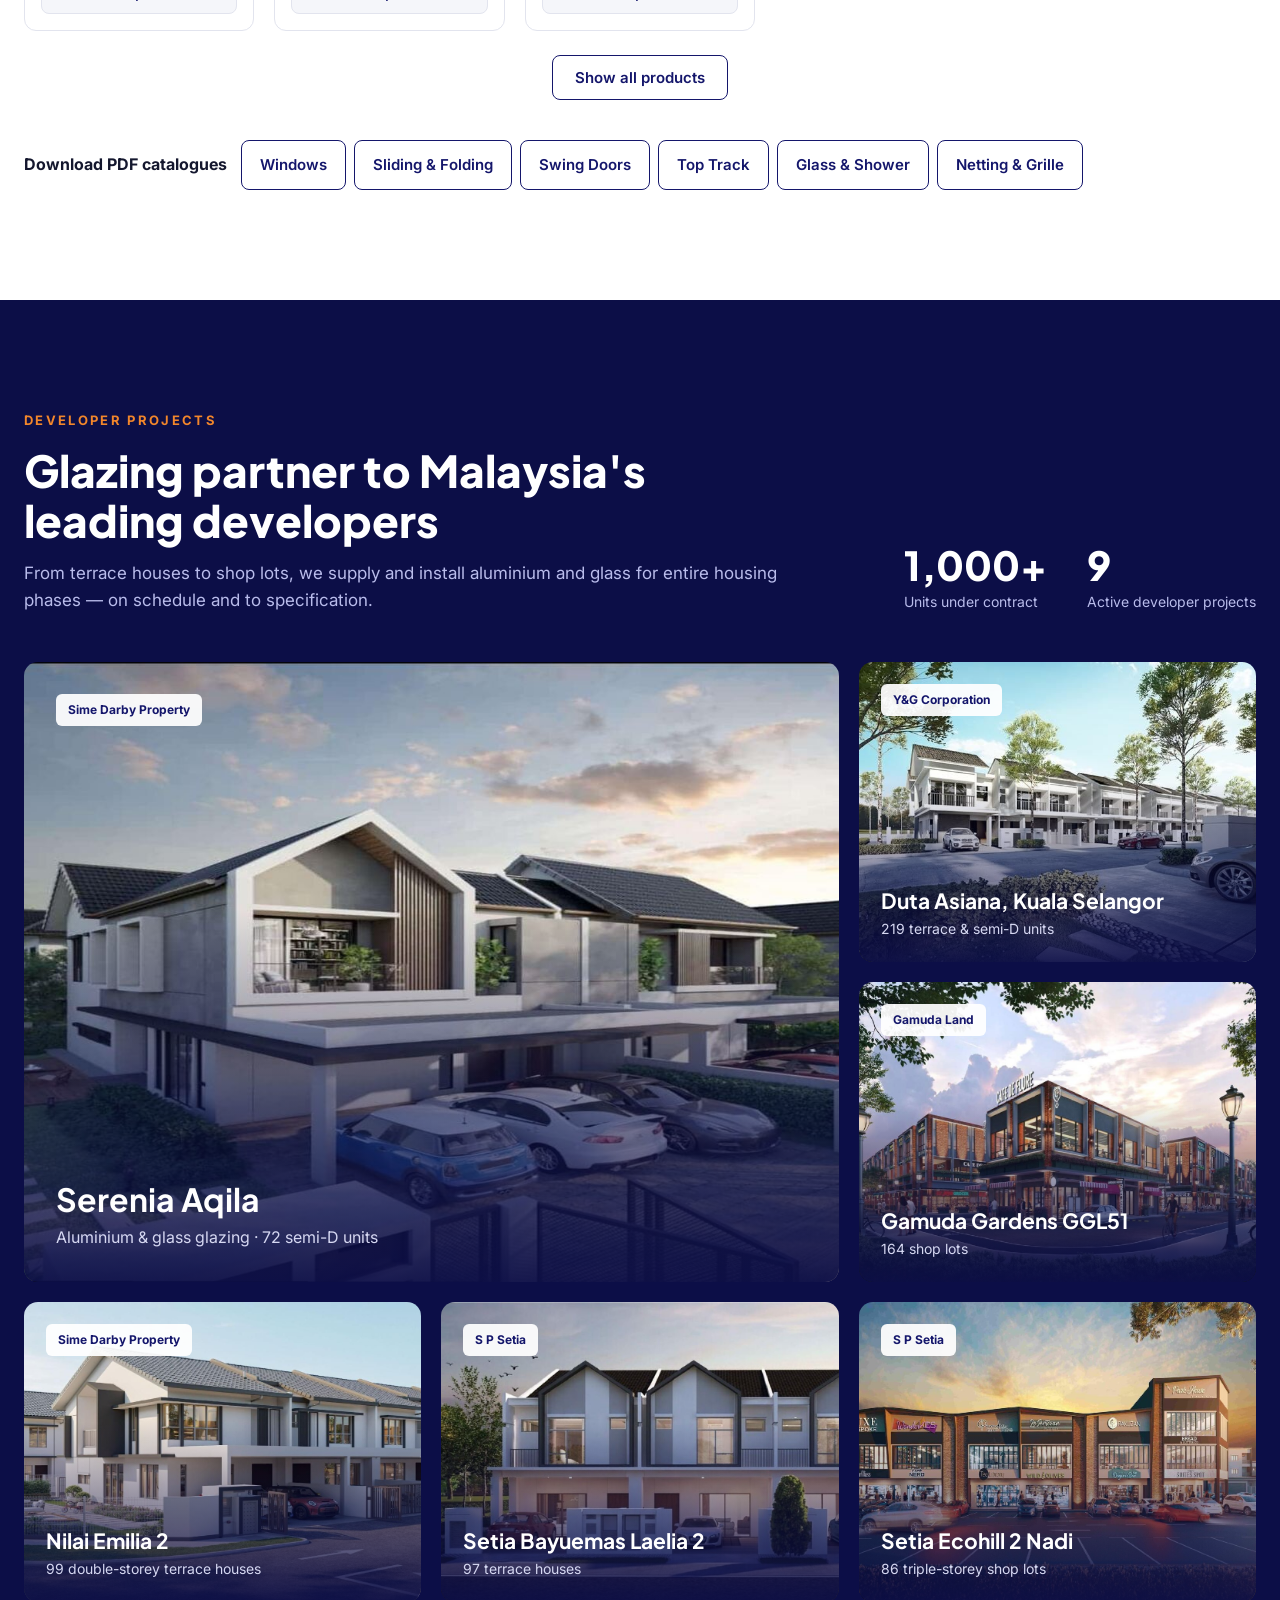
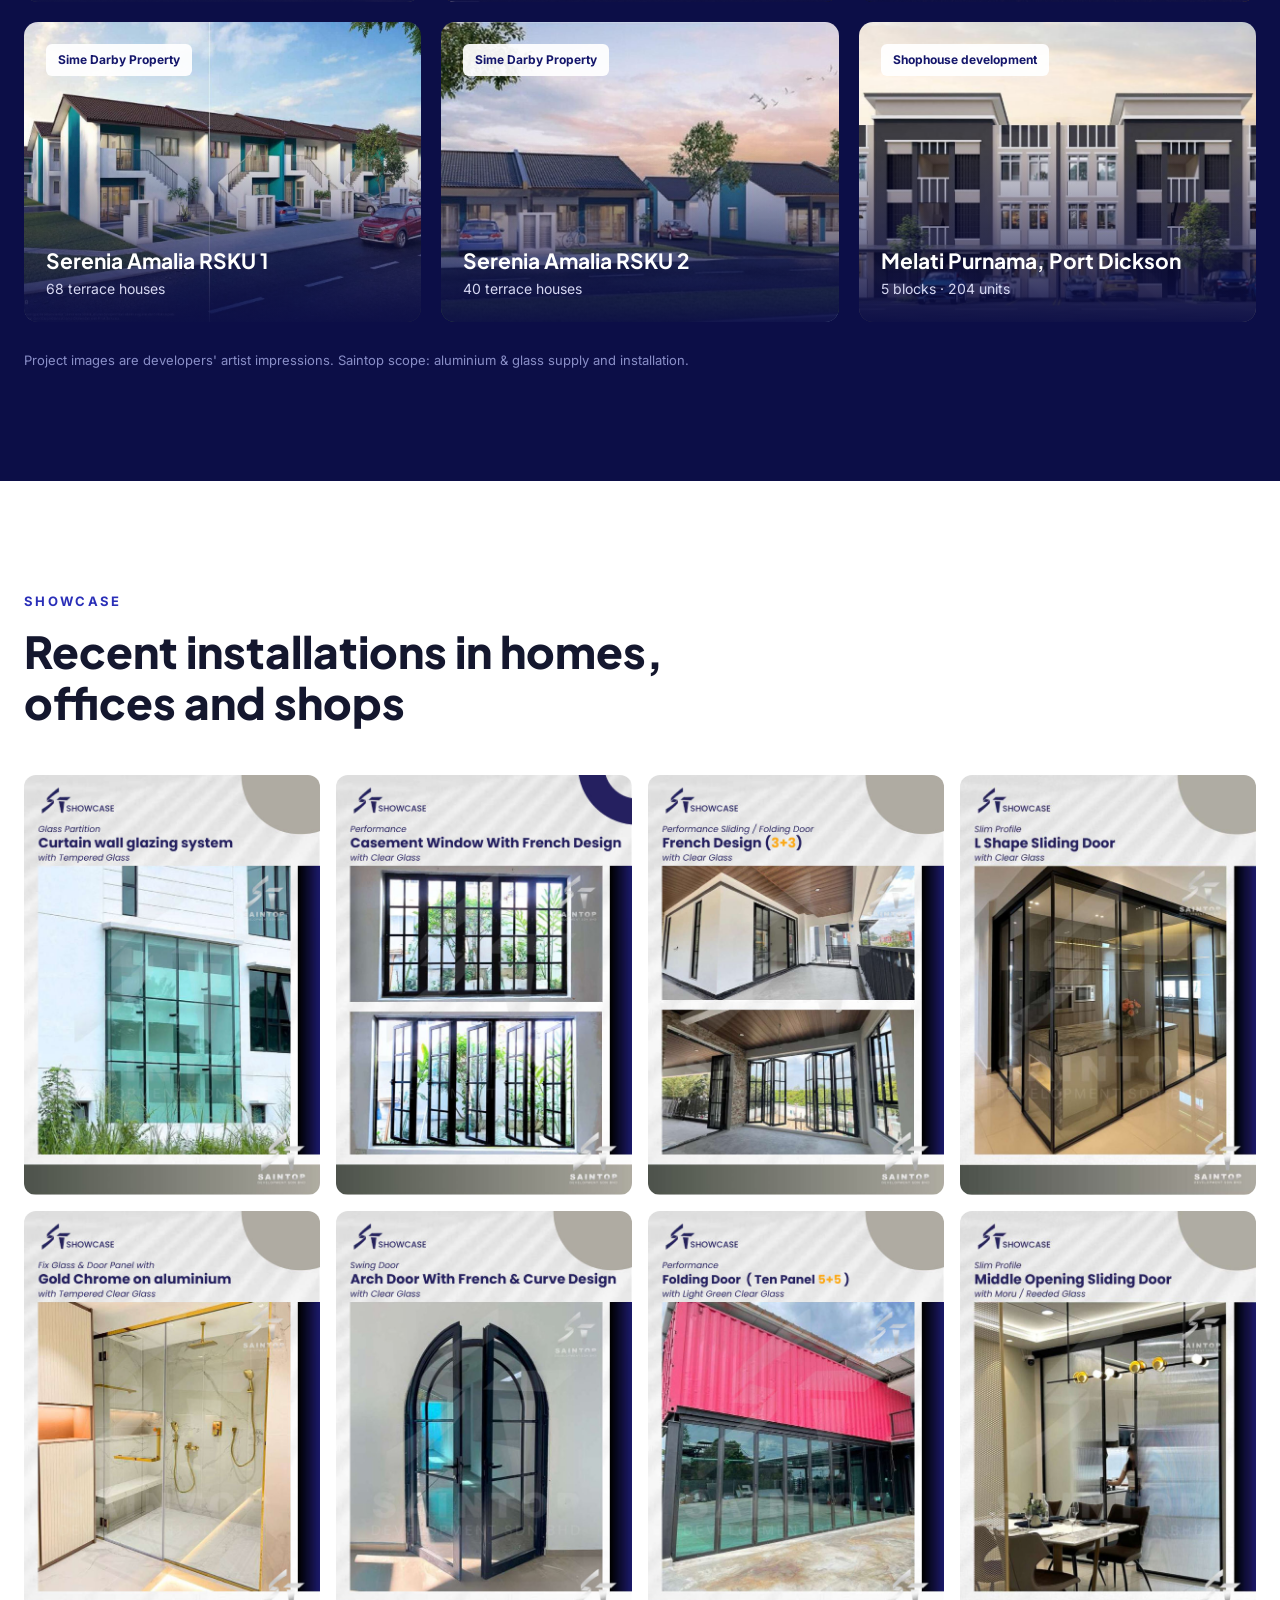
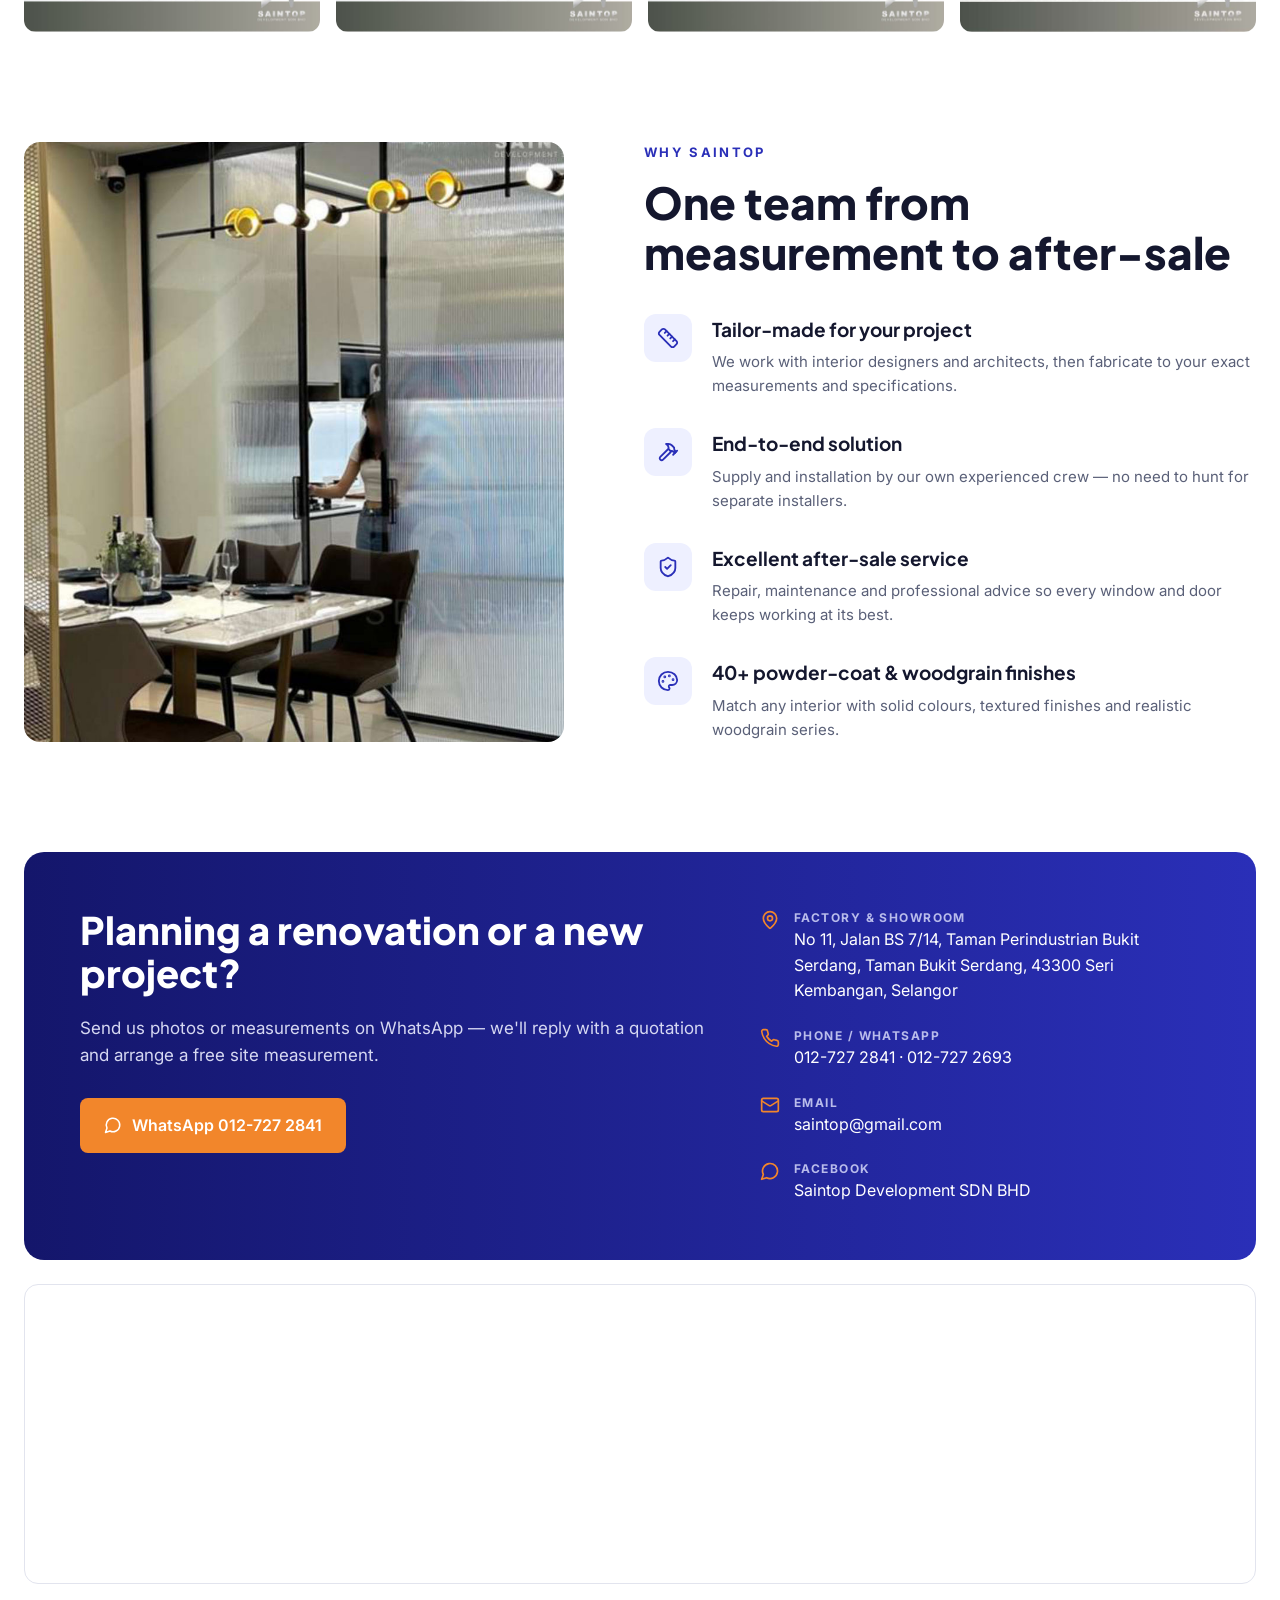
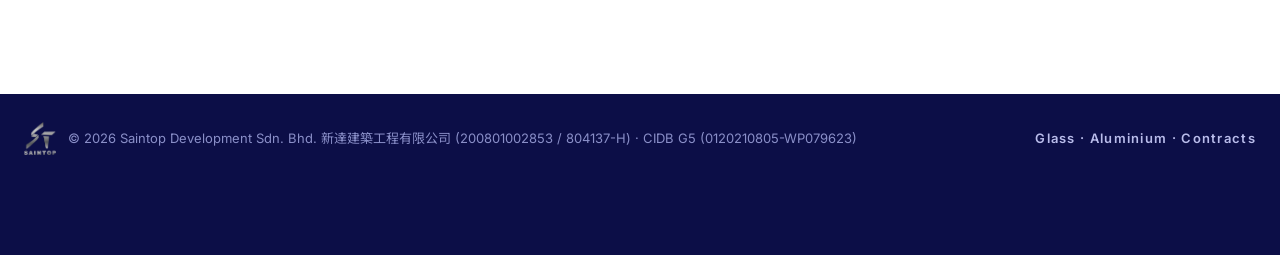
==== commit 440090cc: "Update address, phones, email, Chinese name and CIDB number Co-Authored-By: Claude Opus 5.5 <noreply" ====
--- a/index.html
+++ b/index.html
@@ -216,7 +216,7 @@
 
 <header>
   <div class="wrap">
-    <a class="brand" href="#top"><img src="img/logo-grey.png" alt="Saintop logo"><span><b>SAINTOP</b><small>DEVELOPMENT SDN BHD</small></span></a>
+    <a class="brand" href="#top"><img src="img/logo-grey.png" alt="Saintop logo"><span><b>SAINTOP</b><small>DEVELOPMENT SDN BHD · <span lang="zh">新達建築工程</span></small></span></a>
     <nav class="links">
       <a href="#products" data-i18n="nav.products">Products</a>
       <a href="#projects" data-i18n="nav.projects">Projects</a>
@@ -346,19 +346,19 @@
         <a class="btn btn-accent wa" href="#" target="_blank" rel="noopener"><svg><use href="#i-chat"/></svg>WhatsApp 012-727 2841</a>
       </div>
       <div class="details">
-        <div class="detail"><svg><use href="#i-pin"/></svg><div><small data-i18n="lbl.addr">Factory & showroom</small><span>No 20-22, Jalan BS 7/14, Kawasan Perindustrian Bukit Serdang, 43300 Seri Kembangan, Selangor</span></div></div>
-        <div class="detail"><svg><use href="#i-phone"/></svg><div><small data-i18n="lbl.phone">Phone / WhatsApp</small><a href="tel:+60127272841">012-727 2841</a></div></div>
-        <div class="detail"><svg><use href="#i-mail"/></svg><div><small data-i18n="lbl.email">Email</small><a href="mailto:Operation.saintop@gmail.com">Operation.saintop@gmail.com</a></div></div>
+        <div class="detail"><svg><use href="#i-pin"/></svg><div><small data-i18n="lbl.addr">Factory & showroom</small><span>No 11, Jalan BS 7/14, Taman Perindustrian Bukit Serdang, Taman Bukit Serdang, 43300 Seri Kembangan, Selangor</span></div></div>
+        <div class="detail"><svg><use href="#i-phone"/></svg><div><small data-i18n="lbl.phone">Phone / WhatsApp</small><a href="tel:+60127272841">012-727 2841</a> · <a href="tel:+60127272693">012-727 2693</a></div></div>
+        <div class="detail"><svg><use href="#i-mail"/></svg><div><small data-i18n="lbl.email">Email</small><a href="mailto:saintop@gmail.com">saintop@gmail.com</a></div></div>
         <div class="detail"><svg><use href="#i-chat"/></svg><div><small>Facebook</small><a href="https://www.facebook.com/p/Saintop-Development-SDN-BHD-100090560094258/" target="_blank" rel="noopener">Saintop Development SDN BHD</a></div></div>
       </div>
     </div>
-    <div class="map"><iframe title="Map" loading="lazy" src="https://maps.google.com/maps?q=Jalan%20BS%207%2F14%2C%20Bukit%20Serdang%2C%2043300%20Seri%20Kembangan&z=15&output=embed"></iframe></div>
+    <div class="map"><iframe title="Map" loading="lazy" src="https://maps.google.com/maps?q=11%20Jalan%20BS%207%2F14%2C%20Taman%20Perindustrian%20Bukit%20Serdang%2C%2043300%20Seri%20Kembangan&z=16&output=embed"></iframe></div>
   </div>
 </section>
 
 <footer>
   <div class="wrap">
-    <div class="fb"><img src="img/logo-grey.png" alt=""><span>© <span id="yr"></span> Saintop Development Sdn. Bhd. (200801002853 / 804137-H) · CIDB G5</span></div>
+    <div class="fb"><img src="img/logo-grey.png" alt=""><span>© <span id="yr"></span> Saintop Development Sdn. Bhd. <span lang="zh">新達建築工程有限公司</span> (200801002853 / 804137-H) · CIDB G5 (0120210805-WP079623)</span></div>
     <span class="tag" data-i18n="foot.tag">Glass · Aluminium · Contracts</span>
   </div>
 </footer>
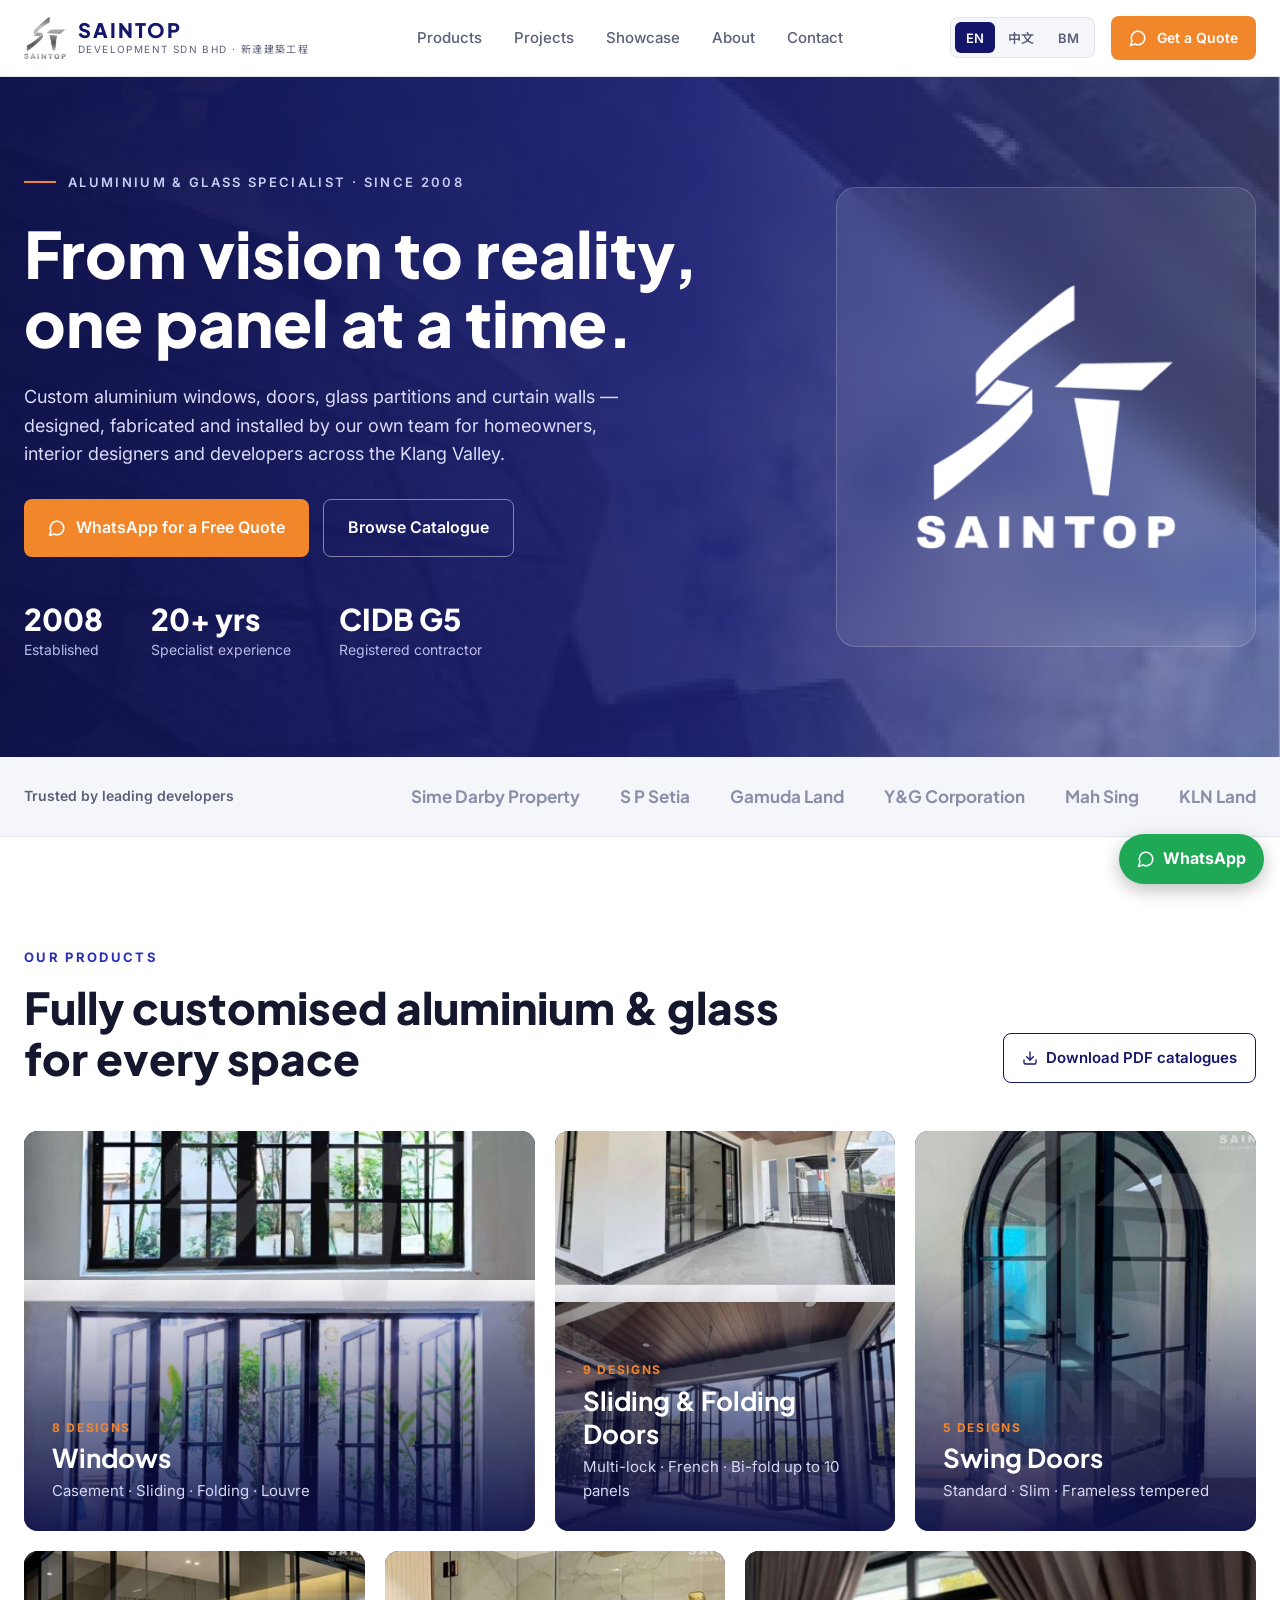
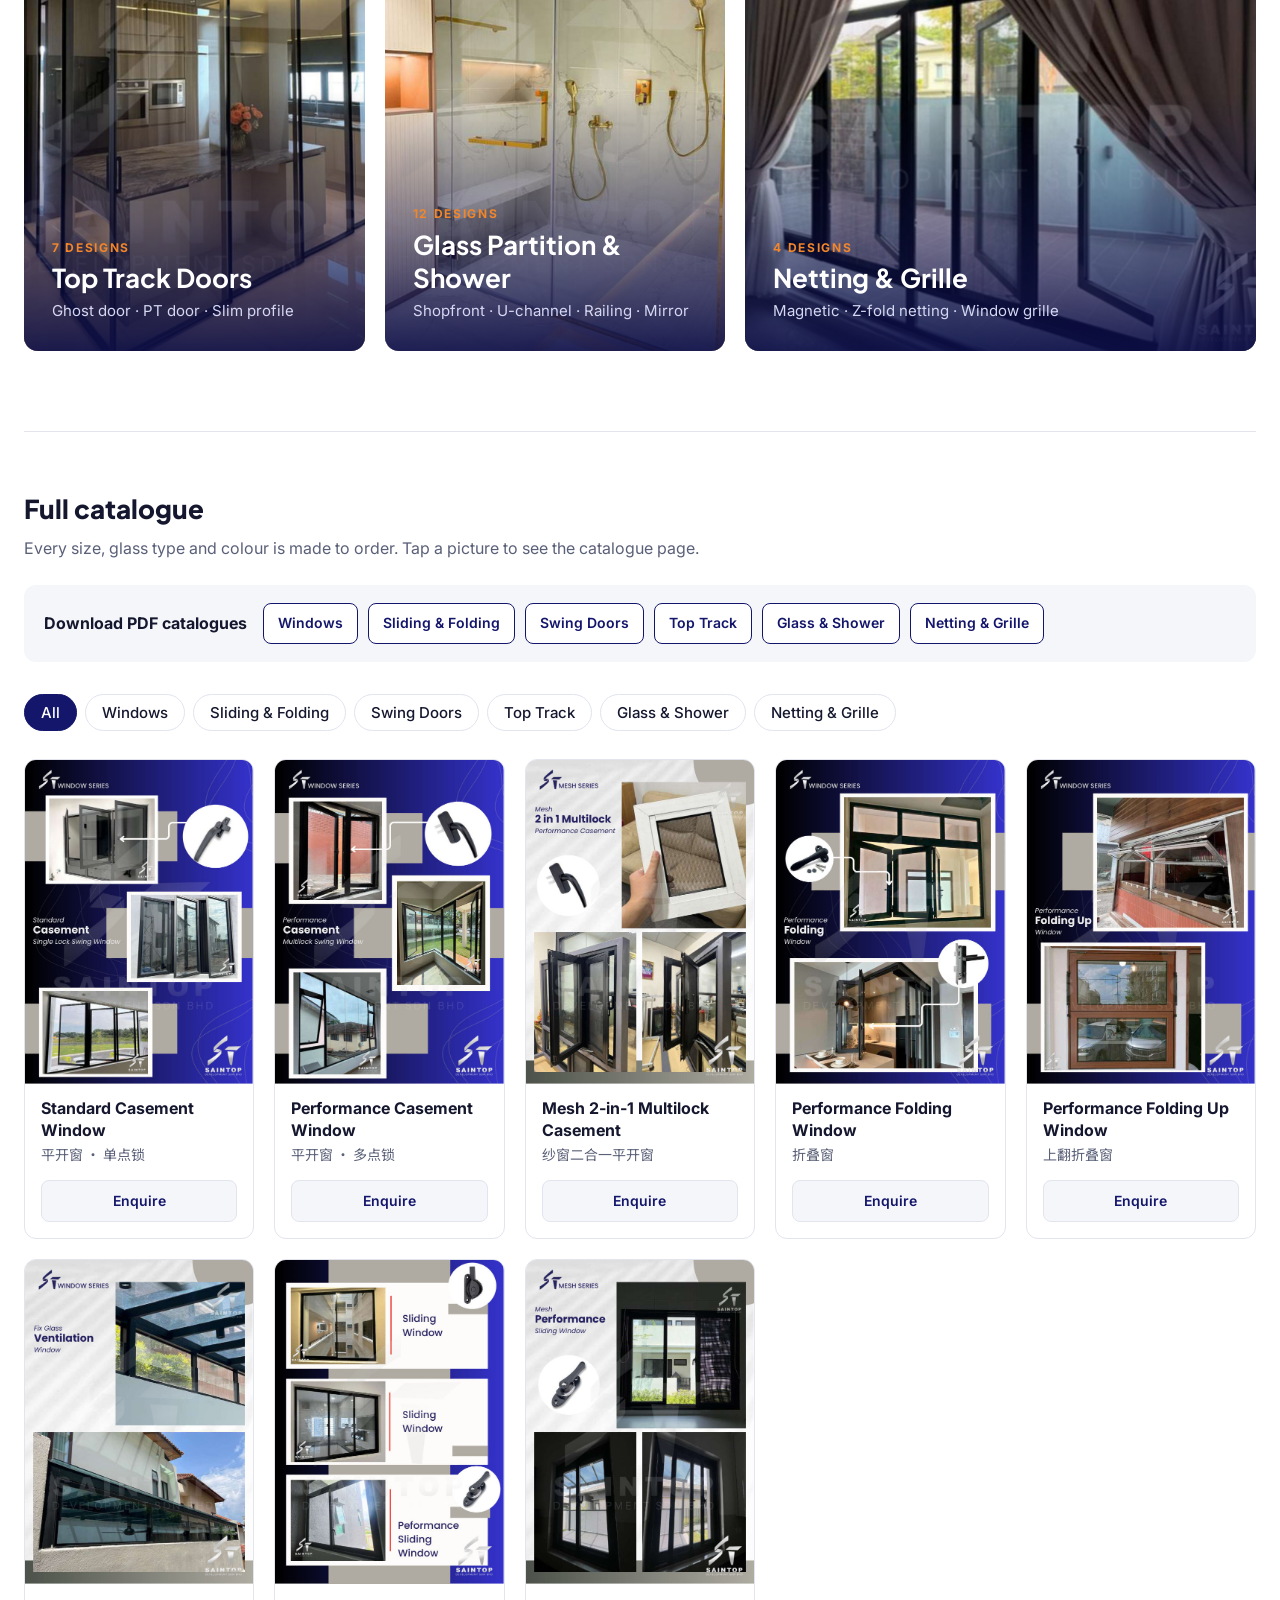
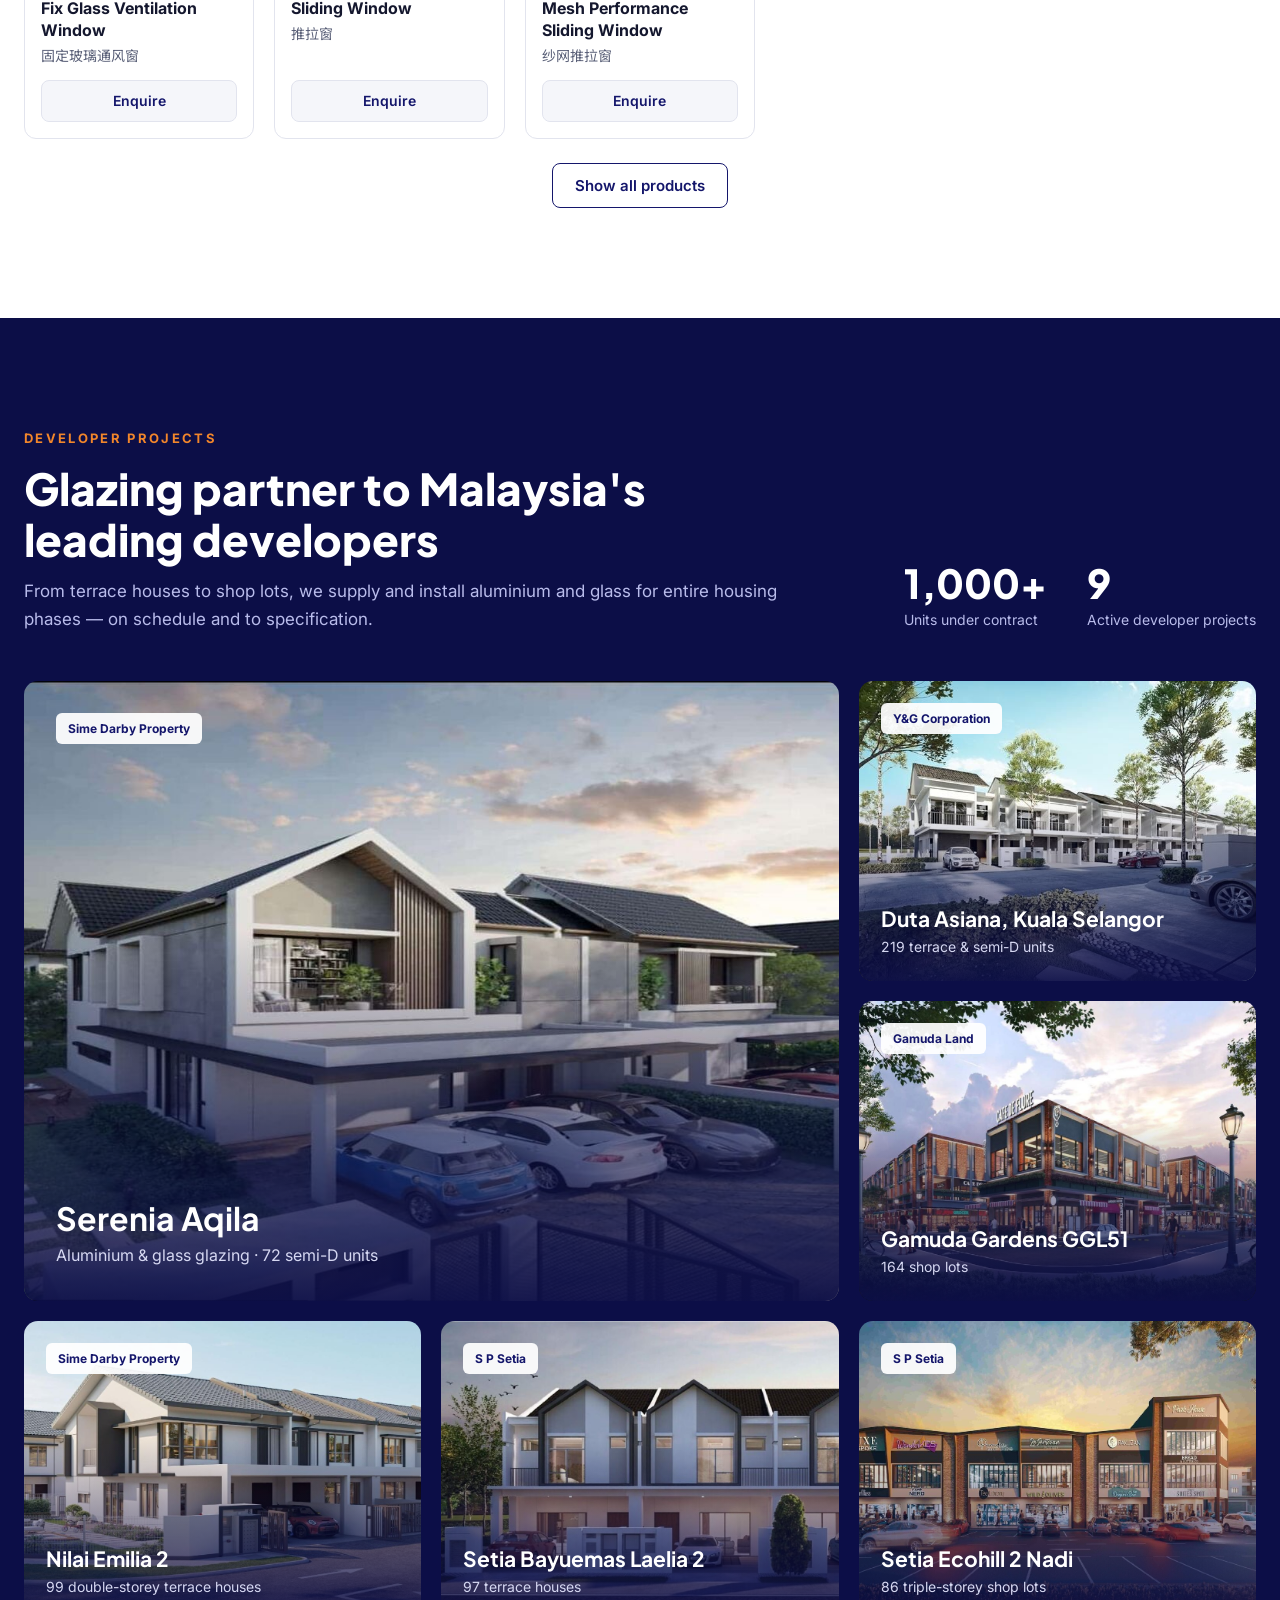
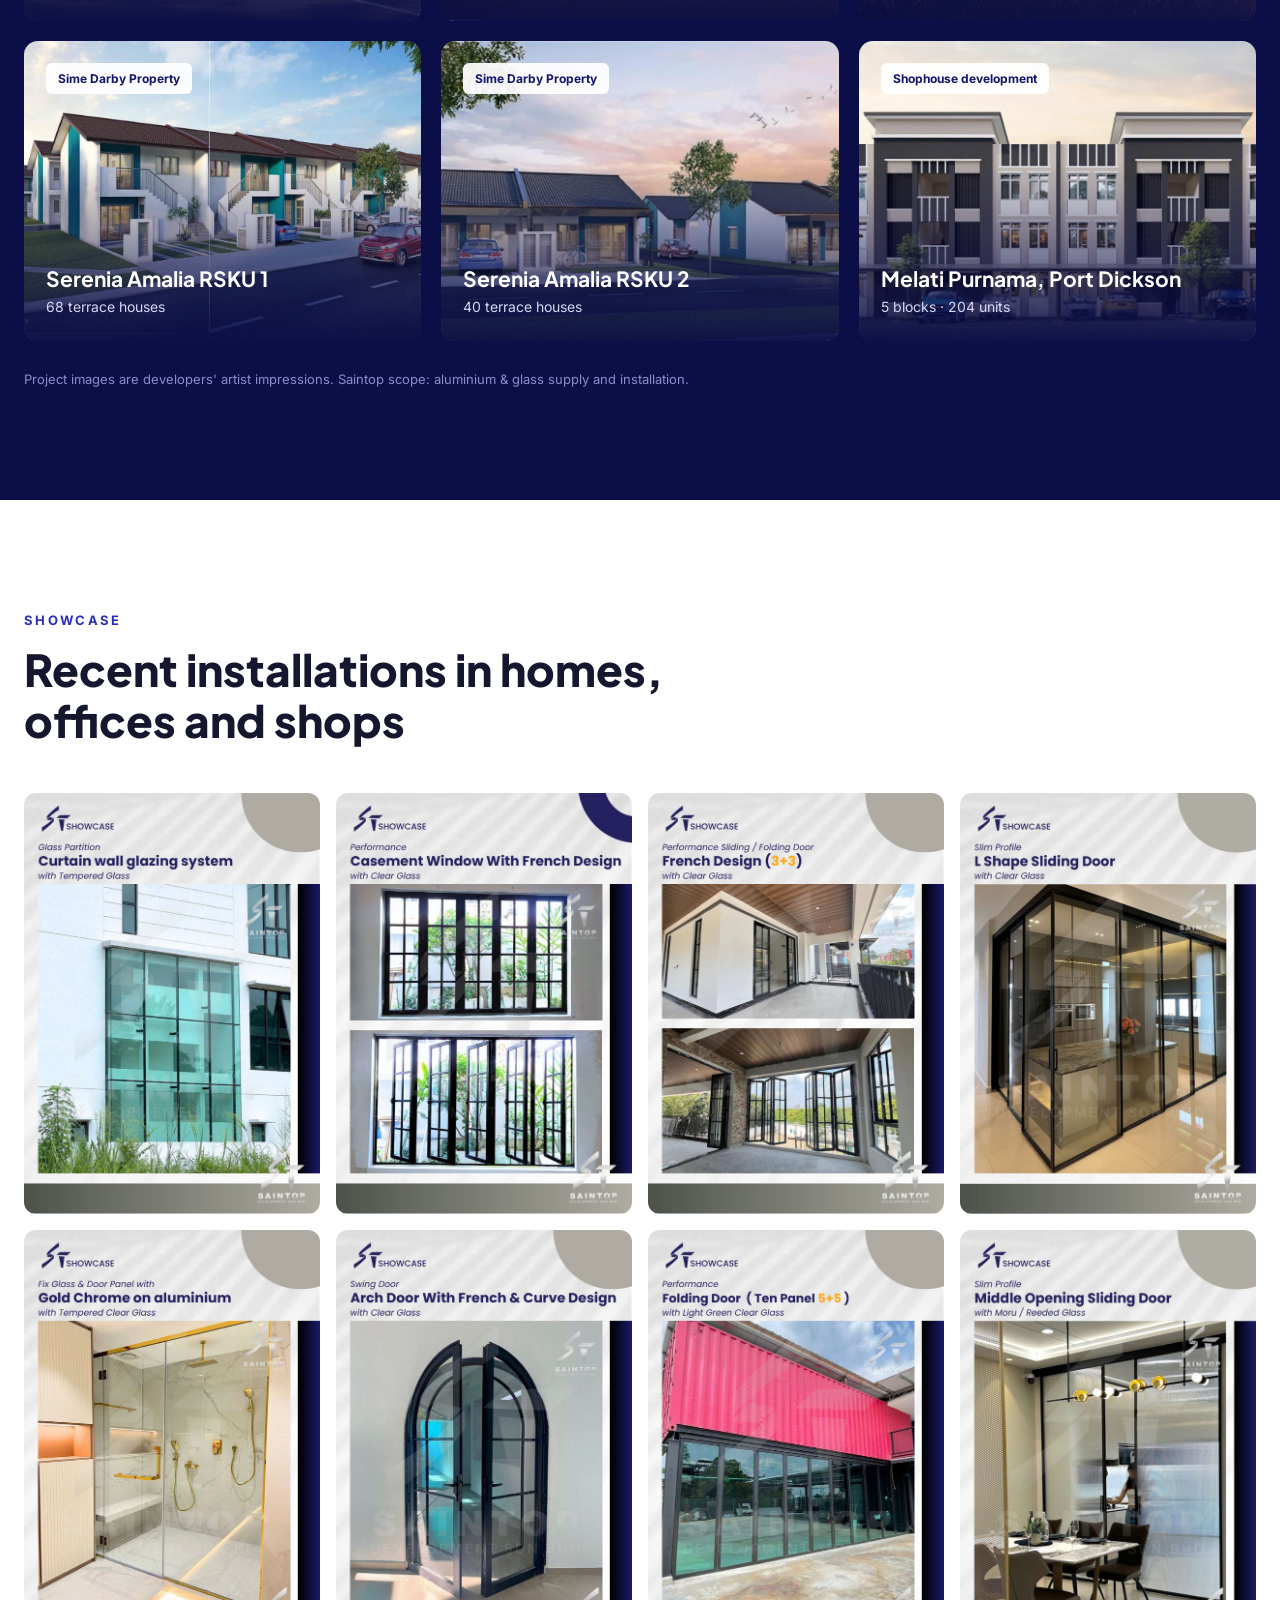
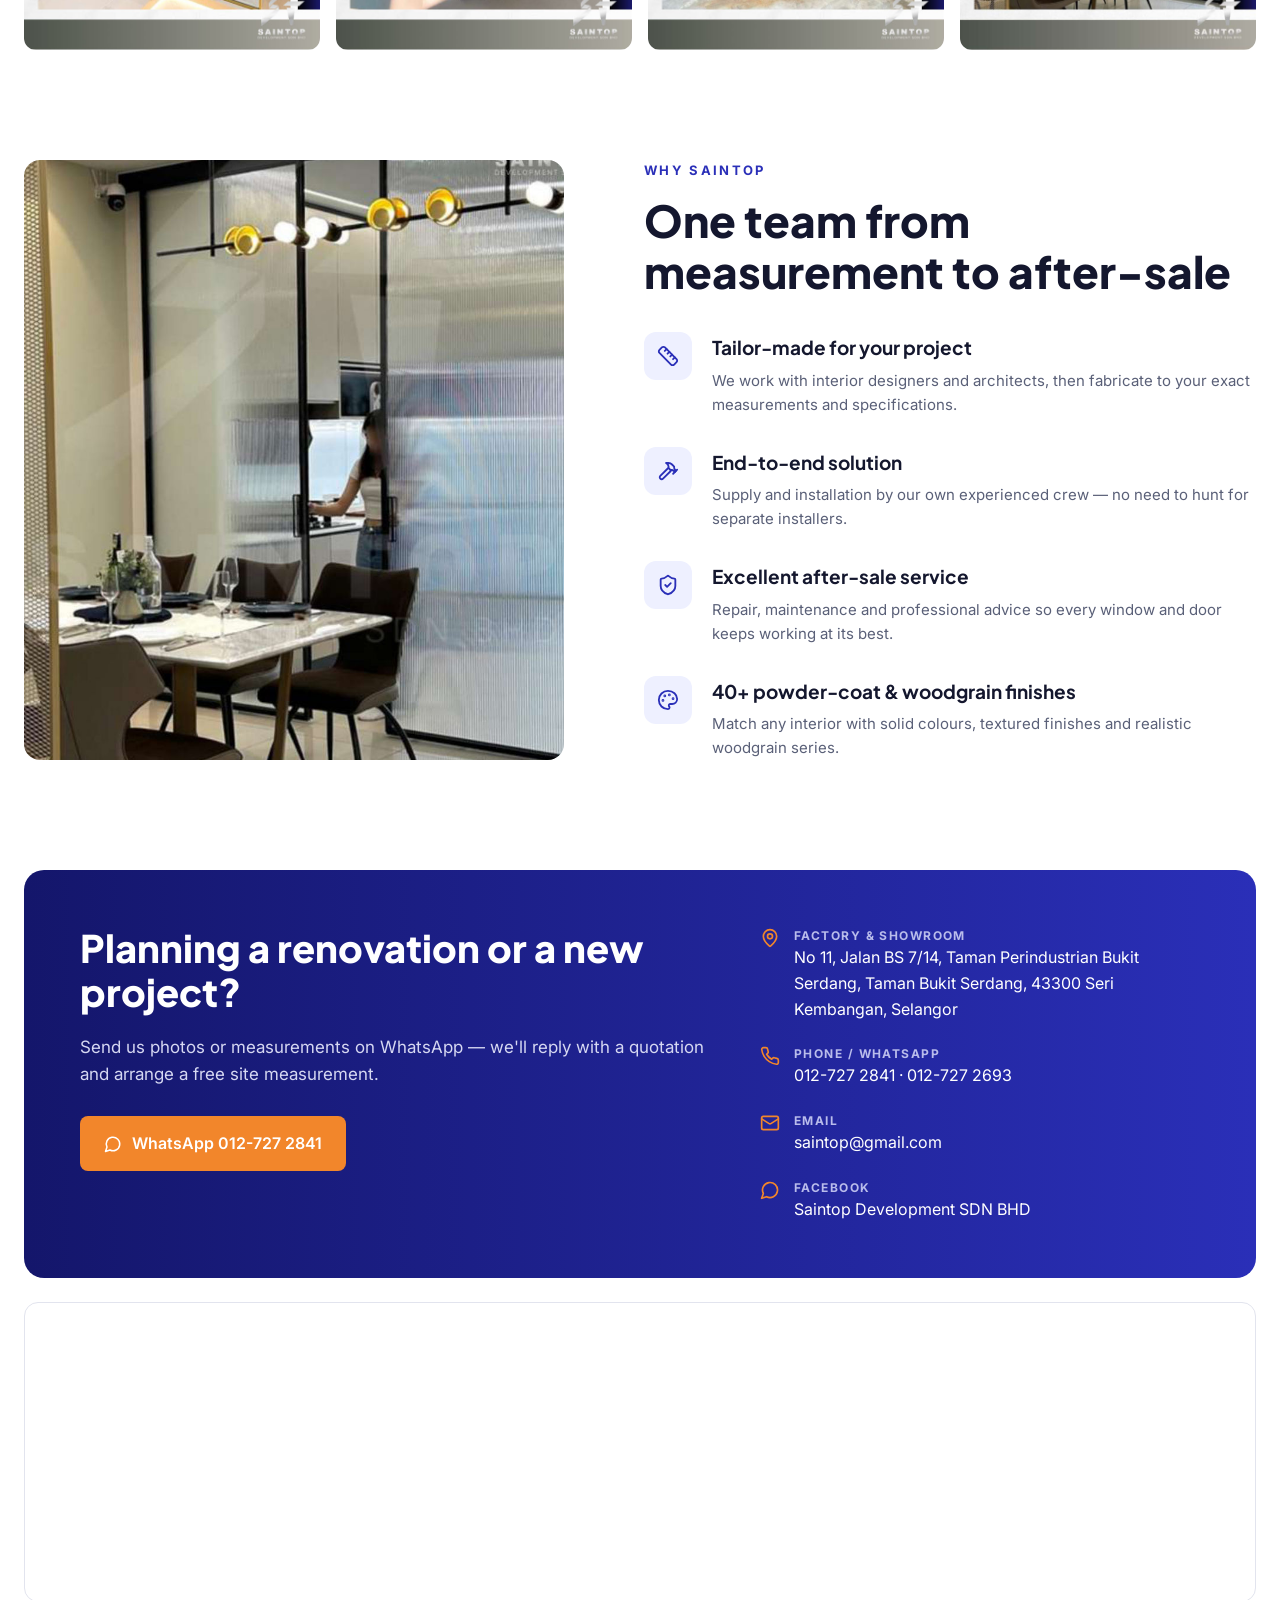
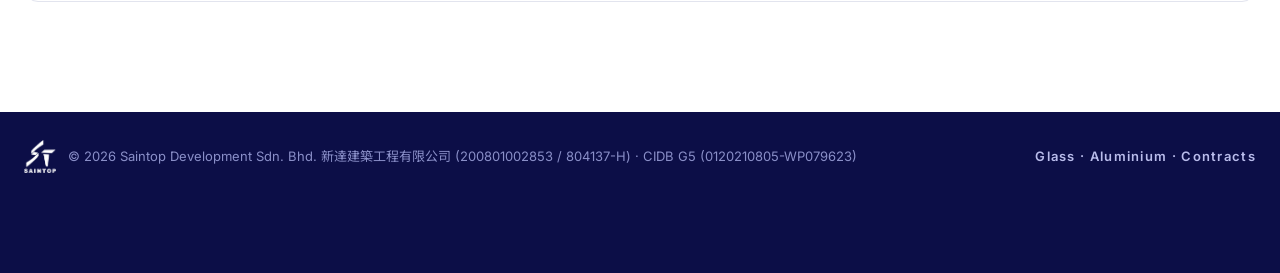
==== commit aa07a842: "White logo on dark areas; download button scrolls to catalogue downloads Co-Authored-By: Claude Opus" ====
--- a/index.html
+++ b/index.html
@@ -18,6 +18,10 @@
   html[lang="zh"] { --head: "Noto Sans SC", sans-serif; --body: "Noto Sans SC", system-ui, sans-serif; }
   * { box-sizing: border-box; }
   html { scroll-behavior: smooth; }
+  [id] { scroll-margin-top: 92px; }
+  .downloads { display: flex; flex-wrap: wrap; align-items: center; gap: 10px; margin-bottom: 32px; padding: 18px 20px; border-radius: 12px; background: var(--paper); }
+  .downloads strong { margin-right: 6px; }
+  .downloads .dl { padding: 8px 14px; font-size: 14px; background: #fff; }
   body { margin: 0; font-family: var(--body); color: var(--ink); background: #fff; line-height: 1.6; }
   a { color: inherit; text-decoration: none; }
   img { display: block; max-width: 100%; }
@@ -251,7 +255,7 @@
         <div><b>CIDB G5</b><span data-i18n="stat.reg">Registered contractor</span></div>
       </div>
     </div>
-    <div class="logo-panel"><img src="img/logo-grey.png" alt="Saintop logo"></div>
+    <div class="logo-panel"><img src="img/logo-grey-white.png" alt="Saintop logo"></div>
   </div>
 </div>
 
@@ -277,11 +281,8 @@
     <div class="catalog" id="catalog">
       <h3 data-i18n="cat.title">Full catalogue</h3>
       <p data-i18n="cat.sub">Every size, glass type and colour is made to order. Tap a picture to see the catalogue page.</p>
-      <div class="filters" role="group" aria-label="Filter products"></div>
-      <div class="grid" id="grid"></div>
-      <div class="more"><button id="more" data-i18n="cat.more">Show all products</button></div>
-      <div class="filters" id="downloads" style="margin:40px 0 0;align-items:center">
-        <strong style="margin-right:6px" data-i18n="prod.dl">Download PDF catalogues</strong>
+      <div class="downloads" id="downloads">
+        <strong data-i18n="prod.dl">Download PDF catalogues</strong>
         <a class="dl" href="catalogues/Saintop-Window.pdf" download data-i18n="f.window">Windows</a>
         <a class="dl" href="catalogues/Saintop-Sliding-Folding-Door.pdf" download data-i18n="f.sliding">Sliding & Folding</a>
         <a class="dl" href="catalogues/Saintop-Swing-Door.pdf" download data-i18n="f.swing">Swing Doors</a>
@@ -289,6 +290,9 @@
         <a class="dl" href="catalogues/Saintop-Glass-Partition.pdf" download data-i18n="f.glass">Glass & Shower</a>
         <a class="dl" href="catalogues/Saintop-Netting-Mesh.pdf" download data-i18n="f.netting">Netting & Grille</a>
       </div>
+      <div class="filters" role="group" aria-label="Filter products"></div>
+      <div class="grid" id="grid"></div>
+      <div class="more"><button id="more" data-i18n="cat.more">Show all products</button></div>
     </div>
   </div>
 </section>
@@ -358,7 +362,7 @@
 
 <footer>
   <div class="wrap">
-    <div class="fb"><img src="img/logo-grey.png" alt=""><span>© <span id="yr"></span> Saintop Development Sdn. Bhd. <span lang="zh">新達建築工程有限公司</span> (200801002853 / 804137-H) · CIDB G5 (0120210805-WP079623)</span></div>
+    <div class="fb"><img src="img/logo-grey-white.png" alt=""><span>© <span id="yr"></span> Saintop Development Sdn. Bhd. <span lang="zh">新達建築工程有限公司</span> (200801002853 / 804137-H) · CIDB G5 (0120210805-WP079623)</span></div>
     <span class="tag" data-i18n="foot.tag">Glass · Aluminium · Contracts</span>
   </div>
 </footer>
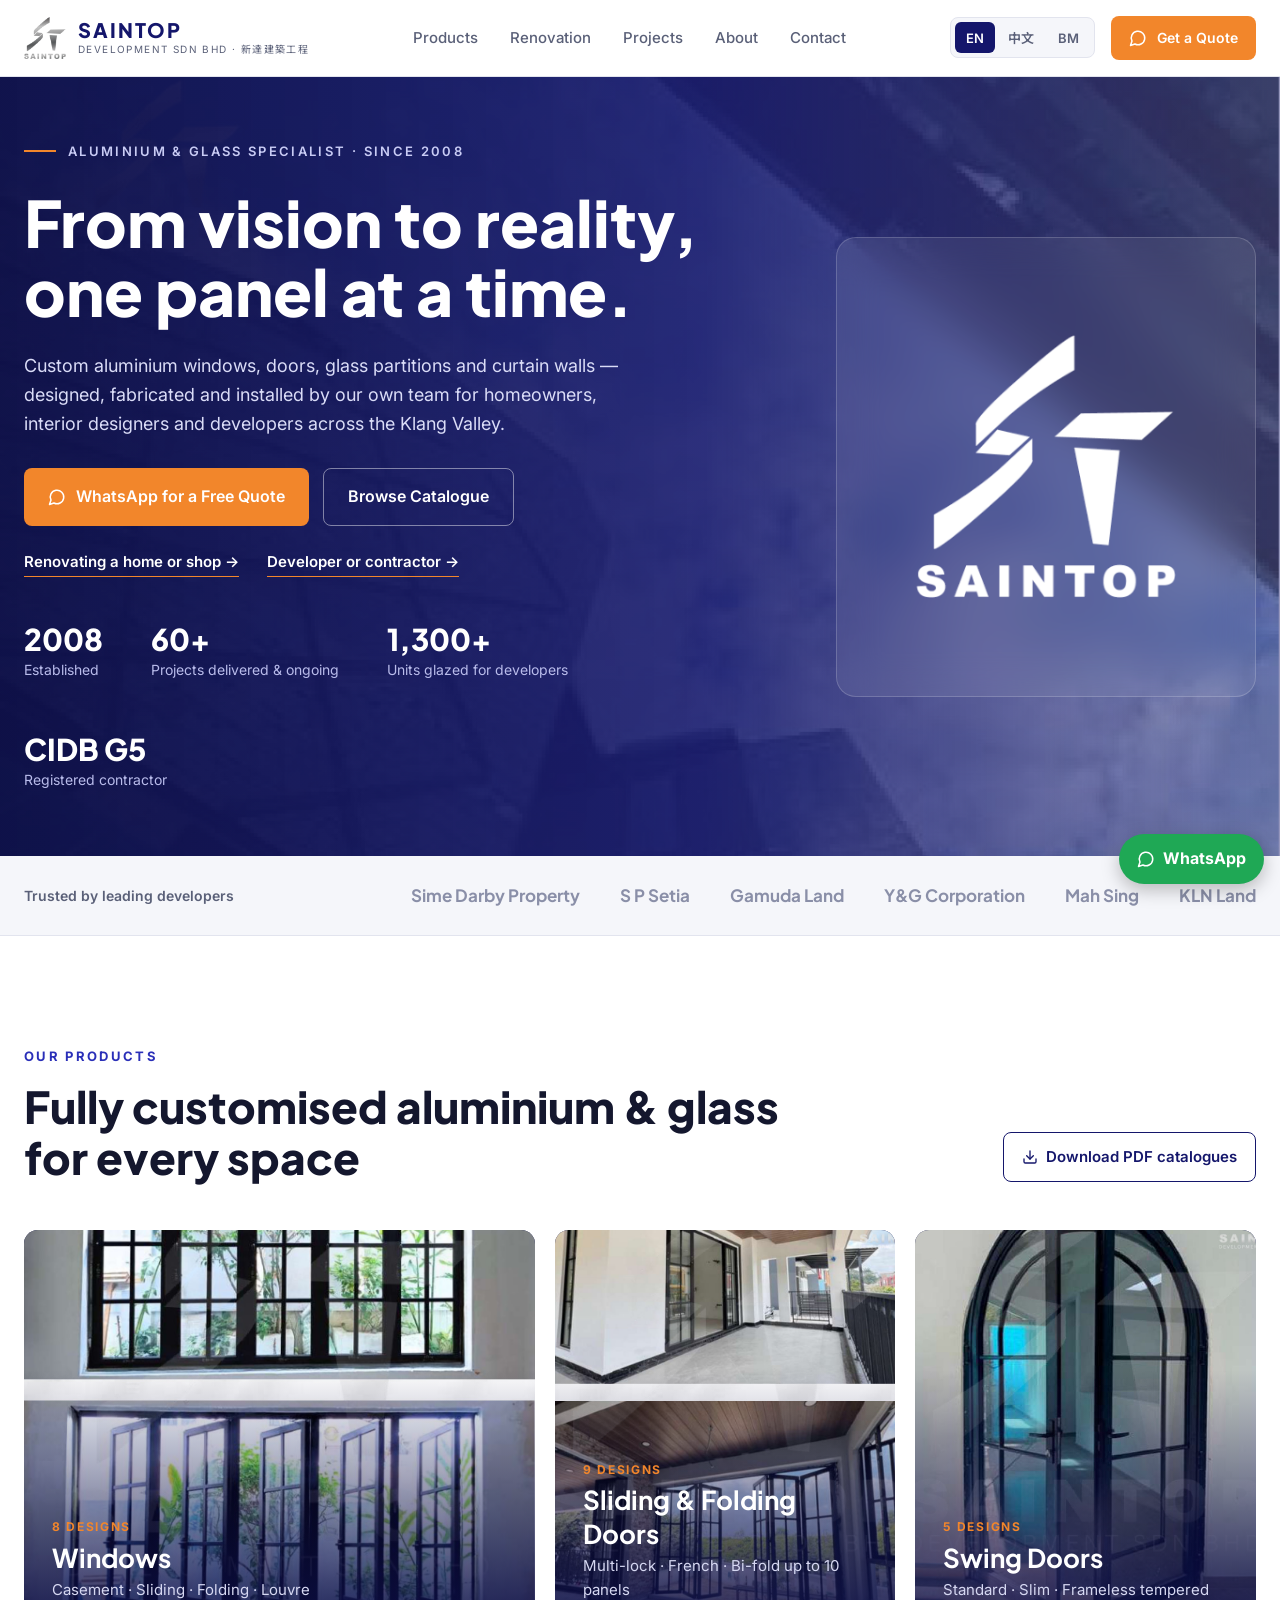
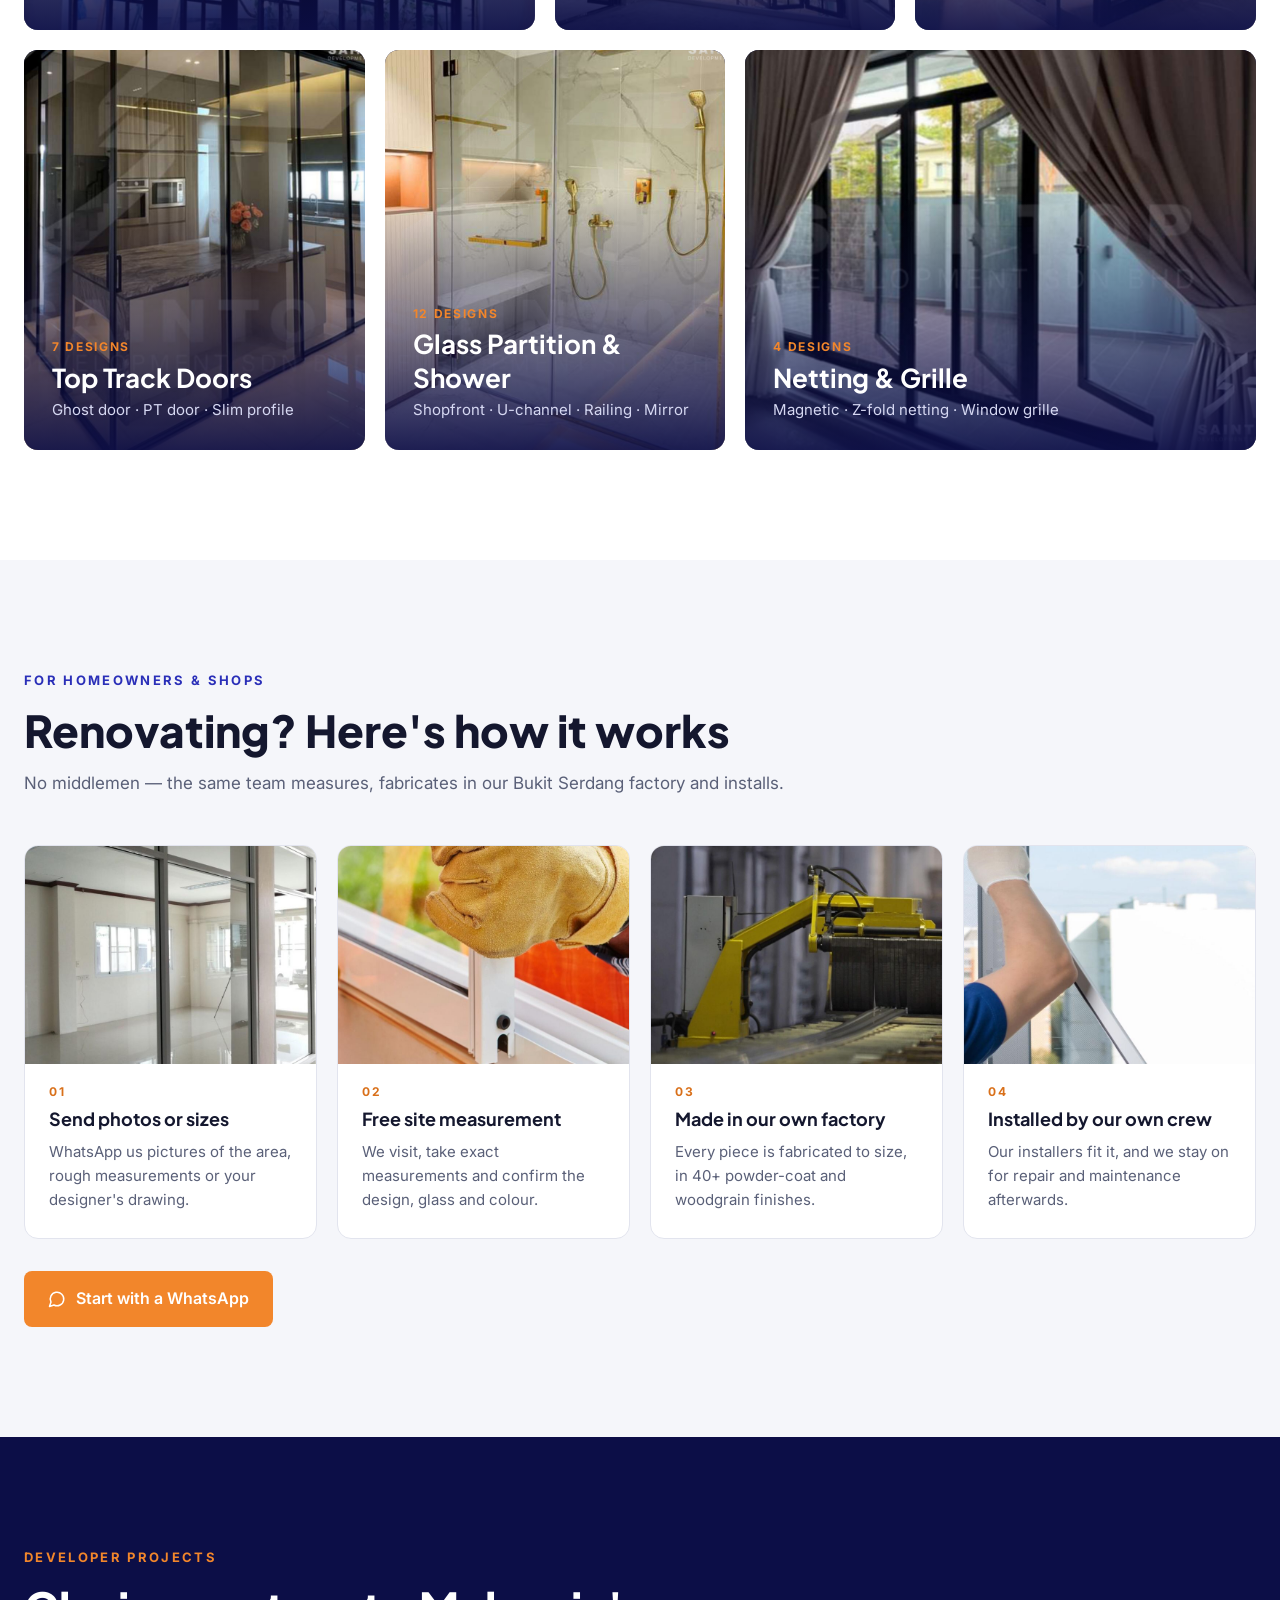
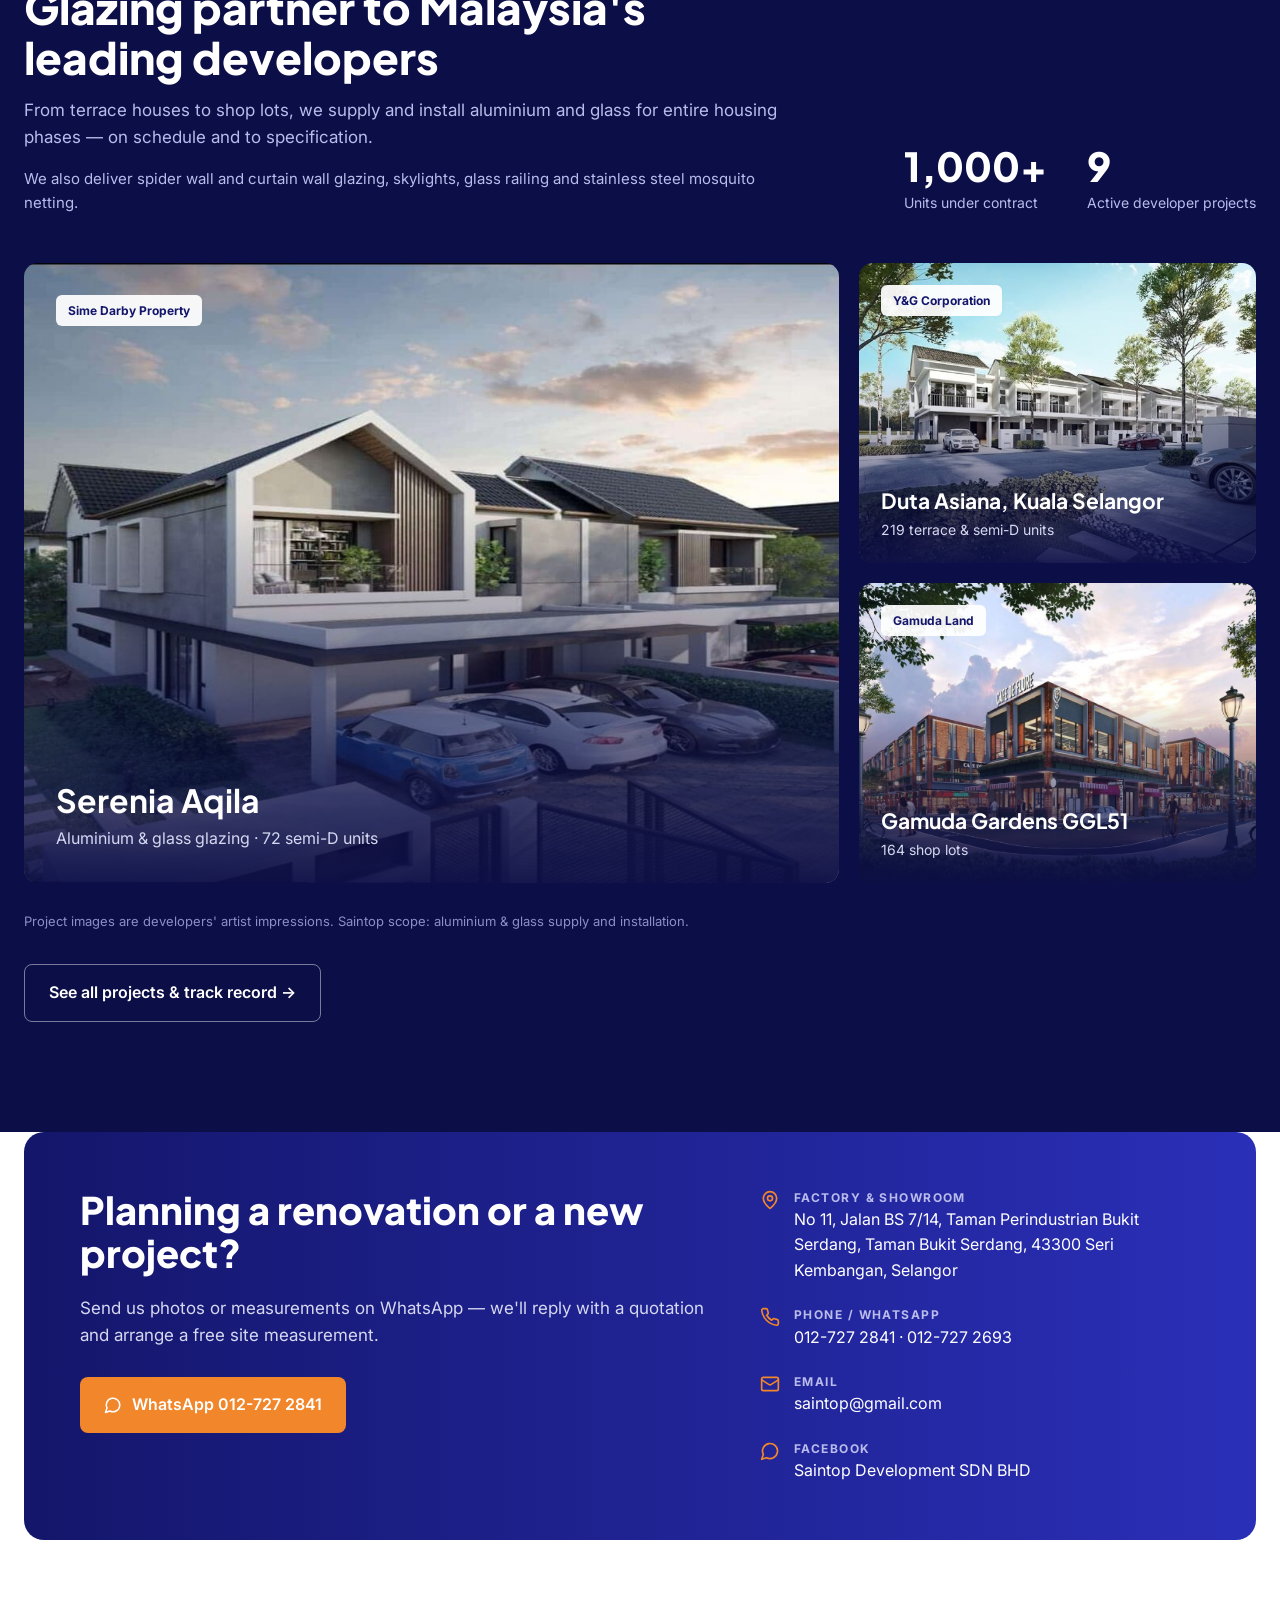
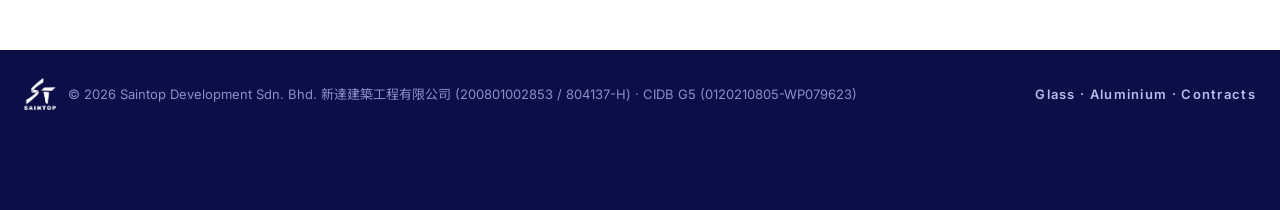
==== commit 1159926a: "Split into 6 pages; add renovation, track record and client trust content - Home, Products, Renovati" ====
--- a/index.html
+++ b/index.html
@@ -3,206 +3,22 @@
 <head>
 <meta charset="utf-8">
 <meta name="viewport" content="width=device-width, initial-scale=1">
-<title>Saintop Development Sdn. Bhd. — Aluminium & Glass Specialist</title>
-<meta name="description" content="Saintop Development — custom aluminium windows, doors, glass partitions and curtain walls since 2008. CIDB G5. Bukit Serdang, Seri Kembangan.">
+<title>Saintop Development Sdn. Bhd. — Aluminium & Glass Specialist since 2008</title>
+<meta name="description" content="Custom aluminium windows, doors, glass partitions and curtain walls since 2008. Supply and installation for homeowners, shops and developers. CIDB G5, Bukit Serdang, Seri Kembangan.">
+<meta property="og:type" content="website">
+<meta property="og:title" content="Saintop Development Sdn. Bhd. — Aluminium & Glass Specialist since 2008">
+<meta property="og:description" content="Custom aluminium windows, doors, glass partitions and curtain walls since 2008. Supply and installation for homeowners, shops and developers. CIDB G5, Bukit Serdang, Seri Kembangan.">
+<!-- shortcut: no og:image, it needs an absolute URL; add one once the site has a domain -->
 <link rel="icon" href="img/logo-grey.png">
 <link rel="preconnect" href="https://fonts.googleapis.com">
 <link rel="preconnect" href="https://fonts.gstatic.com" crossorigin>
 <link href="https://fonts.googleapis.com/css2?family=Inter:wght@400;500;600;700&family=Plus+Jakarta+Sans:wght@700;800&family=Noto+Sans+SC:wght@400;500;700;800&display=swap" rel="stylesheet">
-<style>
-  :root {
-    --navy: #14166B; --navy-deep: #0C0E47; --brand: #2A2FB8; --accent: #F2862B; --accent-dark: #D9701A;
-    --ink: #14172E; --muted: #5A6078; --line: #E2E4EE; --paper: #F5F6FA; --soft: #B9BCEB;
-    --head: "Plus Jakarta Sans", "Noto Sans SC", sans-serif; --body: "Inter", "Noto Sans SC", system-ui, sans-serif;
-  }
-  html[lang="zh"] { --head: "Noto Sans SC", sans-serif; --body: "Noto Sans SC", system-ui, sans-serif; }
-  * { box-sizing: border-box; }
-  html { scroll-behavior: smooth; }
-  [id] { scroll-margin-top: 92px; }
-  .downloads { display: flex; flex-wrap: wrap; align-items: center; gap: 10px; margin-bottom: 32px; padding: 18px 20px; border-radius: 12px; background: var(--paper); }
-  .downloads strong { margin-right: 6px; }
-  .downloads .dl { padding: 8px 14px; font-size: 14px; background: #fff; }
-  body { margin: 0; font-family: var(--body); color: var(--ink); background: #fff; line-height: 1.6; }
-  a { color: inherit; text-decoration: none; }
-  img { display: block; max-width: 100%; }
-  .wrap { max-width: 1280px; margin: 0 auto; padding: 0 24px; }
-  h1, h2, h3 { font-family: var(--head); margin: 0; }
-  .kicker { font-size: 13px; font-weight: 700; letter-spacing: .18em; text-transform: uppercase; color: var(--brand); margin: 0 0 14px; }
-  .title { font-size: clamp(30px, 4vw, 44px); font-weight: 800; line-height: 1.15; }
-  .btn { display: inline-flex; align-items: center; gap: 10px; padding: 15px 24px; border-radius: 8px; font-weight: 600; font-size: 16px; border: 0; cursor: pointer; transition: background .2s; }
-  .btn svg { width: 18px; height: 18px; flex: none; }
-  .btn-accent { background: var(--accent); color: #fff; }
-  .btn-accent:hover { background: var(--accent-dark); }
-  .btn-line { border: 1.5px solid rgba(255,255,255,.45); color: #fff; }
-  .btn-line:hover { background: rgba(255,255,255,.1); }
-
-  /* nav */
-  header { position: sticky; top: 0; z-index: 20; background: #fff; border-bottom: 1px solid var(--line); }
-  header .wrap { display: flex; align-items: center; justify-content: space-between; height: 76px; gap: 24px; }
-  .brand { display: flex; align-items: center; gap: 12px; }
-  .brand img { width: 42px; height: auto; }
-  .brand b { display: block; font-family: "Plus Jakarta Sans", sans-serif; font-weight: 800; font-size: 20px; letter-spacing: .1em; color: var(--navy); line-height: 1.1; }
-  .brand small { display: block; font-size: 10px; letter-spacing: .14em; color: var(--muted); }
-  nav.links { display: flex; gap: 32px; }
-  nav.links a { font-size: 15px; font-weight: 500; color: var(--muted); }
-  nav.links a:hover { color: var(--navy); }
-  .actions { display: flex; align-items: center; gap: 16px; }
-  .lang { display: flex; gap: 2px; padding: 4px; border-radius: 8px; background: var(--paper); border: 1px solid var(--line); }
-  .lang button { border: 0; background: none; padding: 6px 11px; border-radius: 6px; font: 600 13px var(--body); color: var(--muted); cursor: pointer; }
-  .lang button[aria-pressed="true"] { background: var(--navy); color: #fff; }
-  .actions .btn { padding: 11px 18px; font-size: 14px; }
-
-  /* hero */
-  .hero { color: #fff; background: linear-gradient(90deg, rgba(12,14,71,.96) 0%, rgba(20,22,107,.88) 55%, rgba(20,22,107,.45) 100%), url(img/hero.jpg) center/cover; }
-  .hero .wrap { display: flex; align-items: center; justify-content: space-between; gap: 48px; min-height: 680px; padding-top: 64px; padding-bottom: 64px; }
-  .hero-copy { max-width: 700px; }
-  .eyebrow { display: flex; align-items: center; gap: 12px; font-size: 13px; font-weight: 600; letter-spacing: .18em; color: #C9CCF5; margin: 0 0 26px; }
-  .eyebrow::before { content: ""; width: 32px; height: 2px; background: var(--accent); }
-  .hero h1 { font-size: clamp(38px, 5.4vw, 64px); font-weight: 800; line-height: 1.08; white-space: pre-line; }
-  .hero p.sub { font-size: 18px; color: #DADCF7; max-width: 600px; margin: 26px 0 30px; }
-  .hero .ctas { display: flex; flex-wrap: wrap; gap: 14px; }
-  .stats { display: flex; flex-wrap: wrap; gap: 48px; margin-top: 44px; }
-  .stats b { display: block; font-family: "Plus Jakarta Sans", sans-serif; font-size: 30px; font-weight: 800; line-height: 1.2; }
-  .stats span { font-size: 14px; color: var(--soft); }
-  .logo-panel { flex: none; width: 420px; height: 460px; border-radius: 20px; background: rgba(255,255,255,.08); border: 1px solid rgba(255,255,255,.18); backdrop-filter: blur(20px); display: grid; place-items: center; }
-  .logo-panel img { width: 260px; }
-
-  /* trust */
-  .trust { background: var(--paper); border-bottom: 1px solid var(--line); }
-  .trust .wrap { display: flex; align-items: center; justify-content: space-between; gap: 24px 40px; flex-wrap: wrap; padding-top: 26px; padding-bottom: 26px; }
-  .trust p { margin: 0; font-size: 14px; font-weight: 600; color: var(--muted); }
-  .trust ul { list-style: none; margin: 0; padding: 0; display: flex; flex-wrap: wrap; gap: 14px 40px; }
-  .trust li { font-family: "Plus Jakarta Sans", sans-serif; font-weight: 700; font-size: 17px; color: #8A8FA8; }
-
-  section { padding: 110px 0; }
-  .section-head { display: flex; align-items: flex-end; justify-content: space-between; gap: 32px; flex-wrap: wrap; margin-bottom: 48px; }
-  .section-head > div { max-width: 760px; }
-
-  /* product tiles */
-  .dl { display: inline-flex; align-items: center; gap: 8px; padding: 12px 18px; border-radius: 8px; border: 1.5px solid var(--navy); color: var(--navy); font-weight: 600; font-size: 15px; }
-  .dl:hover { background: var(--navy); color: #fff; }
-  .dl svg { width: 16px; height: 16px; }
-  .tiles { display: grid; grid-template-columns: 1.5fr 1fr 1fr; gap: 20px; }
-  .tiles.row2 { grid-template-columns: 1fr 1fr 1.5fr; margin-top: 20px; }
-  .t { position: relative; height: 400px; border-radius: 14px; overflow: hidden; display: flex; flex-direction: column; justify-content: flex-end; padding: 28px; color: #fff; text-align: left; border: 0; cursor: pointer; font: inherit; background: var(--navy-deep); }
-  .t img { position: absolute; inset: 0; width: 100%; height: 100%; object-fit: cover; transition: transform .4s; }
-  .t::after { content: ""; position: absolute; inset: 0; background: linear-gradient(180deg, rgba(12,14,71,0) 35%, rgba(12,14,71,.92) 100%); }
-  .t > *:not(img) { position: relative; z-index: 1; }
-  .t:hover img { transform: scale(1.04); }
-  .t .count { font-size: 12px; font-weight: 700; letter-spacing: .14em; color: var(--accent); text-transform: uppercase; }
-  .t h3 { font-size: 26px; font-weight: 700; line-height: 1.3; margin: 4px 0 4px; }
-  .t span.d { font-size: 15px; color: #D6D8F2; }
-
-  /* full catalogue */
-  .catalog { margin-top: 80px; padding-top: 56px; border-top: 1px solid var(--line); }
-  .catalog h3 { font-size: 26px; font-weight: 800; }
-  .catalog p { color: var(--muted); margin: 6px 0 24px; }
-  .filters { display: flex; flex-wrap: wrap; gap: 8px; margin-bottom: 28px; }
-  .filters button { border: 1px solid var(--line); background: #fff; padding: 8px 16px; border-radius: 999px; cursor: pointer; font: 500 15px var(--body); color: var(--ink); }
-  .filters button[aria-pressed="true"] { background: var(--navy); border-color: var(--navy); color: #fff; }
-  .grid { display: grid; grid-template-columns: repeat(auto-fill, minmax(220px, 1fr)); gap: 20px; }
-  .card { border: 1px solid var(--line); border-radius: 12px; overflow: hidden; display: flex; flex-direction: column; background: #fff; }
-  .card[hidden] { display: none; }
-  .card .shot { aspect-ratio: 419 / 595; background: var(--paper); }
-  .card .shot img { width: 100%; height: 100%; object-fit: cover; }
-  .card .b { padding: 14px 16px 16px; flex: 1; display: flex; flex-direction: column; }
-  .card h4 { margin: 0; font-size: 16px; line-height: 1.35; }
-  .card .zh { color: var(--muted); font-size: 14px; margin: 2px 0 14px; flex: 1; font-family: "Noto Sans SC", var(--body); }
-  .card a.enq { text-align: center; padding: 9px; border-radius: 8px; border: 1px solid var(--line); color: var(--navy); font-weight: 600; font-size: 14px; background: var(--paper); }
-  .card a.enq:hover { background: var(--navy); color: #fff; }
-  .more { margin-top: 24px; text-align: center; }
-  .more button { border: 1.5px solid var(--navy); background: #fff; color: var(--navy); padding: 12px 22px; border-radius: 8px; font: 600 15px var(--body); cursor: pointer; }
-
-  /* projects */
-  .projects { background: var(--navy-deep); color: #fff; }
-  .projects .kicker { color: var(--accent); }
-  .projects .lead { color: var(--soft); font-size: 17px; margin: 14px 0 0; }
-  .nums { display: flex; gap: 40px; }
-  .nums b { display: block; font-family: "Plus Jakarta Sans", sans-serif; font-size: 40px; font-weight: 800; line-height: 1.2; }
-  .nums span { font-size: 14px; color: var(--soft); }
-  .pgrid { display: grid; grid-template-columns: repeat(3, 1fr); gap: 20px; }
-  .p { position: relative; min-height: 300px; border-radius: 14px; overflow: hidden; display: flex; flex-direction: column; justify-content: space-between; padding: 22px; }
-  .p img { position: absolute; inset: 0; width: 100%; height: 100%; object-fit: cover; }
-  .p::after { content: ""; position: absolute; inset: 0; background: linear-gradient(180deg, rgba(12,14,71,0) 40%, rgba(12,14,71,.94) 100%); }
-  .p > *:not(img) { position: relative; z-index: 1; }
-  .p .dev { align-self: flex-start; background: rgba(255,255,255,.93); color: var(--navy); font-size: 12px; font-weight: 700; padding: 6px 12px; border-radius: 6px; }
-  .p h3 { font-size: 21px; font-weight: 700; line-height: 1.3; }
-  .p .scope { font-size: 14px; color: #D6D8F2; margin: 4px 0 0; }
-  .p.feature { grid-column: span 2; grid-row: span 2; min-height: 560px; padding: 32px; }
-  .p.feature h3 { font-size: 32px; }
-  .p.feature .scope { font-size: 16px; }
-  .note { margin: 28px 0 0; font-size: 13px; color: #8A8FC8; }
-
-  /* showcase */
-  .gallery { display: grid; grid-template-columns: repeat(4, 1fr); gap: 16px; }
-  .gallery a { aspect-ratio: 419 / 595; border-radius: 12px; overflow: hidden; background: var(--paper); }
-  .gallery img { width: 100%; height: 100%; object-fit: cover; transition: transform .4s; }
-  .gallery a:hover img { transform: scale(1.04); }
-
-  /* why */
-  .why .wrap { display: grid; grid-template-columns: 540px 1fr; gap: 80px; align-items: center; }
-  .why .photo { border-radius: 16px; overflow: hidden; height: 600px; }
-  .why .photo img { width: 100%; height: 100%; object-fit: cover; }
-  .items { display: grid; gap: 30px; margin-top: 36px; }
-  .item { display: flex; gap: 20px; }
-  .item .ic { flex: none; width: 48px; height: 48px; border-radius: 12px; background: #EEF0FF; display: grid; place-items: center; color: var(--brand); }
-  .item .ic svg { width: 22px; height: 22px; }
-  .item h3 { font-size: 19px; font-weight: 700; }
-  .item p { margin: 6px 0 0; color: var(--muted); font-size: 15px; }
-
-  /* contact */
-  .contact { padding-top: 0; }
-  .panel { border-radius: 20px; padding: 56px; display: grid; grid-template-columns: 1fr 440px; gap: 56px; color: #fff; background: linear-gradient(90deg, var(--navy), var(--brand)); }
-  .panel h2 { font-size: clamp(28px, 3.4vw, 38px); font-weight: 800; line-height: 1.15; }
-  .panel p { color: #D6D8F2; font-size: 17px; margin: 20px 0 28px; }
-  .details { display: grid; gap: 22px; align-content: center; }
-  .detail { display: flex; gap: 14px; }
-  .detail svg { flex: none; width: 20px; height: 20px; color: var(--accent); margin-top: 2px; }
-  .detail small { display: block; font-size: 12px; font-weight: 700; letter-spacing: .12em; color: var(--soft); text-transform: uppercase; }
-  .detail span, .detail a { font-size: 16px; }
-  .map { margin-top: 24px; border-radius: 14px; overflow: hidden; height: 300px; border: 1px solid var(--line); }
-  .map iframe { width: 100%; height: 100%; border: 0; }
-
-  footer { background: var(--navy-deep); color: #8A8FC8; font-size: 13px; padding-bottom: 72px; }
-  footer .wrap { display: flex; align-items: center; justify-content: space-between; gap: 16px; flex-wrap: wrap; padding-top: 28px; padding-bottom: 28px; }
-  footer .fb { display: flex; align-items: center; gap: 12px; }
-  footer img { width: 32px; }
-  footer .tag { color: var(--soft); font-weight: 600; letter-spacing: .1em; }
-  .fab { position: fixed; right: 16px; bottom: 16px; z-index: 30; display: inline-flex; align-items: center; gap: 8px; background: #1fa855; color: #fff; border-radius: 999px; padding: 12px 18px; font-weight: 700; box-shadow: 0 6px 18px rgba(0,0,0,.25); }
-  .fab svg { width: 18px; height: 18px; }
-
-  @media (max-width: 1100px) {
-    nav.links { display: none; }
-    .logo-panel { width: 300px; height: 340px; }
-    .logo-panel img { width: 190px; }
-    .why .wrap { grid-template-columns: 1fr; gap: 40px; }
-    .why .photo { height: 380px; }
-    .panel { grid-template-columns: 1fr; }
-  }
-  @media (max-width: 760px) {
-    header .wrap { height: 64px; }
-    .brand small, .actions .btn { display: none; }
-    .brand img { width: 34px; }
-    .hero .wrap { flex-direction: column-reverse; align-items: flex-start; min-height: 0; gap: 28px; padding-top: 40px; padding-bottom: 56px; }
-    .logo-panel { width: 150px; height: 160px; border-radius: 14px; }
-    .logo-panel img { width: 100px; }
-    .stats { gap: 28px; }
-    section { padding: 72px 0; }
-    .tiles, .tiles.row2 { grid-template-columns: 1fr 1fr; }
-    .tiles .t:nth-child(3) { grid-column: span 2; }
-    .t { height: 240px; padding: 16px; }
-    .t h3 { font-size: 18px; }
-    .t span.d { display: none; }
-    .pgrid { grid-template-columns: 1fr; }
-    .p.feature { grid-column: auto; grid-row: auto; min-height: 380px; padding: 22px; }
-    .p.feature h3 { font-size: 24px; }
-    .gallery { grid-template-columns: 1fr 1fr; }
-    .grid { grid-template-columns: 1fr 1fr; gap: 12px; }
-    .card .b { padding: 10px 12px 12px; }
-    .card h4 { font-size: 14px; }
-    .panel { padding: 32px 22px; }
-  }
-</style>
+<link rel="stylesheet" href="style.css">
+<script type="application/ld+json">
+{"@context":"https://schema.org","@type":"HomeAndConstructionBusiness","name":"Saintop Development Sdn. Bhd.","alternateName":"新達建築工程有限公司","foundingDate":"2008","telephone":"+60127272841","email":"saintop@gmail.com","areaServed":"Klang Valley",
+ "address":{"@type":"PostalAddress","streetAddress":"No 11, Jalan BS 7/14, Taman Perindustrian Bukit Serdang","addressLocality":"Seri Kembangan","postalCode":"43300","addressRegion":"Selangor","addressCountry":"MY"},
+ "sameAs":["https://www.facebook.com/p/Saintop-Development-SDN-BHD-100090560094258/"]}
+</script>
 </head>
 <body>
 
@@ -220,13 +36,13 @@
 
 <header>
   <div class="wrap">
-    <a class="brand" href="#top"><img src="img/logo-grey.png" alt="Saintop logo"><span><b>SAINTOP</b><small>DEVELOPMENT SDN BHD · <span lang="zh">新達建築工程</span></small></span></a>
+    <a class="brand" href="index.html"><img src="img/logo-grey.png" alt="Saintop logo"><span><b>SAINTOP</b><small>DEVELOPMENT SDN BHD · <span lang="zh">新達建築工程</span></small></span></a>
     <nav class="links">
-      <a href="#products" data-i18n="nav.products">Products</a>
-      <a href="#projects" data-i18n="nav.projects">Projects</a>
-      <a href="#showcase" data-i18n="nav.showcase">Showcase</a>
-      <a href="#about" data-i18n="nav.about">About</a>
-      <a href="#contact" data-i18n="nav.contact">Contact</a>
+      <a href="products.html" data-i18n="nav.products">Products</a>
+      <a href="renovation.html" data-i18n="nav.renovation">Renovation</a>
+      <a href="projects.html" data-i18n="nav.projects">Projects</a>
+      <a href="about.html" data-i18n="nav.about">About</a>
+      <a href="contact.html" data-i18n="nav.contact">Contact</a>
     </nav>
     <div class="actions">
       <div class="lang" role="group" aria-label="Language">
@@ -247,11 +63,16 @@
       <p class="sub" data-i18n="hero.sub">Custom aluminium windows, doors, glass partitions and curtain walls — designed, fabricated and installed by our own team for homeowners, interior designers and developers across the Klang Valley.</p>
       <div class="ctas">
         <a class="btn btn-accent wa" href="#" target="_blank" rel="noopener"><svg><use href="#i-chat"/></svg><span data-i18n="hero.cta1">WhatsApp for a Free Quote</span></a>
-        <a class="btn btn-line" href="#products" data-i18n="hero.cta2">Browse Catalogue</a>
+        <a class="btn btn-line" href="products.html" data-i18n="hero.cta2">Browse Catalogue</a>
+      </div>
+      <div class="paths">
+        <a href="renovation.html" data-i18n="hero.pathR">Renovating a home or shop →</a>
+        <a href="projects.html" data-i18n="hero.pathP">Developer or contractor →</a>
       </div>
       <div class="stats">
         <div><b>2008</b><span data-i18n="stat.est">Established</span></div>
-        <div><b data-i18n="stat.yrs">20+ yrs</b><span data-i18n="stat.exp">Specialist experience</span></div>
+        <div><b id="s-proj"></b><span data-i18n="stat.proj">Projects delivered & ongoing</span></div>
+        <div><b id="s-units"></b><span data-i18n="stat.units">Units glazed for developers</span></div>
         <div><b>CIDB G5</b><span data-i18n="stat.reg">Registered contractor</span></div>
       </div>
     </div>
@@ -273,27 +94,27 @@
         <p class="kicker" data-i18n="prod.kicker">Our Products</p>
         <h2 class="title" data-i18n="prod.title">Fully customised aluminium & glass for every space</h2>
       </div>
-      <a class="dl" href="#downloads"><svg><use href="#i-dl"/></svg><span data-i18n="prod.dl">Download PDF catalogues</span></a>
+      <a class="dl" href="products.html#downloads"><svg><use href="#i-dl"/></svg><span data-i18n="prod.dl">Download PDF catalogues</span></a>
     </div>
     <div class="tiles" id="tiles1"></div>
     <div class="tiles row2" id="tiles2"></div>
+  </div>
+</section>
 
-    <div class="catalog" id="catalog">
-      <h3 data-i18n="cat.title">Full catalogue</h3>
-      <p data-i18n="cat.sub">Every size, glass type and colour is made to order. Tap a picture to see the catalogue page.</p>
-      <div class="downloads" id="downloads">
-        <strong data-i18n="prod.dl">Download PDF catalogues</strong>
-        <a class="dl" href="catalogues/Saintop-Window.pdf" download data-i18n="f.window">Windows</a>
-        <a class="dl" href="catalogues/Saintop-Sliding-Folding-Door.pdf" download data-i18n="f.sliding">Sliding & Folding</a>
-        <a class="dl" href="catalogues/Saintop-Swing-Door.pdf" download data-i18n="f.swing">Swing Doors</a>
-        <a class="dl" href="catalogues/Saintop-Top-Track.pdf" download data-i18n="f.toptrack">Top Track</a>
-        <a class="dl" href="catalogues/Saintop-Glass-Partition.pdf" download data-i18n="f.glass">Glass & Shower</a>
-        <a class="dl" href="catalogues/Saintop-Netting-Mesh.pdf" download data-i18n="f.netting">Netting & Grille</a>
-      </div>
-      <div class="filters" role="group" aria-label="Filter products"></div>
-      <div class="grid" id="grid"></div>
-      <div class="more"><button id="more" data-i18n="cat.more">Show all products</button></div>
+<section class="ren" id="renovate">
+  <div class="wrap">
+    <div class="section-head"><div>
+      <p class="kicker" data-i18n="ren.kicker">For Homeowners & Shops</p>
+      <h2 class="title" data-i18n="ren.title">Renovating? Here's how it works</h2>
+      <p class="lead" data-i18n="ren.lead">No middlemen — the same team measures, fabricates in our Bukit Serdang factory and installs.</p>
+    </div></div>
+    <div class="steps">
+      <div class="step"><img src="img/steps/step-1.jpg" alt="" loading="lazy"><small>01</small><h3 data-i18n="ren.1t"></h3><p data-i18n="ren.1d"></p></div>
+      <div class="step"><img src="img/steps/step-2.jpg" alt="" loading="lazy"><small>02</small><h3 data-i18n="ren.2t"></h3><p data-i18n="ren.2d"></p></div>
+      <div class="step"><img src="img/steps/step-3.jpg" alt="" loading="lazy"><small>03</small><h3 data-i18n="ren.3t"></h3><p data-i18n="ren.3d"></p></div>
+      <div class="step"><img src="img/steps/step-4.jpg" alt="" loading="lazy"><small>04</small><h3 data-i18n="ren.4t"></h3><p data-i18n="ren.4d"></p></div>
     </div>
+    <a class="btn btn-accent wa" href="#" target="_blank" rel="noopener"><svg><use href="#i-chat"/></svg><span data-i18n="ren.cta">Start with a WhatsApp</span></a>
   </div>
 </section>
 
@@ -304,40 +125,16 @@
         <p class="kicker" data-i18n="proj.kicker">Developer Projects</p>
         <h2 class="title" data-i18n="proj.title">Glazing partner to Malaysia's leading developers</h2>
         <p class="lead" data-i18n="proj.lead">From terrace houses to shop lots, we supply and install aluminium and glass for entire housing phases — on schedule and to specification.</p>
+        <p class="range" data-i18n="proj.range"></p>
       </div>
       <div class="nums">
-        <div><b>1,000+</b><span data-i18n="proj.units">Units under contract</span></div>
-        <div><b>9</b><span data-i18n="proj.active">Active developer projects</span></div>
+        <div><b id="n-units"></b><span data-i18n="proj.units">Units under contract</span></div>
+        <div><b id="n-active"></b><span data-i18n="proj.active">Active developer projects</span></div>
       </div>
     </div>
-    <div class="pgrid" id="pgrid"></div>
+    <div class="pgrid" id="pgrid" data-limit="3"></div>
     <p class="note" data-i18n="proj.note">Project images are developers' artist impressions. Saintop scope: aluminium & glass supply and installation.</p>
-  </div>
-</section>
-
-<section id="showcase">
-  <div class="wrap">
-    <div class="section-head"><div>
-      <p class="kicker" data-i18n="show.kicker">Showcase</p>
-      <h2 class="title" data-i18n="show.title">Recent installations in homes, offices and shops</h2>
-    </div></div>
-    <div class="gallery" id="gallery"></div>
-  </div>
-</section>
-
-<section class="why" id="about" style="padding-top:0">
-  <div class="wrap">
-    <div class="photo"><img src="img/crop/toptrack-19.jpg" alt="Slim profile glass sliding door installed by Saintop" loading="lazy"></div>
-    <div>
-      <p class="kicker" data-i18n="why.kicker">Why Saintop</p>
-      <h2 class="title" data-i18n="why.title">One team from measurement to after-sale</h2>
-      <div class="items">
-        <div class="item"><span class="ic"><svg><use href="#i-ruler"/></svg></span><div><h3 data-i18n="why.1t">Tailor-made for your project</h3><p data-i18n="why.1d">We work with interior designers and architects, then fabricate to your exact measurements and specifications.</p></div></div>
-        <div class="item"><span class="ic"><svg><use href="#i-hammer"/></svg></span><div><h3 data-i18n="why.2t">End-to-end solution</h3><p data-i18n="why.2d">Supply and installation by our own experienced crew — no need to hunt for separate installers.</p></div></div>
-        <div class="item"><span class="ic"><svg><use href="#i-shield"/></svg></span><div><h3 data-i18n="why.3t">Excellent after-sale service</h3><p data-i18n="why.3d">Repair, maintenance and professional advice so every window and door keeps working at its best.</p></div></div>
-        <div class="item"><span class="ic"><svg><use href="#i-palette"/></svg></span><div><h3 data-i18n="why.4t">40+ powder-coat & woodgrain finishes</h3><p data-i18n="why.4d">Match any interior with solid colours, textured finishes and realistic woodgrain series.</p></div></div>
-      </div>
-    </div>
+    <p class="all"><a class="btn btn-line" href="projects.html" data-i18n="proj.all">See all projects & track record →</a></p>
   </div>
 </section>
 
@@ -356,7 +153,6 @@
         <div class="detail"><svg><use href="#i-chat"/></svg><div><small>Facebook</small><a href="https://www.facebook.com/p/Saintop-Development-SDN-BHD-100090560094258/" target="_blank" rel="noopener">Saintop Development SDN BHD</a></div></div>
       </div>
     </div>
-    <div class="map"><iframe title="Map" loading="lazy" src="https://maps.google.com/maps?q=11%20Jalan%20BS%207%2F14%2C%20Taman%20Perindustrian%20Bukit%20Serdang%2C%2043300%20Seri%20Kembangan&z=16&output=embed"></iframe></div>
   </div>
 </section>
 
@@ -368,127 +164,6 @@
 </footer>
 <a class="fab wa" href="#" target="_blank" rel="noopener" aria-label="WhatsApp"><svg><use href="#i-chat"/></svg>WhatsApp</a>
 
-<script>
-const I18N = {
-  en: {
-    "nav.products":"Products","nav.projects":"Projects","nav.showcase":"Showcase","nav.about":"About","nav.contact":"Contact","nav.quote":"Get a Quote",
-    "hero.eyebrow":"ALUMINIUM & GLASS SPECIALIST · SINCE 2008","hero.title":"From vision to reality, one panel at a time.",
-    "hero.sub":"Custom aluminium windows, doors, glass partitions and curtain walls — designed, fabricated and installed by our own team for homeowners, interior designers and developers across the Klang Valley.",
-    "hero.cta1":"WhatsApp for a Free Quote","hero.cta2":"Browse Catalogue","stat.est":"Established","stat.yrs":"20+ yrs","stat.exp":"Specialist experience","stat.reg":"Registered contractor",
-    "trust":"Trusted by leading developers","prod.kicker":"Our Products","prod.title":"Fully customised aluminium & glass for every space","prod.dl":"Download PDF catalogues","designs":"designs",
-    "t.window":"Windows","d.window":"Casement · Sliding · Folding · Louvre","t.sliding":"Sliding & Folding Doors","d.sliding":"Multi-lock · French · Bi-fold up to 10 panels","t.swing":"Swing Doors","d.swing":"Standard · Slim · Frameless tempered","t.toptrack":"Top Track Doors","d.toptrack":"Ghost door · PT door · Slim profile","t.glass":"Glass Partition & Shower","d.glass":"Shopfront · U-channel · Railing · Mirror","t.netting":"Netting & Grille","d.netting":"Magnetic · Z-fold netting · Window grille",
-    "cat.title":"Full catalogue","cat.sub":"Every size, glass type and colour is made to order. Tap a picture to see the catalogue page.","cat.more":"Show all products","cat.enquire":"Enquire",
-    "f.all":"All","f.window":"Windows","f.sliding":"Sliding & Folding","f.swing":"Swing Doors","f.toptrack":"Top Track","f.glass":"Glass & Shower","f.netting":"Netting & Grille",
-    "proj.kicker":"Developer Projects","proj.title":"Glazing partner to Malaysia's leading developers","proj.lead":"From terrace houses to shop lots, we supply and install aluminium and glass for entire housing phases — on schedule and to specification.","proj.units":"Units under contract","proj.active":"Active developer projects","proj.note":"Project images are developers' artist impressions. Saintop scope: aluminium & glass supply and installation.",
-    "p.aqila":"Aluminium & glass glazing · 72 semi-D units","p.duta":"219 terrace & semi-D units","p.gamuda":"164 shop lots","p.emilia":"99 double-storey terrace houses","p.laelia":"97 terrace houses","p.nadi":"86 triple-storey shop lots","p.amalia1":"68 terrace houses","p.amalia2":"40 terrace houses","p.melati":"5 blocks · 204 units","dev.shop":"Shophouse development",
-    "show.kicker":"Showcase","show.title":"Recent installations in homes, offices and shops",
-    "why.kicker":"Why Saintop","why.title":"One team from measurement to after-sale","why.1t":"Tailor-made for your project","why.1d":"We work with interior designers and architects, then fabricate to your exact measurements and specifications.","why.2t":"End-to-end solution","why.2d":"Supply and installation by our own experienced crew — no need to hunt for separate installers.","why.3t":"Excellent after-sale service","why.3d":"Repair, maintenance and professional advice so every window and door keeps working at its best.","why.4t":"40+ powder-coat & woodgrain finishes","why.4d":"Match any interior with solid colours, textured finishes and realistic woodgrain series.",
-    "cta.title":"Planning a renovation or a new project?","cta.desc":"Send us photos or measurements on WhatsApp — we'll reply with a quotation and arrange a free site measurement.","lbl.addr":"Factory & showroom","lbl.phone":"Phone / WhatsApp","lbl.email":"Email","foot.tag":"Glass · Aluminium · Contracts",
-    "wa.quote":"Hi Saintop, I would like a quotation.","wa.item":"Hi Saintop, I am interested in: "
-  },
-  zh: {
-    "nav.products":"产品","nav.projects":"项目","nav.showcase":"作品","nav.about":"关于我们","nav.contact":"联系","nav.quote":"索取报价",
-    "hero.eyebrow":"铝窗与玻璃专家 · 始于 2008","hero.title":"从构想到现实，\n一片一片精心打造。",
-    "hero.sub":"量身订做铝窗、铝门、玻璃隔间与幕墙 —— 由我们自家团队设计、制造与安装，服务巴生谷的屋主、室内设计师与发展商。",
-    "hero.cta1":"WhatsApp 免费报价","hero.cta2":"浏览产品目录","stat.est":"成立年份","stat.yrs":"20+ 年","stat.exp":"专业经验","stat.reg":"注册承包商",
-    "trust":"知名发展商的信赖伙伴","prod.kicker":"产品系列","prod.title":"为每个空间量身订做的铝与玻璃产品","prod.dl":"下载 PDF 目录","designs":"款",
-    "t.window":"窗户","d.window":"平开窗 · 推拉窗 · 折叠窗 · 百叶窗","t.sliding":"推拉门与折叠门","d.sliding":"多点锁 · 法式格 · 最多 10 扇折叠","t.swing":"平开门","d.swing":"标准框 · 窄框 · 无框钢化玻璃","t.toptrack":"吊轨门","d.toptrack":"隐形门 · 推拉平开门 · 窄框","t.glass":"玻璃隔间与浴室玻璃","d.glass":"店面 · U 槽 · 栏杆 · 镜子","t.netting":"纱网与窗花","d.netting":"磁吸纱网 · 折叠纱网 · 铝窗花",
-    "cat.title":"完整产品目录","cat.sub":"所有尺寸、玻璃种类与颜色均可订做。点图片可查看目录原页。","cat.more":"显示全部产品","cat.enquire":"询价",
-    "f.all":"全部","f.window":"窗户","f.sliding":"推拉/折叠门","f.swing":"平开门","f.toptrack":"吊轨门","f.glass":"玻璃与浴室","f.netting":"纱网与窗花",
-    "proj.kicker":"发展商项目","proj.title":"马来西亚知名发展商的门窗玻璃合作伙伴","proj.lead":"从排屋到店屋，我们为整期房屋项目供应并安装铝窗与玻璃 —— 准时交付，符合规格。","proj.units":"合约单位","proj.active":"进行中的发展商项目","proj.note":"项目图片为发展商效果图。Saintop 负责铝窗与玻璃的供应及安装。",
-    "p.aqila":"铝窗与玻璃工程 · 72 间半独立式","p.duta":"219 间排屋与半独立式","p.gamuda":"164 间店屋","p.emilia":"99 间双层排屋","p.laelia":"97 间排屋","p.nadi":"86 间三层店屋","p.amalia1":"68 间排屋","p.amalia2":"40 间排屋","p.melati":"5 栋 · 204 单位","dev.shop":"店屋发展项目",
-    "show.kicker":"完成作品","show.title":"住家、办公室与商店的近期安装案例",
-    "why.kicker":"为什么选择 Saintop","why.title":"从测量到售后，一支团队全程负责","why.1t":"按项目量身订做","why.1d":"与室内设计师及建筑师紧密合作，按实际尺寸与规格制作。","why.2t":"一站式服务","why.2d":"由自家资深团队供应与安装，无需另找师傅。","why.3t":"完善售后服务","why.3d":"提供维修、保养与专业建议，让门窗始终保持最佳状态。","why.4t":"40 多种粉末喷涂与木纹颜色","why.4d":"纯色、纹理与仿木纹系列，轻松搭配任何室内风格。",
-    "cta.title":"正在计划装修或新项目？","cta.desc":"把照片或尺寸 WhatsApp 给我们 —— 我们会提供报价，并安排免费上门测量。","lbl.addr":"工厂与展示厅","lbl.phone":"电话 / WhatsApp","lbl.email":"电邮","foot.tag":"玻璃 · 铝材 · 工程",
-    "wa.quote":"您好 Saintop，我想询问报价。","wa.item":"您好 Saintop，我对这款产品有兴趣："
-  },
-  ms: {
-    "nav.products":"Produk","nav.projects":"Projek","nav.showcase":"Galeri","nav.about":"Tentang Kami","nav.contact":"Hubungi","nav.quote":"Dapatkan Sebut Harga",
-    "hero.eyebrow":"PAKAR ALUMINIUM & KACA · SEJAK 2008","hero.title":"Dari visi ke realiti, satu panel demi satu panel.",
-    "hero.sub":"Tingkap, pintu aluminium, partition kaca dan dinding tirai yang ditempah khas — direka, difabrikasi dan dipasang oleh pasukan kami sendiri untuk pemilik rumah, pereka dalaman dan pemaju di seluruh Lembah Klang.",
-    "hero.cta1":"WhatsApp untuk Sebut Harga Percuma","hero.cta2":"Lihat Katalog","stat.est":"Ditubuhkan","stat.yrs":"20+ tahun","stat.exp":"Pengalaman pakar","stat.reg":"Kontraktor berdaftar",
-    "trust":"Dipercayai oleh pemaju terkemuka","prod.kicker":"Produk Kami","prod.title":"Aluminium & kaca ditempah khas untuk setiap ruang","prod.dl":"Muat turun katalog PDF","designs":"reka bentuk",
-    "t.window":"Tingkap","d.window":"Casement · Gelongsor · Lipat · Louvre","t.sliding":"Pintu Gelongsor & Lipat","d.sliding":"Kunci berbilang · French · Lipat hingga 10 panel","t.swing":"Pintu Ayun","d.swing":"Standard · Slim · Kaca tempered tanpa bingkai","t.toptrack":"Pintu Trek Atas","d.toptrack":"Pintu ghost · Pintu PT · Profil slim","t.glass":"Partition Kaca & Bilik Mandi","d.glass":"Shopfront · U-channel · Railing · Cermin","t.netting":"Jaring & Gril","d.netting":"Jaring magnetik · Z-fold · Gril tingkap",
-    "cat.title":"Katalog penuh","cat.sub":"Setiap saiz, jenis kaca dan warna dibuat mengikut tempahan. Tekan gambar untuk lihat halaman katalog.","cat.more":"Tunjuk semua produk","cat.enquire":"Tanya Harga",
-    "f.all":"Semua","f.window":"Tingkap","f.sliding":"Gelongsor & Lipat","f.swing":"Pintu Ayun","f.toptrack":"Trek Atas","f.glass":"Kaca & Bilik Mandi","f.netting":"Jaring & Gril",
-    "proj.kicker":"Projek Pemaju","proj.title":"Rakan kaca & aluminium kepada pemaju terkemuka Malaysia","proj.lead":"Dari rumah teres hingga lot kedai, kami membekal dan memasang aluminium dan kaca untuk keseluruhan fasa perumahan — tepat masa dan mengikut spesifikasi.","proj.units":"Unit dalam kontrak","proj.active":"Projek pemaju aktif","proj.note":"Imej projek ialah lakaran artis pemaju. Skop Saintop: pembekalan dan pemasangan aluminium & kaca.",
-    "p.aqila":"Kerja aluminium & kaca · 72 unit semi-D","p.duta":"219 unit teres & semi-D","p.gamuda":"164 lot kedai","p.emilia":"99 rumah teres dua tingkat","p.laelia":"97 rumah teres","p.nadi":"86 lot kedai tiga tingkat","p.amalia1":"68 rumah teres","p.amalia2":"40 rumah teres","p.melati":"5 blok · 204 unit","dev.shop":"Pembangunan rumah kedai",
-    "show.kicker":"Galeri","show.title":"Pemasangan terkini di rumah, pejabat dan kedai",
-    "why.kicker":"Kenapa Saintop","why.title":"Satu pasukan dari ukuran hingga selepas jualan","why.1t":"Ditempah khas untuk projek anda","why.1d":"Kami bekerjasama dengan pereka dalaman dan arkitek, kemudian fabrikasi mengikut ukuran dan spesifikasi tepat anda.","why.2t":"Penyelesaian menyeluruh","why.2d":"Pembekalan dan pemasangan oleh pasukan berpengalaman kami sendiri — tak perlu cari pemasang lain.","why.3t":"Servis selepas jualan cemerlang","why.3d":"Pembaikan, penyelenggaraan dan nasihat profesional supaya setiap tingkap dan pintu sentiasa berfungsi dengan baik.","why.4t":"40+ kemasan powder-coat & ira kayu","why.4d":"Padankan dengan sebarang hiasan dalaman — warna solid, kemasan bertekstur dan siri ira kayu yang realistik.",
-    "cta.title":"Merancang ubah suai atau projek baharu?","cta.desc":"Hantar gambar atau ukuran melalui WhatsApp — kami akan beri sebut harga dan atur ukuran tapak percuma.","lbl.addr":"Kilang & bilik pameran","lbl.phone":"Telefon / WhatsApp","lbl.email":"E-mel","foot.tag":"Kaca · Aluminium · Kontrak",
-    "wa.quote":"Hai Saintop, saya ingin mendapatkan sebut harga.","wa.item":"Hai Saintop, saya berminat dengan: "
-  }
-};
-const WA = "https://wa.me/60127272841?text=";
-
-// [category, image page, product name, Chinese name]
-const products = [
-  ['window','window-01','Standard Casement Window','平开窗 · 单点锁'],['window','window-02','Performance Casement Window','平开窗 · 多点锁'],['window','window-03','Mesh 2-in-1 Multilock Casement','纱窗二合一平开窗'],['window','window-04','Performance Folding Window','折叠窗'],['window','window-05','Performance Folding Up Window','上翻折叠窗'],['window','window-06','Fix Glass Ventilation Window','固定玻璃通风窗'],['window','window-07','Sliding Window','推拉窗'],['window','window-08','Mesh Performance Sliding Window','纱网推拉窗'],
-  ['sliding','sliding-01','Standard Sliding Door','推拉门'],['sliding','sliding-03','Performance Multi-Locking Sliding Door','多点锁推拉门'],['sliding','sliding-05','Multi-Locking Sliding Door — French Design','法式格推拉门'],['sliding','sliding-06','Mesh Multi-Locking Sliding Door','纱网推拉门'],['sliding','sliding-07','Folding Door — 2 & 3 Panel','折叠门 2+0 / 3+0'],['sliding','sliding-08','Folding Door — 4 Panel','折叠门 4+0 / 3+1'],['sliding','sliding-09','Folding Door — 10 Panel','折叠门 10+0'],['sliding','sliding-10','Folding Door — 6 Panel','折叠门 3+3'],['sliding','sliding-11','Mesh Performance Folding Door','纱网折叠门'],
-  ['swing','swing-01','Standard Swing Door — Single Leaf','平开门 · 单开'],['swing','swing-02','Swing Door — Double Leaf, French Design','法式双开门'],['swing','swing-03','Slim Profile Swing Door','窄框平开门'],['swing','swing-04','Mesh Performance Swing Door','纱网平开门'],['swing','swing-06','Tempered Glass Door','钢化玻璃门'],
-  ['toptrack','toptrack-01','Top Track Sliding Door','吊轨推拉门'],['toptrack','toptrack-02','Top Track Sliding Door — French Design','法式吊轨门'],['toptrack','toptrack-03','Ghost Door — Single Panel','隐形吊轨门'],['toptrack','toptrack-04','PT Door (Slide & Swing)','推拉平开两用门'],['toptrack','toptrack-06','Slim Profile Single Panel','窄框吊轨门'],['toptrack','toptrack-07','Slim Profile — French Design','窄框法式吊轨门'],['toptrack','toptrack-08','Slim Profile 2+0 / 3+0','窄框多扇吊轨门'],
-  ['glass','glass-01','Aluminium Shopfront Fix Panel','铝框玻璃隔间'],['glass','glass-02','Shopfront Fix Panel & Frameless Door','玻璃隔间 + 无框门'],['glass','glass-03','Fix Glass Panel with U Channel','U 槽固定玻璃'],['glass','glass-04','U Channel Fix Panel & Frameless Door','U 槽玻璃 + 无框门'],['glass','glass-05','Aluminium Shopfront — Arch Design','拱形玻璃'],['glass','glass-06','Shower Screen — Fix Panel','浴室玻璃 · 固定'],['glass','glass-07','Shower Screen — Frameless Fix & Door','无框浴室玻璃门'],['glass','glass-08','Shower Screen — Black U Channel','黑色 U 槽浴室玻璃'],['glass','glass-10','Shower Screen — Sliding','推拉浴室玻璃'],['glass','glass-11','Glass Railing — U Channel','玻璃栏杆'],['glass','glass-12','Glass Railing — Balustrade','玻璃扶手栏杆'],['glass','glass-13','Mirror','镜子'],
-  ['netting','netting-01','Magnetic Mosquito Netting','磁吸纱网'],['netting','netting-02','Z-Fold Mosquito Netting','折叠纱网'],['netting','netting-03','Aluminium Window Grille','铝窗花'],['netting','netting-09','Triox Swing Door — Glass + Mesh','三合一平开门']
-];
-const tiles = [['window','crop/window-10'],['sliding','crop/sliding-14'],['swing','crop/swing-14'],['toptrack','crop/toptrack-13'],['glass','crop/glass-21'],['netting','crop/netting-02']];
-// [image, name, developer (or i18n key), scope key, featured]
-const projects = [
-  ['serenia-aqila','Serenia Aqila','Sime Darby Property','p.aqila',true],['duta-asiana','Duta Asiana, Kuala Selangor','Y&G Corporation','p.duta'],['gamuda-gardens','Gamuda Gardens GGL51','Gamuda Land','p.gamuda'],
-  ['nilai-emilia-2','Nilai Emilia 2','Sime Darby Property','p.emilia'],['setia-bayuemas','Setia Bayuemas Laelia 2','S P Setia','p.laelia'],['setia-ecohill-2','Setia Ecohill 2 Nadi','S P Setia','p.nadi'],
-  ['serenia-amalia-1','Serenia Amalia RSKU 1','Sime Darby Property','p.amalia1'],['serenia-amalia-2','Serenia Amalia RSKU 2','Sime Darby Property','p.amalia2'],['melati-purnama','Melati Purnama, Port Dickson','dev.shop','p.melati']
-];
-const showcase = ['glass-14','window-10','sliding-14','toptrack-13','glass-21','swing-14','sliding-18','toptrack-19'];
-const cats = ['window','sliding','swing','toptrack','glass','netting'];
-const PREVIEW = 8; // products shown before "Show all"
-
-const esc = s => s.replace(/&/g,'&amp;').replace(/</g,'&lt;');
-let lang = 'en', filter = 'all', expanded = false;
-const t = k => I18N[lang][k] ?? I18N.en[k] ?? k;
-
-function render() {
-  const count = c => products.filter(p => p[0] === c).length;
-  const tile = ([c, img]) => `<button class="t" data-go="${c}"><img src="img/${img}.jpg" alt="" loading="lazy"><span class="count">${count(c)} ${t('designs')}</span><h3>${t('t.'+c)}</h3><span class="d">${t('d.'+c)}</span></button>`;
-  document.getElementById('tiles1').innerHTML = tiles.slice(0,3).map(tile).join('');
-  document.getElementById('tiles2').innerHTML = tiles.slice(3).map(tile).join('');
-  document.querySelector('.filters').innerHTML = ['all', ...cats].map(c => `<button data-f="${c}" aria-pressed="${c === filter}">${t('f.'+c)}</button>`).join('');
-  const list = products.filter(p => filter === 'all' || p[0] === filter);
-  const shown = expanded || filter !== 'all' ? list : list.slice(0, PREVIEW);
-  document.getElementById('grid').innerHTML = shown.map(([c, img, name, zh]) => `
-    <article class="card"><a class="shot" href="img/${img}.jpg" target="_blank"><img src="img/${img}.jpg" alt="${esc(name)}" loading="lazy"></a>
-    <div class="b"><h4>${esc(name)}</h4><p class="zh">${zh}</p><a class="enq" target="_blank" rel="noopener" href="${WA}${encodeURIComponent(t('wa.item') + name)}">${t('cat.enquire')}</a></div></article>`).join('');
-  document.querySelector('.more').hidden = shown.length === list.length;
-  document.getElementById('pgrid').innerHTML = projects.map(([img, name, dev, scope, feat]) => `
-    <article class="p${feat ? ' feature' : ''}"><img src="img/projects/${img}.jpg" alt="${esc(name)}" loading="lazy"><span class="dev">${esc(dev.startsWith('dev.') ? t(dev) : dev)}</span><div><h3>${esc(name)}</h3><p class="scope">${t(scope)}</p></div></article>`).join('');
-}
-
-function setLang(l) {
-  lang = I18N[l] ? l : 'en';
-  document.documentElement.lang = lang;
-  document.querySelectorAll('[data-i18n]').forEach(el => el.textContent = t(el.dataset.i18n));
-  document.querySelectorAll('.lang button').forEach(b => b.setAttribute('aria-pressed', b.dataset.lang === lang));
-  document.querySelectorAll('a.wa').forEach(a => a.href = WA + encodeURIComponent(t('wa.quote')));
-  render();
-  try { localStorage.setItem('lang', lang); } catch (e) {}
-}
-
-document.getElementById('gallery').innerHTML = showcase.map(img => `<a href="img/${img}.jpg" target="_blank"><img src="img/${img}.jpg" alt="Saintop installation" loading="lazy"></a>`).join('');
-document.querySelector('.lang').addEventListener('click', e => e.target.dataset.lang && setLang(e.target.dataset.lang));
-document.getElementById('products').addEventListener('click', e => {
-  const go = e.target.closest('[data-go]'), f = e.target.closest('.filters button[data-f]');
-  if (go) { filter = go.dataset.go; render(); document.getElementById('catalog').scrollIntoView(); }
-  if (f) { filter = f.dataset.f; render(); }
-  if (e.target.id === 'more') { expanded = true; render(); }
-});
-document.getElementById('yr').textContent = new Date().getFullYear();
-
-let saved = null;
-try { saved = localStorage.getItem('lang'); } catch (e) {}
-const urlLang = new URLSearchParams(location.search).get('lang');
-const nav = (navigator.language || '').toLowerCase();
-setLang(urlLang || saved || (nav.startsWith('zh') ? 'zh' : nav.startsWith('ms') ? 'ms' : 'en'));
-
-// self-check: every language has every English key
-for (const l of ['zh','ms']) { const miss = Object.keys(I18N.en).filter(k => !(k in I18N[l])); console.assert(!miss.length, l + ' missing: ' + miss); }
-</script>
+<script src="site.js"></script>
 </body>
 </html>
--- a/style.css
+++ b/style.css
@@ -0,0 +1,258 @@
+:root {
+  --navy: #14166B; --navy-deep: #0C0E47; --brand: #2A2FB8; --accent: #F2862B; --accent-dark: #D9701A;
+  --ink: #14172E; --muted: #5A6078; --line: #E2E4EE; --paper: #F5F6FA; --soft: #B9BCEB;
+  --head: "Plus Jakarta Sans", "Noto Sans SC", sans-serif; --body: "Inter", "Noto Sans SC", system-ui, sans-serif;
+}
+html[lang="zh"] { --head: "Noto Sans SC", sans-serif; --body: "Noto Sans SC", system-ui, sans-serif; }
+* { box-sizing: border-box; }
+html { scroll-behavior: smooth; }
+[id] { scroll-margin-top: 92px; }
+.downloads { display: flex; flex-wrap: wrap; align-items: center; gap: 10px; margin-bottom: 32px; padding: 18px 20px; border-radius: 12px; background: var(--paper); }
+.downloads strong { margin-right: 6px; }
+.downloads .dl { padding: 8px 14px; font-size: 14px; background: #fff; }
+body { margin: 0; font-family: var(--body); color: var(--ink); background: #fff; line-height: 1.6; }
+a { color: inherit; text-decoration: none; }
+img { display: block; max-width: 100%; }
+.wrap { max-width: 1280px; margin: 0 auto; padding: 0 24px; }
+h1, h2, h3 { font-family: var(--head); margin: 0; }
+.kicker { font-size: 13px; font-weight: 700; letter-spacing: .18em; text-transform: uppercase; color: var(--brand); margin: 0 0 14px; }
+.title { font-size: clamp(30px, 4vw, 44px); font-weight: 800; line-height: 1.15; }
+.btn { display: inline-flex; align-items: center; gap: 10px; padding: 15px 24px; border-radius: 8px; font-weight: 600; font-size: 16px; border: 0; cursor: pointer; transition: background .2s; }
+.btn svg { width: 18px; height: 18px; flex: none; }
+.btn-accent { background: var(--accent); color: #fff; }
+.btn-accent:hover { background: var(--accent-dark); }
+.btn-line { border: 1.5px solid rgba(255,255,255,.45); color: #fff; }
+.btn-line:hover { background: rgba(255,255,255,.1); }
+
+/* nav */
+header { position: sticky; top: 0; z-index: 20; background: #fff; border-bottom: 1px solid var(--line); }
+header .wrap { display: flex; align-items: center; justify-content: space-between; height: 76px; gap: 24px; }
+.brand { display: flex; align-items: center; gap: 12px; }
+.brand img { width: 42px; height: auto; }
+.brand b { display: block; font-family: "Plus Jakarta Sans", sans-serif; font-weight: 800; font-size: 20px; letter-spacing: .1em; color: var(--navy); line-height: 1.1; }
+.brand small { display: block; font-size: 10px; letter-spacing: .14em; color: var(--muted); }
+nav.links { display: flex; gap: 32px; }
+nav.links a { font-size: 15px; font-weight: 500; color: var(--muted); white-space: nowrap; }
+nav.links a:hover { color: var(--navy); }
+.actions { display: flex; align-items: center; gap: 16px; }
+.lang { display: flex; gap: 2px; padding: 4px; border-radius: 8px; background: var(--paper); border: 1px solid var(--line); }
+.lang button { border: 0; background: none; padding: 6px 11px; border-radius: 6px; font: 600 13px var(--body); color: var(--muted); cursor: pointer; }
+.lang button[aria-pressed="true"] { background: var(--navy); color: #fff; }
+.actions .btn { padding: 11px 18px; font-size: 14px; }
+
+/* hero */
+.hero { color: #fff; background: linear-gradient(90deg, rgba(12,14,71,.96) 0%, rgba(20,22,107,.88) 55%, rgba(20,22,107,.45) 100%), url(img/hero.jpg) center/cover; }
+.hero .wrap { display: flex; align-items: center; justify-content: space-between; gap: 48px; min-height: 680px; padding-top: 64px; padding-bottom: 64px; }
+.hero-copy { max-width: 700px; }
+.eyebrow { display: flex; align-items: center; gap: 12px; font-size: 13px; font-weight: 600; letter-spacing: .18em; color: #C9CCF5; margin: 0 0 26px; }
+.eyebrow::before { content: ""; width: 32px; height: 2px; background: var(--accent); }
+.hero h1 { font-size: clamp(38px, 5.4vw, 64px); font-weight: 800; line-height: 1.08; white-space: pre-line; }
+.hero p.sub { font-size: 18px; color: #DADCF7; max-width: 600px; margin: 26px 0 30px; }
+.hero .ctas { display: flex; flex-wrap: wrap; gap: 14px; }
+.stats { display: flex; flex-wrap: wrap; gap: 48px; margin-top: 44px; }
+.stats b { display: block; font-family: "Plus Jakarta Sans", sans-serif; font-size: 30px; font-weight: 800; line-height: 1.2; }
+.stats span { font-size: 14px; color: var(--soft); }
+.logo-panel { flex: none; width: 420px; height: 460px; border-radius: 20px; background: rgba(255,255,255,.08); border: 1px solid rgba(255,255,255,.18); backdrop-filter: blur(20px); display: grid; place-items: center; }
+.logo-panel img { width: 260px; }
+
+/* trust */
+.trust { background: var(--paper); border-bottom: 1px solid var(--line); }
+.trust .wrap { display: flex; align-items: center; justify-content: space-between; gap: 24px 40px; flex-wrap: wrap; padding-top: 26px; padding-bottom: 26px; }
+.trust p { margin: 0; font-size: 14px; font-weight: 600; color: var(--muted); }
+.trust ul { list-style: none; margin: 0; padding: 0; display: flex; flex-wrap: wrap; gap: 14px 40px; }
+.trust li { font-family: "Plus Jakarta Sans", sans-serif; font-weight: 700; font-size: 17px; color: #8A8FA8; }
+
+section { padding: 110px 0; }
+.section-head { display: flex; align-items: flex-end; justify-content: space-between; gap: 32px; flex-wrap: wrap; margin-bottom: 48px; }
+.section-head > div { max-width: 760px; }
+
+/* product tiles */
+.dl { display: inline-flex; align-items: center; gap: 8px; padding: 12px 18px; border-radius: 8px; border: 1.5px solid var(--navy); color: var(--navy); font-weight: 600; font-size: 15px; }
+.dl:hover { background: var(--navy); color: #fff; }
+.dl svg { width: 16px; height: 16px; }
+.tiles { display: grid; grid-template-columns: 1.5fr 1fr 1fr; gap: 20px; }
+.tiles.row2 { grid-template-columns: 1fr 1fr 1.5fr; margin-top: 20px; }
+.t { position: relative; height: 400px; border-radius: 14px; overflow: hidden; display: flex; flex-direction: column; justify-content: flex-end; padding: 28px; color: #fff; text-align: left; border: 0; cursor: pointer; font: inherit; background: var(--navy-deep); }
+.t img { position: absolute; inset: 0; width: 100%; height: 100%; object-fit: cover; transition: transform .4s; }
+.t::after { content: ""; position: absolute; inset: 0; background: linear-gradient(180deg, rgba(12,14,71,0) 35%, rgba(12,14,71,.92) 100%); }
+.t > *:not(img) { position: relative; z-index: 1; }
+.t:hover img { transform: scale(1.04); }
+.t .count { font-size: 12px; font-weight: 700; letter-spacing: .14em; color: var(--accent); text-transform: uppercase; }
+.t h3 { font-size: 26px; font-weight: 700; line-height: 1.3; margin: 4px 0 4px; }
+.t span.d { font-size: 15px; color: #D6D8F2; }
+
+/* full catalogue */
+.catalog { margin-top: 80px; padding-top: 56px; border-top: 1px solid var(--line); }
+.catalog h3 { font-size: 26px; font-weight: 800; }
+.catalog p { color: var(--muted); margin: 6px 0 24px; }
+.filters { display: flex; flex-wrap: wrap; gap: 8px; margin-bottom: 28px; }
+.filters button { border: 1px solid var(--line); background: #fff; padding: 8px 16px; border-radius: 999px; cursor: pointer; font: 500 15px var(--body); color: var(--ink); }
+.filters button[aria-pressed="true"] { background: var(--navy); border-color: var(--navy); color: #fff; }
+.grid { display: grid; grid-template-columns: repeat(auto-fill, minmax(220px, 1fr)); gap: 20px; }
+.card { border: 1px solid var(--line); border-radius: 12px; overflow: hidden; display: flex; flex-direction: column; background: #fff; }
+.card[hidden] { display: none; }
+.card .shot { aspect-ratio: 419 / 595; background: var(--paper); }
+.card .shot img { width: 100%; height: 100%; object-fit: cover; }
+.card .b { padding: 14px 16px 16px; flex: 1; display: flex; flex-direction: column; }
+.card h4 { margin: 0; font-size: 16px; line-height: 1.35; }
+.card .zh { color: var(--muted); font-size: 14px; margin: 2px 0 14px; flex: 1; font-family: "Noto Sans SC", var(--body); }
+.card a.enq { text-align: center; padding: 9px; border-radius: 8px; border: 1px solid var(--line); color: var(--navy); font-weight: 600; font-size: 14px; background: var(--paper); }
+.card a.enq:hover { background: var(--navy); color: #fff; }
+.more { margin-top: 24px; text-align: center; }
+.more button { border: 1.5px solid var(--navy); background: #fff; color: var(--navy); padding: 12px 22px; border-radius: 8px; font: 600 15px var(--body); cursor: pointer; }
+
+/* projects */
+.projects { background: var(--navy-deep); color: #fff; }
+.projects .kicker { color: var(--accent); }
+.projects .lead { color: var(--soft); font-size: 17px; margin: 14px 0 0; }
+.nums { display: flex; gap: 40px; }
+.nums b { display: block; font-family: "Plus Jakarta Sans", sans-serif; font-size: 40px; font-weight: 800; line-height: 1.2; }
+.nums span { font-size: 14px; color: var(--soft); }
+.pgrid { display: grid; grid-template-columns: repeat(3, 1fr); gap: 20px; }
+.p { position: relative; min-height: 300px; border-radius: 14px; overflow: hidden; display: flex; flex-direction: column; justify-content: space-between; padding: 22px; }
+.p img { position: absolute; inset: 0; width: 100%; height: 100%; object-fit: cover; }
+.p::after { content: ""; position: absolute; inset: 0; background: linear-gradient(180deg, rgba(12,14,71,0) 40%, rgba(12,14,71,.94) 100%); }
+.p > *:not(img) { position: relative; z-index: 1; }
+.p .dev { align-self: flex-start; background: rgba(255,255,255,.93); color: var(--navy); font-size: 12px; font-weight: 700; padding: 6px 12px; border-radius: 6px; }
+.p h3 { font-size: 21px; font-weight: 700; line-height: 1.3; }
+.p .scope { font-size: 14px; color: #D6D8F2; margin: 4px 0 0; }
+.p.feature { grid-column: span 2; grid-row: span 2; min-height: 560px; padding: 32px; }
+.p.feature h3 { font-size: 32px; }
+.p.feature .scope { font-size: 16px; }
+.note { margin: 28px 0 0; font-size: 13px; color: #8A8FC8; }
+
+/* showcase */
+.gallery { display: grid; grid-template-columns: repeat(4, 1fr); gap: 16px; }
+.gallery a { aspect-ratio: 419 / 595; border-radius: 12px; overflow: hidden; background: var(--paper); }
+.gallery img { width: 100%; height: 100%; object-fit: cover; transition: transform .4s; }
+.gallery a:hover img { transform: scale(1.04); }
+
+/* why */
+.why-top { display: grid; grid-template-columns: 1.3fr 1fr; gap: 64px; align-items: end; margin-bottom: 56px; }
+.why .lead { color: var(--muted); font-size: 17px; margin: 0; }
+.why-stats { display: flex; flex-wrap: wrap; gap: 16px 40px; margin-top: 24px; }
+.why-stats b { display: block; font-family: "Plus Jakarta Sans", sans-serif; font-size: 26px; font-weight: 800; line-height: 1.2; color: var(--navy); }
+.why-stats span { font-size: 13px; color: var(--muted); }
+.why-photos { display: grid; grid-template-columns: 1fr 380px; gap: 16px; margin-bottom: 56px; }
+.why-photos img { width: 100%; height: 400px; object-fit: cover; border-radius: 16px; }
+.pillars { display: grid; grid-template-columns: repeat(4, 1fr); gap: 32px; margin-bottom: 56px; }
+.pillar { border-top: 2px solid var(--line); padding-top: 24px; }
+.pillar:first-child { border-color: var(--accent); }
+.pillar .ph { display: flex; align-items: center; gap: 10px; color: var(--brand); }
+.pillar .ph svg { width: 20px; height: 20px; }
+.pillar small { font-size: 13px; font-weight: 700; letter-spacing: .12em; color: var(--accent-dark); }
+.pillar h3 { font-size: 19px; font-weight: 700; margin-top: 12px; }
+.pillar p { margin: 8px 0 0; color: var(--muted); font-size: 15px; }
+
+/* contact */
+.contact { padding-top: 0; }
+.panel { border-radius: 20px; padding: 56px; display: grid; grid-template-columns: 1fr 440px; gap: 56px; color: #fff; background: linear-gradient(90deg, var(--navy), var(--brand)); }
+.panel h2 { font-size: clamp(28px, 3.4vw, 38px); font-weight: 800; line-height: 1.15; }
+.panel p { color: #D6D8F2; font-size: 17px; margin: 20px 0 28px; }
+.details { display: grid; gap: 22px; align-content: center; }
+.detail { display: flex; gap: 14px; }
+.detail svg { flex: none; width: 20px; height: 20px; color: var(--accent); margin-top: 2px; }
+.detail small { display: block; font-size: 12px; font-weight: 700; letter-spacing: .12em; color: var(--soft); text-transform: uppercase; }
+.detail span, .detail a { font-size: 16px; }
+.map { margin-top: 24px; border-radius: 14px; overflow: hidden; height: 300px; border: 1px solid var(--line); }
+.map iframe { width: 100%; height: 100%; border: 0; }
+
+.paths { display: flex; flex-wrap: wrap; gap: 10px 28px; margin-top: 24px; }
+.paths a { color: #fff; font-weight: 600; font-size: 15px; border-bottom: 1.5px solid var(--accent); padding-bottom: 2px; }
+
+/* renovation */
+.ren { background: var(--paper); }
+.ren .lead { color: var(--muted); font-size: 17px; margin: 14px 0 0; }
+.steps { display: grid; grid-template-columns: repeat(4, 1fr); gap: 20px; }
+.step { background: #fff; border: 1px solid var(--line); border-radius: 14px; overflow: hidden; padding-bottom: 26px; }
+.step img { width: 100%; aspect-ratio: 4 / 3; object-fit: cover; }
+.step small, .step h3, .step p { padding: 0 24px; }
+.step small { display: block; font-size: 12px; font-weight: 700; letter-spacing: .14em; color: var(--accent-dark); margin: 18px 0 4px; }
+.step h3 { font-size: 18px; font-weight: 700; }
+.step p { margin: 6px 0 0; color: var(--muted); font-size: 15px; }
+.ren .btn { margin-top: 32px; }
+
+/* projects without photos */
+.p .done { display: block; color: var(--accent); font-size: 12px; font-weight: 700; letter-spacing: .12em; text-transform: uppercase; margin-bottom: 4px; }
+.range { margin: 16px 0 0; font-size: 15px; color: var(--soft); }
+
+/* track record */
+.track .lead { color: var(--muted); font-size: 17px; margin: 14px 0 0; }
+.track .nums b { color: var(--navy); }
+.track .nums span { color: var(--muted); }
+.refs { list-style: none; margin: 0; padding: 0; border-top: 1px solid var(--line); }
+.refs li { display: grid; grid-template-columns: 72px 1fr auto; gap: 16px; align-items: center; padding: 14px 4px; border-bottom: 1px solid var(--line); }
+.refs b { font-family: "Plus Jakarta Sans", sans-serif; color: var(--navy); }
+.refs .ty { font-size: 12px; font-weight: 700; color: var(--brand); background: #EEF0FF; padding: 4px 10px; border-radius: 999px; white-space: nowrap; }
+
+/* vision & mission */
+.vm { display: grid; grid-template-columns: 1fr 1fr; gap: 48px; padding: 40px 48px; border-radius: 16px; background: var(--navy-deep); }
+.vm h3 { font-size: 13px; letter-spacing: .18em; text-transform: uppercase; color: var(--accent); }
+.vm p { margin: 10px 0 0; color: #fff; font-family: var(--head); font-size: 22px; font-weight: 700; line-height: 1.35; }
+
+
+footer { background: var(--navy-deep); color: #8A8FC8; font-size: 13px; padding-bottom: 72px; }
+footer .wrap { display: flex; align-items: center; justify-content: space-between; gap: 16px; flex-wrap: wrap; padding-top: 28px; padding-bottom: 28px; }
+footer .fb { display: flex; align-items: center; gap: 12px; }
+footer img { width: 32px; }
+footer .tag { color: var(--soft); font-weight: 600; letter-spacing: .1em; }
+.fab { position: fixed; right: 16px; bottom: 16px; z-index: 30; display: inline-flex; align-items: center; gap: 8px; background: #1fa855; color: #fff; border-radius: 999px; padding: 12px 18px; font-weight: 700; box-shadow: 0 6px 18px rgba(0,0,0,.25); }
+.fab svg { width: 18px; height: 18px; }
+
+@media (max-width: 1100px) {
+  header .wrap { flex-wrap: wrap; height: auto; min-height: 76px; row-gap: 0; }
+  nav.links { order: 3; width: 100%; gap: 22px; overflow-x: auto; scrollbar-width: none; padding: 4px 0 14px; }
+  nav.links a { font-size: 14px; }
+  .logo-panel { width: 300px; height: 340px; }
+  .logo-panel img { width: 190px; }
+  .why-top { grid-template-columns: 1fr; gap: 24px; }
+  .why-photos { grid-template-columns: 1fr 260px; }
+  .why-photos img { height: 320px; }
+  .pillars { grid-template-columns: 1fr 1fr; }
+  .panel { grid-template-columns: 1fr; }
+  .steps { grid-template-columns: 1fr 1fr; }
+}
+@media (max-width: 760px) {
+  header .wrap { min-height: 64px; }
+  .brand small, .actions .btn { display: none; }
+  .brand img { width: 34px; }
+  .hero .wrap { flex-direction: column-reverse; align-items: flex-start; min-height: 0; gap: 28px; padding-top: 40px; padding-bottom: 56px; }
+  .logo-panel { width: 150px; height: 160px; border-radius: 14px; }
+  .logo-panel img { width: 100px; }
+  .stats { gap: 28px; }
+  section { padding: 72px 0; }
+  .tiles, .tiles.row2 { grid-template-columns: 1fr 1fr; }
+  .tiles .t:nth-child(3) { grid-column: span 2; }
+  .t { height: 240px; padding: 16px; }
+  .t h3 { font-size: 18px; }
+  .t span.d { display: none; }
+  .pgrid { grid-template-columns: 1fr; }
+  .p.feature { grid-column: auto; grid-row: auto; min-height: 380px; padding: 22px; }
+  .p.feature h3 { font-size: 24px; }
+  .gallery { grid-template-columns: 1fr 1fr; }
+  .grid { grid-template-columns: 1fr 1fr; gap: 12px; }
+  .card .b { padding: 10px 12px 12px; }
+  .card h4 { font-size: 14px; }
+  .panel { padding: 32px 22px; }
+  .steps, .vm, .pillars { grid-template-columns: 1fr; }
+  .why-photos { grid-template-columns: 1fr; }
+  .why-photos img { height: 220px; }
+  .vm { padding: 28px 22px; gap: 28px; }
+  .vm p { font-size: 19px; }
+  .refs li { grid-template-columns: 48px 1fr; gap: 4px 12px; }
+  .refs .ty { grid-column: 2; justify-self: start; }
+}
+
+/* clients */
+.logos { display: grid; grid-template-columns: 1fr 1fr; max-width: 1100px; border-radius: 16px; overflow: hidden; }
+.logos img { width: 100%; }
+@media (max-width: 760px) { .logos { grid-template-columns: 1fr; } }
+
+/* inner pages */
+.page-hero { color: #fff; background: linear-gradient(90deg, rgba(12,14,71,.96) 0%, rgba(20,22,107,.86) 60%, rgba(20,22,107,.6) 100%), url(img/hero.jpg) center/cover; }
+.page-hero .wrap { padding-top: 72px; padding-bottom: 72px; }
+.page-hero .eyebrow { text-transform: uppercase; }
+.page-hero .title { max-width: 820px; }
+.page-hero .sub { font-size: 18px; color: #DADCF7; max-width: 680px; margin: 18px 0 0; }
+nav.links a[aria-current] { color: var(--navy); font-weight: 600; }
+.all { margin: 32px 0 0; }
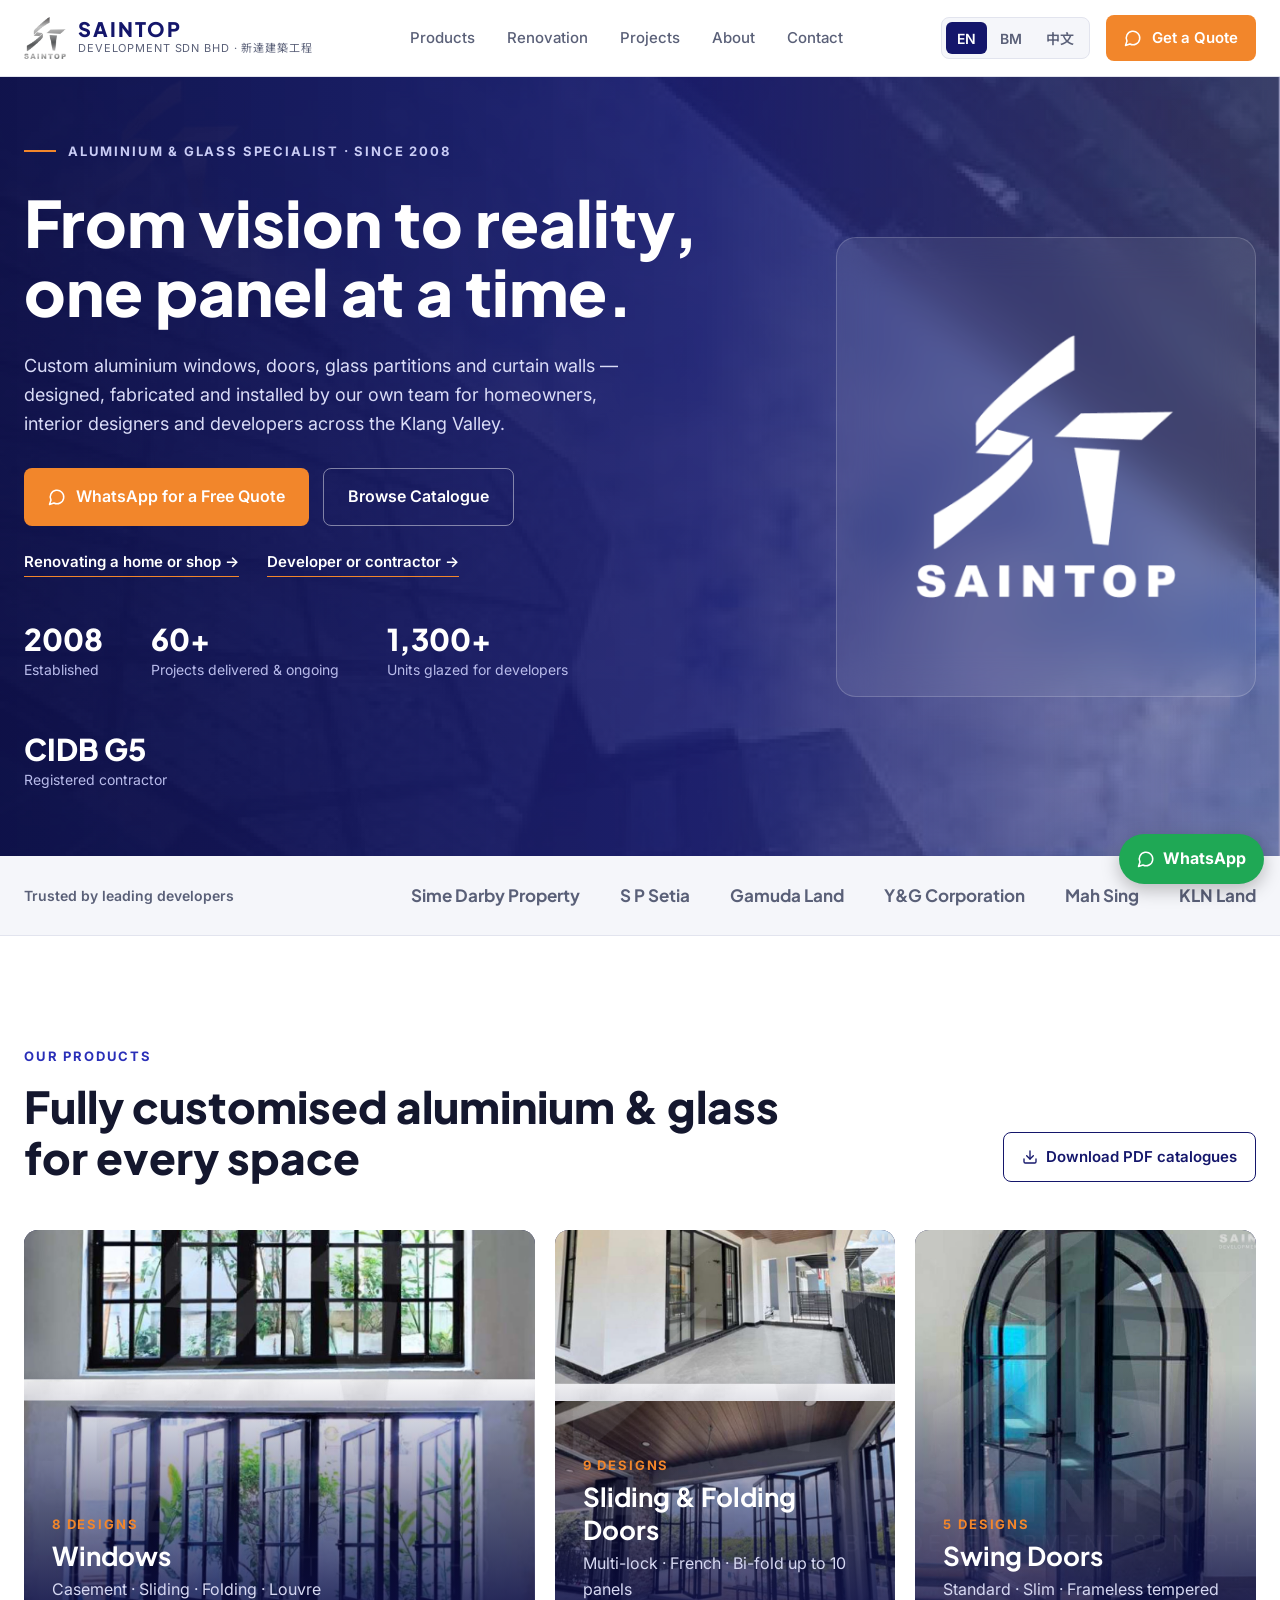
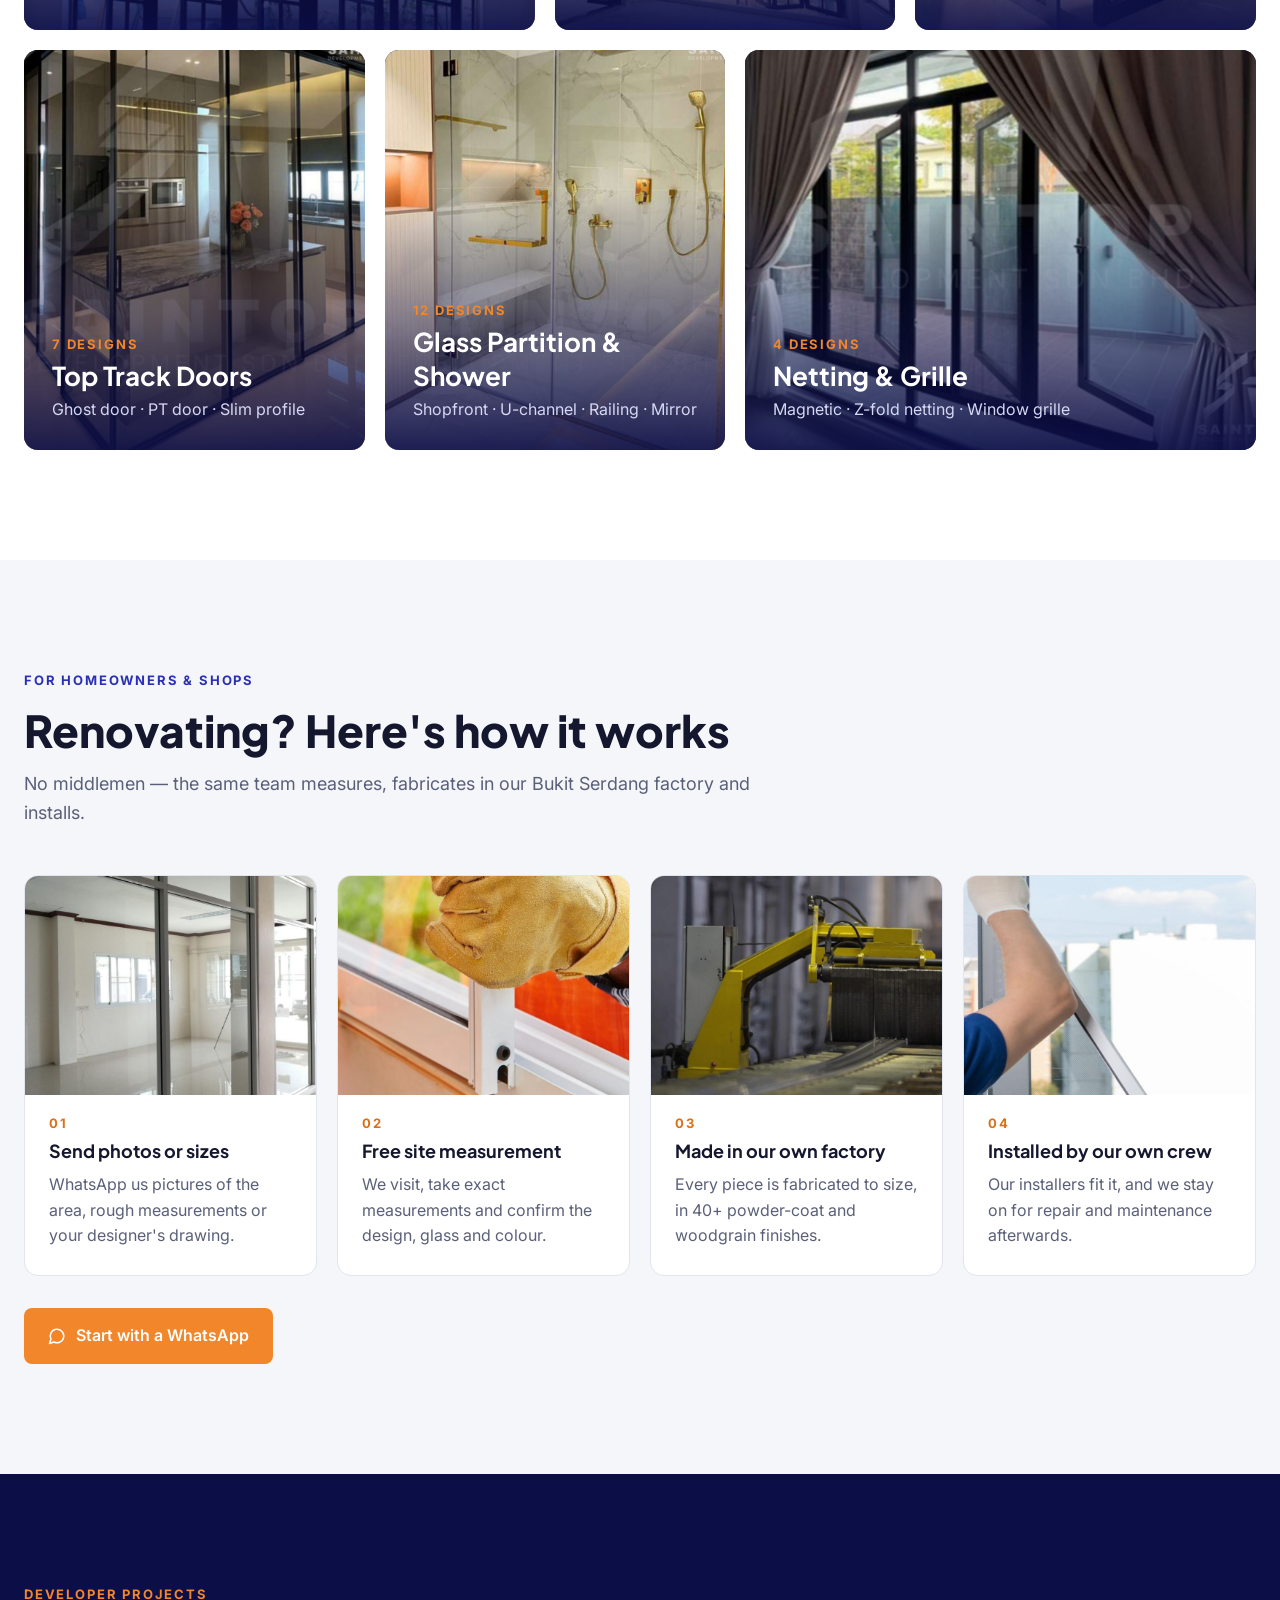
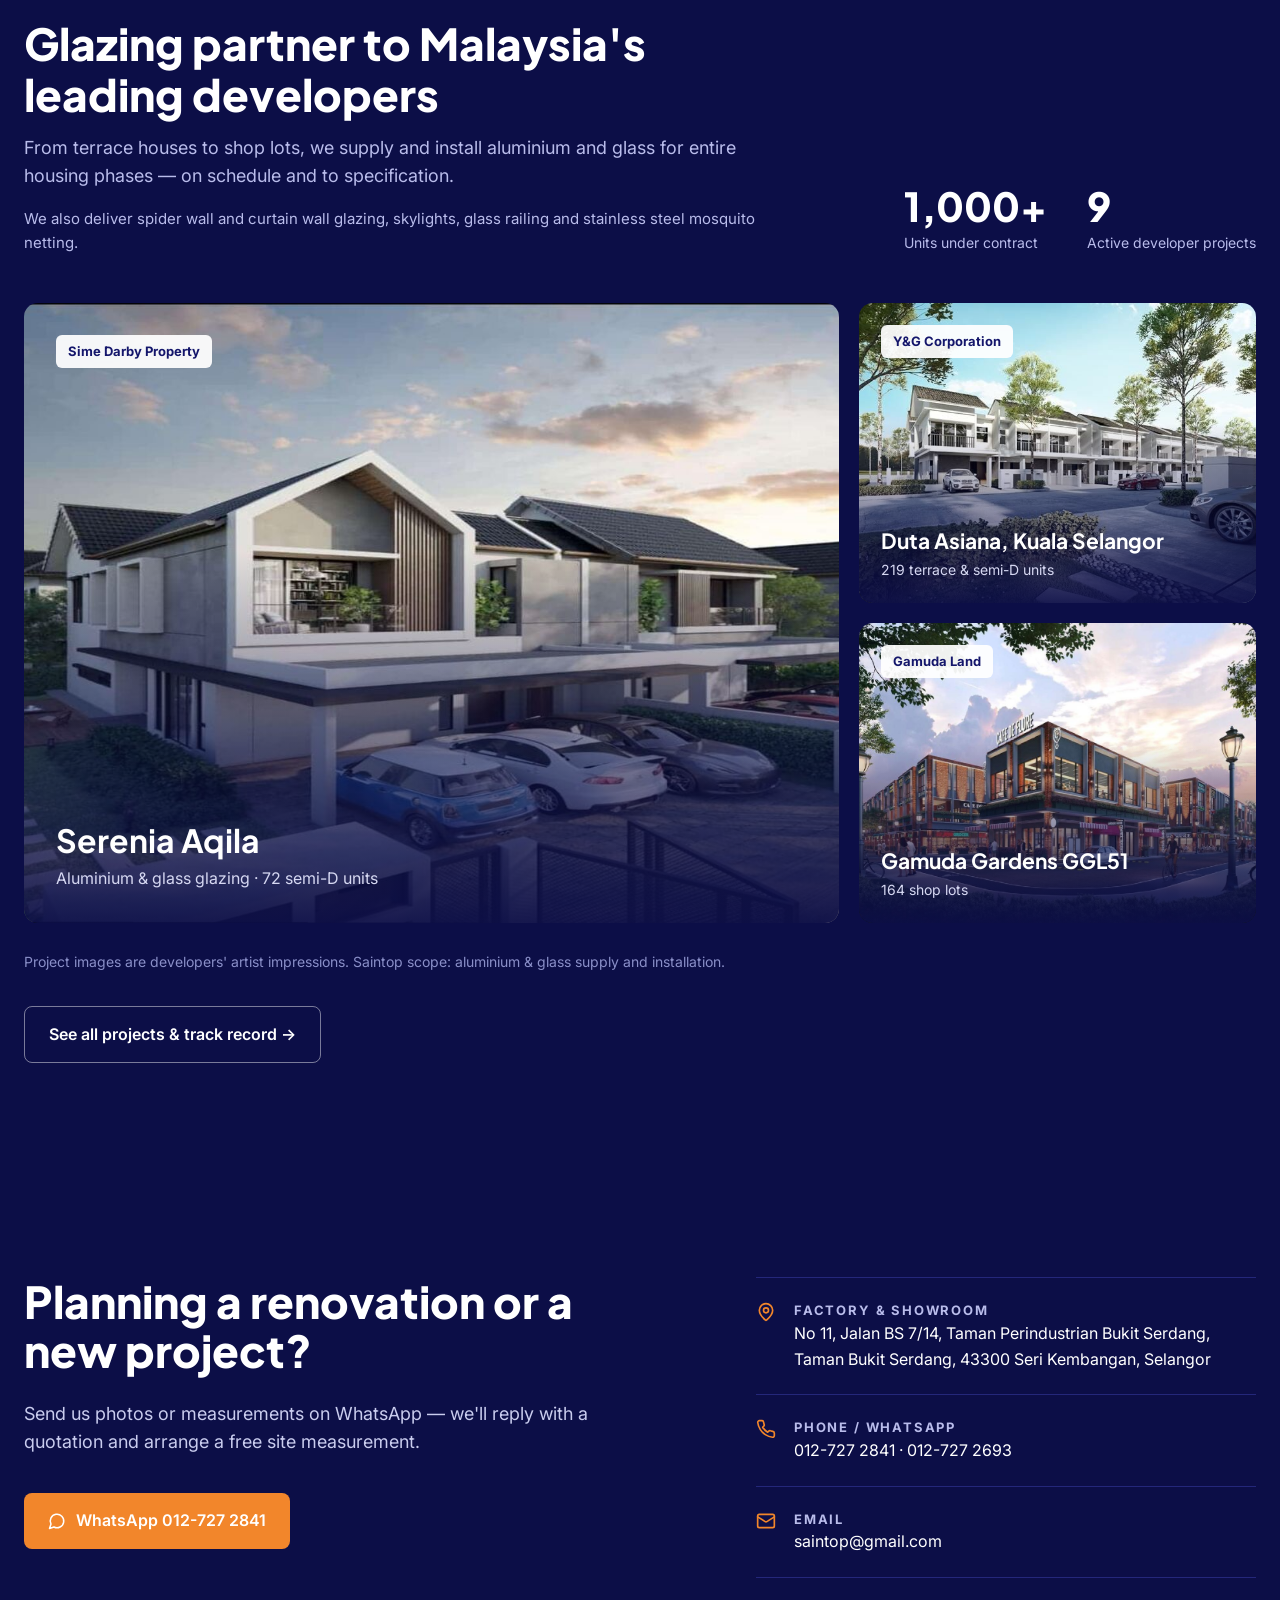
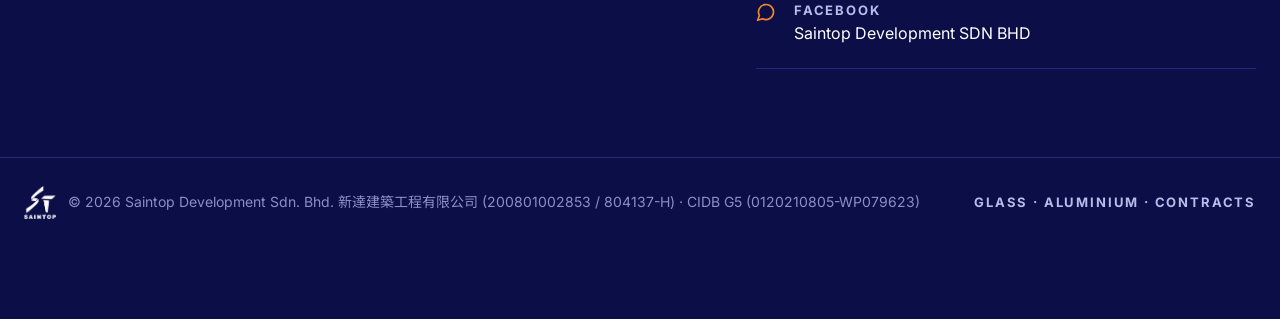
==== commit 66e16506: "Group client logos on About page; order languages EN, BM, 中文 - Valued Clients: 24 individual logos i" ====
--- a/index.html
+++ b/index.html
@@ -47,8 +47,8 @@
     <div class="actions">
       <div class="lang" role="group" aria-label="Language">
         <button data-lang="en" aria-pressed="true">EN</button>
+        <button data-lang="ms" aria-pressed="false">BM</button>
         <button data-lang="zh" aria-pressed="false" lang="zh">中文</button>
-        <button data-lang="ms" aria-pressed="false">BM</button>
       </div>
       <a class="btn btn-accent wa" href="#" target="_blank" rel="noopener"><svg><use href="#i-chat"/></svg><span data-i18n="nav.quote">Get a Quote</span></a>
     </div>
--- a/style.css
+++ b/style.css
@@ -15,7 +15,7 @@
 img { display: block; max-width: 100%; }
 .wrap { max-width: 1280px; margin: 0 auto; padding: 0 24px; }
 h1, h2, h3 { font-family: var(--head); margin: 0; }
-.kicker { font-size: 13px; font-weight: 700; letter-spacing: .18em; text-transform: uppercase; color: var(--brand); margin: 0 0 14px; }
+.kicker { font-size: 13px; font-weight: 700; letter-spacing: .14em; text-transform: uppercase; color: var(--brand); margin: 0 0 14px; }
 .title { font-size: clamp(30px, 4vw, 44px); font-weight: 800; line-height: 1.15; }
 .btn { display: inline-flex; align-items: center; gap: 10px; padding: 15px 24px; border-radius: 8px; font-weight: 600; font-size: 16px; border: 0; cursor: pointer; transition: background .2s; }
 .btn svg { width: 18px; height: 18px; flex: none; }
@@ -30,21 +30,21 @@
 .brand { display: flex; align-items: center; gap: 12px; }
 .brand img { width: 42px; height: auto; }
 .brand b { display: block; font-family: "Plus Jakarta Sans", sans-serif; font-weight: 800; font-size: 20px; letter-spacing: .1em; color: var(--navy); line-height: 1.1; }
-.brand small { display: block; font-size: 10px; letter-spacing: .14em; color: var(--muted); }
+.brand small { display: block; font-size: 11px; letter-spacing: .08em; color: var(--muted); }
 nav.links { display: flex; gap: 32px; }
 nav.links a { font-size: 15px; font-weight: 500; color: var(--muted); white-space: nowrap; }
 nav.links a:hover { color: var(--navy); }
 .actions { display: flex; align-items: center; gap: 16px; }
 .lang { display: flex; gap: 2px; padding: 4px; border-radius: 8px; background: var(--paper); border: 1px solid var(--line); }
-.lang button { border: 0; background: none; padding: 6px 11px; border-radius: 6px; font: 600 13px var(--body); color: var(--muted); cursor: pointer; }
+.lang button { border: 0; background: none; padding: 6px 11px; border-radius: 6px; font: 600 14px var(--body); color: var(--muted); cursor: pointer; }
 .lang button[aria-pressed="true"] { background: var(--navy); color: #fff; }
-.actions .btn { padding: 11px 18px; font-size: 14px; }
+.actions .btn { padding: 11px 18px; font-size: 15px; }
 
 /* hero */
 .hero { color: #fff; background: linear-gradient(90deg, rgba(12,14,71,.96) 0%, rgba(20,22,107,.88) 55%, rgba(20,22,107,.45) 100%), url(img/hero.jpg) center/cover; }
 .hero .wrap { display: flex; align-items: center; justify-content: space-between; gap: 48px; min-height: 680px; padding-top: 64px; padding-bottom: 64px; }
 .hero-copy { max-width: 700px; }
-.eyebrow { display: flex; align-items: center; gap: 12px; font-size: 13px; font-weight: 600; letter-spacing: .18em; color: #C9CCF5; margin: 0 0 26px; }
+.eyebrow { display: flex; align-items: center; gap: 12px; font-size: 13px; font-weight: 700; letter-spacing: .14em; color: #C9CCF5; margin: 0 0 26px; }
 .eyebrow::before { content: ""; width: 32px; height: 2px; background: var(--accent); }
 .hero h1 { font-size: clamp(38px, 5.4vw, 64px); font-weight: 800; line-height: 1.08; white-space: pre-line; }
 .hero p.sub { font-size: 18px; color: #DADCF7; max-width: 600px; margin: 26px 0 30px; }
@@ -60,7 +60,7 @@
 .trust .wrap { display: flex; align-items: center; justify-content: space-between; gap: 24px 40px; flex-wrap: wrap; padding-top: 26px; padding-bottom: 26px; }
 .trust p { margin: 0; font-size: 14px; font-weight: 600; color: var(--muted); }
 .trust ul { list-style: none; margin: 0; padding: 0; display: flex; flex-wrap: wrap; gap: 14px 40px; }
-.trust li { font-family: "Plus Jakarta Sans", sans-serif; font-weight: 700; font-size: 17px; color: #8A8FA8; }
+.trust li { font-family: "Plus Jakarta Sans", sans-serif; font-weight: 700; font-size: 17px; color: var(--muted); }
 
 section { padding: 110px 0; }
 .section-head { display: flex; align-items: flex-end; justify-content: space-between; gap: 32px; flex-wrap: wrap; margin-bottom: 48px; }
@@ -77,9 +77,9 @@
 .t::after { content: ""; position: absolute; inset: 0; background: linear-gradient(180deg, rgba(12,14,71,0) 35%, rgba(12,14,71,.92) 100%); }
 .t > *:not(img) { position: relative; z-index: 1; }
 .t:hover img { transform: scale(1.04); }
-.t .count { font-size: 12px; font-weight: 700; letter-spacing: .14em; color: var(--accent); text-transform: uppercase; }
+.t .count { font-size: 13px; font-weight: 700; letter-spacing: .14em; color: var(--accent); text-transform: uppercase; }
 .t h3 { font-size: 26px; font-weight: 700; line-height: 1.3; margin: 4px 0 4px; }
-.t span.d { font-size: 15px; color: #D6D8F2; }
+.t span.d { font-size: 16px; color: #D6D8F2; }
 
 /* full catalogue */
 .catalog { margin-top: 80px; padding-top: 56px; border-top: 1px solid var(--line); }
@@ -104,7 +104,7 @@
 /* projects */
 .projects { background: var(--navy-deep); color: #fff; }
 .projects .kicker { color: var(--accent); }
-.projects .lead { color: var(--soft); font-size: 17px; margin: 14px 0 0; }
+.projects .lead { color: var(--soft); font-size: 18px; margin: 14px 0 0; }
 .nums { display: flex; gap: 40px; }
 .nums b { display: block; font-family: "Plus Jakarta Sans", sans-serif; font-size: 40px; font-weight: 800; line-height: 1.2; }
 .nums span { font-size: 14px; color: var(--soft); }
@@ -113,13 +113,13 @@
 .p img { position: absolute; inset: 0; width: 100%; height: 100%; object-fit: cover; }
 .p::after { content: ""; position: absolute; inset: 0; background: linear-gradient(180deg, rgba(12,14,71,0) 40%, rgba(12,14,71,.94) 100%); }
 .p > *:not(img) { position: relative; z-index: 1; }
-.p .dev { align-self: flex-start; background: rgba(255,255,255,.93); color: var(--navy); font-size: 12px; font-weight: 700; padding: 6px 12px; border-radius: 6px; }
+.p .dev { align-self: flex-start; background: rgba(255,255,255,.93); color: var(--navy); font-size: 13px; font-weight: 700; padding: 6px 12px; border-radius: 6px; }
 .p h3 { font-size: 21px; font-weight: 700; line-height: 1.3; }
 .p .scope { font-size: 14px; color: #D6D8F2; margin: 4px 0 0; }
 .p.feature { grid-column: span 2; grid-row: span 2; min-height: 560px; padding: 32px; }
 .p.feature h3 { font-size: 32px; }
 .p.feature .scope { font-size: 16px; }
-.note { margin: 28px 0 0; font-size: 13px; color: #8A8FC8; }
+.note { margin: 28px 0 0; font-size: 14px; color: #8A8FC8; }
 
 /* showcase */
 .gallery { display: grid; grid-template-columns: repeat(4, 1fr); gap: 16px; }
@@ -129,10 +129,10 @@
 
 /* why */
 .why-top { display: grid; grid-template-columns: 1.3fr 1fr; gap: 64px; align-items: end; margin-bottom: 56px; }
-.why .lead { color: var(--muted); font-size: 17px; margin: 0; }
+.why .lead { color: var(--muted); font-size: 18px; margin: 0; }
 .why-stats { display: flex; flex-wrap: wrap; gap: 16px 40px; margin-top: 24px; }
 .why-stats b { display: block; font-family: "Plus Jakarta Sans", sans-serif; font-size: 26px; font-weight: 800; line-height: 1.2; color: var(--navy); }
-.why-stats span { font-size: 13px; color: var(--muted); }
+.why-stats span { font-size: 14px; color: var(--muted); }
 .why-photos { display: grid; grid-template-columns: 1fr 380px; gap: 16px; margin-bottom: 56px; }
 .why-photos img { width: 100%; height: 400px; object-fit: cover; border-radius: 16px; }
 .pillars { display: grid; grid-template-columns: repeat(4, 1fr); gap: 32px; margin-bottom: 56px; }
@@ -140,21 +140,22 @@
 .pillar:first-child { border-color: var(--accent); }
 .pillar .ph { display: flex; align-items: center; gap: 10px; color: var(--brand); }
 .pillar .ph svg { width: 20px; height: 20px; }
-.pillar small { font-size: 13px; font-weight: 700; letter-spacing: .12em; color: var(--accent-dark); }
+.pillar small { font-size: 13px; font-weight: 700; letter-spacing: .14em; color: var(--accent-dark); }
 .pillar h3 { font-size: 19px; font-weight: 700; margin-top: 12px; }
-.pillar p { margin: 8px 0 0; color: var(--muted); font-size: 15px; }
+.pillar p { margin: 8px 0 0; color: var(--muted); font-size: 16px; }
 
 /* contact */
-.contact { padding-top: 0; }
-.panel { border-radius: 20px; padding: 56px; display: grid; grid-template-columns: 1fr 440px; gap: 56px; color: #fff; background: linear-gradient(90deg, var(--navy), var(--brand)); }
-.panel h2 { font-size: clamp(28px, 3.4vw, 38px); font-weight: 800; line-height: 1.15; }
-.panel p { color: #D6D8F2; font-size: 17px; margin: 20px 0 28px; }
-.details { display: grid; gap: 22px; align-content: center; }
-.detail { display: flex; gap: 14px; }
+/* full-bleed navy-deep so it runs straight into the footer */
+.contact { padding: 104px 0 88px; background: var(--navy-deep); }
+.panel { display: grid; grid-template-columns: 1fr 500px; gap: 96px; color: #fff; }
+.panel h2 { font-size: clamp(30px, 3.6vw, 44px); font-weight: 800; line-height: 1.12; }
+.panel p { color: #C9CCEE; font-size: 18px; line-height: 1.6; margin: 24px 0 36px; }
+.details { display: grid; align-content: start; border-top: 1px solid #24277A; }
+.detail { display: flex; gap: 18px; padding: 22px 0; border-bottom: 1px solid #24277A; }
 .detail svg { flex: none; width: 20px; height: 20px; color: var(--accent); margin-top: 2px; }
-.detail small { display: block; font-size: 12px; font-weight: 700; letter-spacing: .12em; color: var(--soft); text-transform: uppercase; }
+.detail small { display: block; font-size: 13px; font-weight: 700; letter-spacing: .14em; color: var(--soft); text-transform: uppercase; }
 .detail span, .detail a { font-size: 16px; }
-.map { margin-top: 24px; border-radius: 14px; overflow: hidden; height: 300px; border: 1px solid var(--line); }
+.map { margin-top: 48px; border-radius: 14px; overflow: hidden; height: 300px; border: 1px solid #24277A; }
 .map iframe { width: 100%; height: 100%; border: 0; }
 
 .paths { display: flex; flex-wrap: wrap; gap: 10px 28px; margin-top: 24px; }
@@ -162,40 +163,40 @@
 
 /* renovation */
 .ren { background: var(--paper); }
-.ren .lead { color: var(--muted); font-size: 17px; margin: 14px 0 0; }
+.ren .lead { color: var(--muted); font-size: 18px; margin: 14px 0 0; }
 .steps { display: grid; grid-template-columns: repeat(4, 1fr); gap: 20px; }
 .step { background: #fff; border: 1px solid var(--line); border-radius: 14px; overflow: hidden; padding-bottom: 26px; }
 .step img { width: 100%; aspect-ratio: 4 / 3; object-fit: cover; }
 .step small, .step h3, .step p { padding: 0 24px; }
-.step small { display: block; font-size: 12px; font-weight: 700; letter-spacing: .14em; color: var(--accent-dark); margin: 18px 0 4px; }
+.step small { display: block; font-size: 13px; font-weight: 700; letter-spacing: .14em; color: var(--accent-dark); margin: 18px 0 4px; }
 .step h3 { font-size: 18px; font-weight: 700; }
-.step p { margin: 6px 0 0; color: var(--muted); font-size: 15px; }
+.step p { margin: 6px 0 0; color: var(--muted); font-size: 16px; }
 .ren .btn { margin-top: 32px; }
 
 /* projects without photos */
-.p .done { display: block; color: var(--accent); font-size: 12px; font-weight: 700; letter-spacing: .12em; text-transform: uppercase; margin-bottom: 4px; }
+.p .done { display: block; color: var(--accent); font-size: 13px; font-weight: 700; letter-spacing: .14em; text-transform: uppercase; margin-bottom: 4px; }
 .range { margin: 16px 0 0; font-size: 15px; color: var(--soft); }
 
 /* track record */
-.track .lead { color: var(--muted); font-size: 17px; margin: 14px 0 0; }
+.track .lead { color: var(--muted); font-size: 18px; margin: 14px 0 0; }
 .track .nums b { color: var(--navy); }
 .track .nums span { color: var(--muted); }
 .refs { list-style: none; margin: 0; padding: 0; border-top: 1px solid var(--line); }
 .refs li { display: grid; grid-template-columns: 72px 1fr auto; gap: 16px; align-items: center; padding: 14px 4px; border-bottom: 1px solid var(--line); }
 .refs b { font-family: "Plus Jakarta Sans", sans-serif; color: var(--navy); }
-.refs .ty { font-size: 12px; font-weight: 700; color: var(--brand); background: #EEF0FF; padding: 4px 10px; border-radius: 999px; white-space: nowrap; }
+.refs .ty { font-size: 13px; font-weight: 700; color: var(--brand); background: #EEF0FF; padding: 4px 10px; border-radius: 999px; white-space: nowrap; }
 
 /* vision & mission */
 .vm { display: grid; grid-template-columns: 1fr 1fr; gap: 48px; padding: 40px 48px; border-radius: 16px; background: var(--navy-deep); }
-.vm h3 { font-size: 13px; letter-spacing: .18em; text-transform: uppercase; color: var(--accent); }
+.vm h3 { font-size: 13px; letter-spacing: .14em; text-transform: uppercase; color: var(--accent); }
 .vm p { margin: 10px 0 0; color: #fff; font-family: var(--head); font-size: 22px; font-weight: 700; line-height: 1.35; }
 
 
-footer { background: var(--navy-deep); color: #8A8FC8; font-size: 13px; padding-bottom: 72px; }
-footer .wrap { display: flex; align-items: center; justify-content: space-between; gap: 16px; flex-wrap: wrap; padding-top: 28px; padding-bottom: 28px; }
+footer { background: var(--navy-deep); color: #8A8FC8; font-size: 14px; padding-bottom: 72px; }
+footer .wrap { border-top: 1px solid #24277A; display: flex; align-items: center; justify-content: space-between; gap: 16px; flex-wrap: wrap; padding-top: 28px; padding-bottom: 28px; }
 footer .fb { display: flex; align-items: center; gap: 12px; }
 footer img { width: 32px; }
-footer .tag { color: var(--soft); font-weight: 600; letter-spacing: .1em; }
+footer .tag { color: var(--soft); font-size: 13px; font-weight: 700; letter-spacing: .14em; text-transform: uppercase; }
 .fab { position: fixed; right: 16px; bottom: 16px; z-index: 30; display: inline-flex; align-items: center; gap: 8px; background: #1fa855; color: #fff; border-radius: 999px; padding: 12px 18px; font-weight: 700; box-shadow: 0 6px 18px rgba(0,0,0,.25); }
 .fab svg { width: 18px; height: 18px; }
 
@@ -233,7 +234,6 @@
   .grid { grid-template-columns: 1fr 1fr; gap: 12px; }
   .card .b { padding: 10px 12px 12px; }
   .card h4 { font-size: 14px; }
-  .panel { padding: 32px 22px; }
   .steps, .vm, .pillars { grid-template-columns: 1fr; }
   .why-photos { grid-template-columns: 1fr; }
   .why-photos img { height: 220px; }
@@ -244,9 +244,22 @@
 }
 
 /* clients */
-.logos { display: grid; grid-template-columns: 1fr 1fr; max-width: 1100px; border-radius: 16px; overflow: hidden; }
-.logos img { width: 100%; }
-@media (max-width: 760px) { .logos { grid-template-columns: 1fr; } }
+.clients { background: var(--paper); }
+.groups { background: #fff; border: 1px solid var(--line); border-radius: 20px; padding: 8px 40px; }
+.group { display: grid; grid-template-columns: 200px 1fr; gap: 40px; align-items: center; padding: 28px 0; }
+.group + .group { border-top: 1px solid var(--line); }
+.gl small { font-size: 13px; font-weight: 700; letter-spacing: .14em; color: var(--muted); }
+.group:first-child .gl small { color: var(--accent); }
+.gl h3 { font-size: 19px; font-weight: 700; margin-top: 6px; }
+.glogos { list-style: none; margin: 0; padding: 0; display: flex; justify-content: space-between; gap: 12px; }
+.glogos img { width: 92px; height: 92px; border-radius: 50%; background: #fff; border: 1px solid var(--line); box-shadow: 0 4px 14px rgba(20,22,107,.08); }
+.cl-note { margin: 24px 0 0; font-size: 14px; color: var(--muted); }
+@media (max-width: 1100px) { .group { grid-template-columns: 1fr; gap: 16px; } }
+@media (max-width: 760px) {
+  .groups { padding: 8px 20px; }
+  .glogos { display: grid; grid-template-columns: repeat(4, 1fr); justify-items: center; }
+  .glogos img { width: 68px; height: 68px; }
+}
 
 /* inner pages */
 .page-hero { color: #fff; background: linear-gradient(90deg, rgba(12,14,71,.96) 0%, rgba(20,22,107,.86) 60%, rgba(20,22,107,.6) 100%), url(img/hero.jpg) center/cover; }
